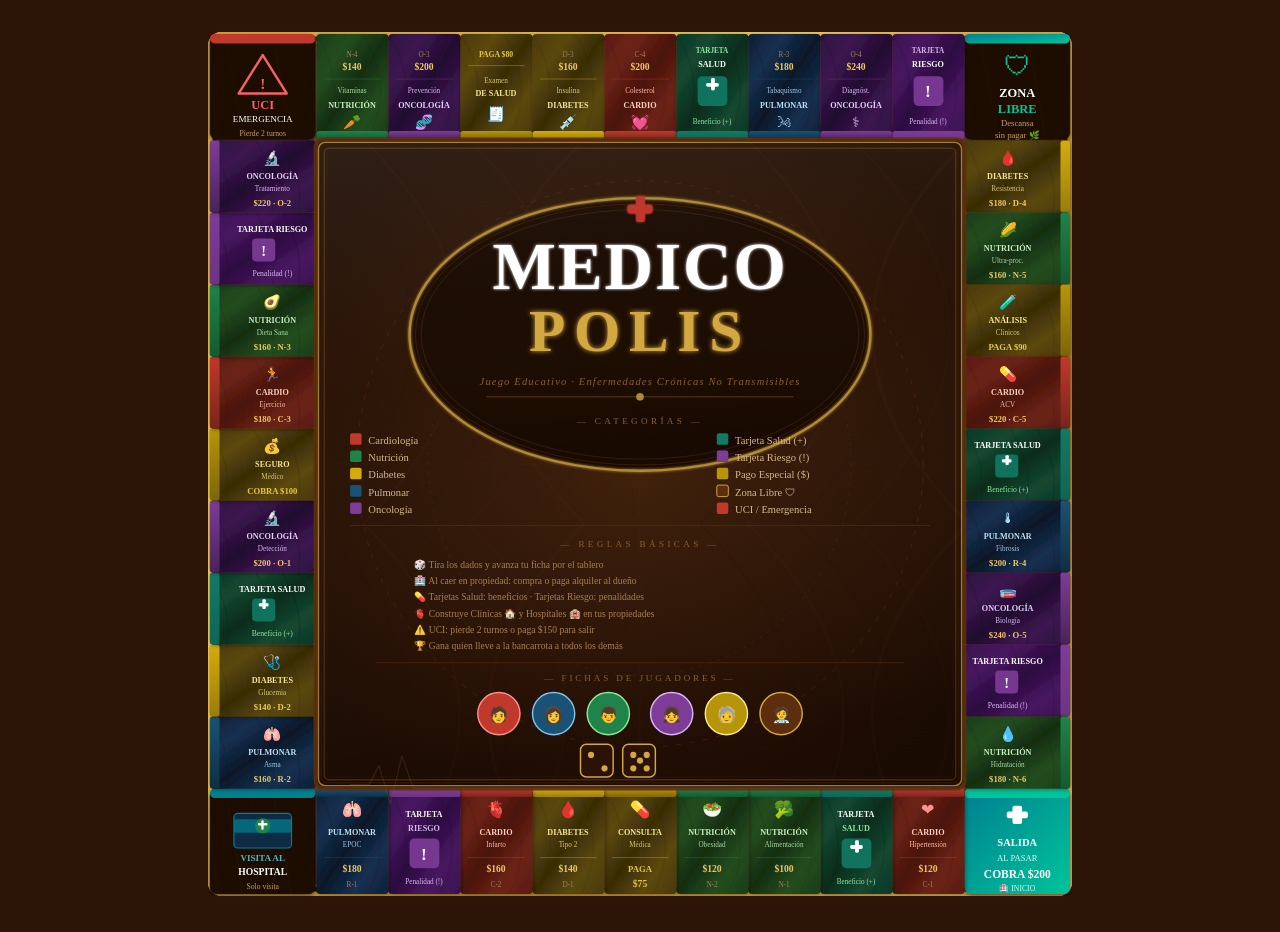
==== index.html @ 0e3c1f6e "TABLA MEDICOPOLIS" ====
<!DOCTYPE html>
<html lang="es">
<head>
<meta charset="UTF-8">
<title>MEDICOPOLIS — Tablero de Juego</title>
<style>
  * { margin:0; padding:0; box-sizing:border-box; }
  html, body {
    background: #2C1506;
    display: flex;
    flex-direction: column;
    align-items: center;
    padding: 16px;
    min-height: 100vh;
  }
  .board-wrap {
    width: min(96vw, 96vh);
    aspect-ratio: 1;
    max-width: 900px;
    max-height: 900px;
  }
  svg { width:100%; height:100%; display:block; }
  @media print {
    body { padding:0; background:#2C1506; }
    .board-wrap { width:100%; height:auto; }
    @page { size: 60cm 60cm; margin:0; }
  }
</style>
</head>
<body>
<div class="board-wrap">
<svg viewBox="0 0 900 900" xmlns="http://www.w3.org/2000/svg">
<defs>

  <!-- ══ MADERA BASE TABLERO (vetas horizontales) ══ -->
  <linearGradient id="woodMain" x1="0%" y1="0%" x2="0%" y2="100%">
    <stop offset="0%"   stop-color="#7A4520"/>
    <stop offset="6%"   stop-color="#8C5528"/>
    <stop offset="12%"  stop-color="#6B3A18"/>
    <stop offset="18%"  stop-color="#9A6030"/>
    <stop offset="24%"  stop-color="#7A4520"/>
    <stop offset="30%"  stop-color="#6B3A18"/>
    <stop offset="36%"  stop-color="#8C5528"/>
    <stop offset="42%"  stop-color="#5C3010"/>
    <stop offset="48%"  stop-color="#9A6030"/>
    <stop offset="54%"  stop-color="#7A4520"/>
    <stop offset="60%"  stop-color="#6B3A18"/>
    <stop offset="66%"  stop-color="#8C5528"/>
    <stop offset="72%"  stop-color="#9A6030"/>
    <stop offset="78%"  stop-color="#7A4520"/>
    <stop offset="84%"  stop-color="#5C3010"/>
    <stop offset="90%"  stop-color="#8C5528"/>
    <stop offset="100%" stop-color="#6B3A18"/>
  </linearGradient>

  <!-- Vetas diagonales -->
  <pattern id="grainPat" width="300" height="900" patternUnits="userSpaceOnUse">
    <path d="M-10 0 Q80 450 -10 900"   stroke="#3D1A06" stroke-width="2.5" fill="none" opacity="0.22"/>
    <path d="M15 0 Q105 450 15 900"    stroke="#5C2E0E" stroke-width="1.2" fill="none" opacity="0.18"/>
    <path d="M40 0 Q130 450 40 900"    stroke="#2E1204" stroke-width="3"   fill="none" opacity="0.15"/>
    <path d="M65 0 Q155 450 65 900"    stroke="#7A4520" stroke-width="0.8" fill="none" opacity="0.25"/>
    <path d="M90 0 Q180 450 90 900"    stroke="#3D1A06" stroke-width="1.8" fill="none" opacity="0.2"/>
    <path d="M115 0 Q205 450 115 900"  stroke="#5C2E0E" stroke-width="1"   fill="none" opacity="0.18"/>
    <path d="M140 0 Q230 450 140 900"  stroke="#2E1204" stroke-width="2.2" fill="none" opacity="0.16"/>
    <path d="M170 0 Q260 450 170 900"  stroke="#7A4520" stroke-width="0.7" fill="none" opacity="0.22"/>
    <path d="M200 0 Q290 450 200 900"  stroke="#3D1A06" stroke-width="1.5" fill="none" opacity="0.2"/>
    <path d="M230 0 Q320 450 230 900"  stroke="#5C2E0E" stroke-width="2.8" fill="none" opacity="0.14"/>
    <path d="M260 0 Q350 450 260 900"  stroke="#2E1204" stroke-width="1.1" fill="none" opacity="0.19"/>
    <path d="M290 0 Q195 450 290 900"  stroke="#7A4520" stroke-width="1.6" fill="none" opacity="0.2"/>
  </pattern>

  <!-- Nudo de madera decorativo -->
  <radialGradient id="woodKnot1" cx="50%" cy="50%" r="50%">
    <stop offset="0%"   stop-color="#2E1204" stop-opacity="0.5"/>
    <stop offset="40%"  stop-color="#5C2E0E" stop-opacity="0.25"/>
    <stop offset="100%" stop-color="#7A4520" stop-opacity="0"/>
  </radialGradient>

  <!-- Barniz / sheen -->
  <linearGradient id="varnish" x1="0%" y1="0%" x2="15%" y2="100%">
    <stop offset="0%"   stop-color="#FFFFFF" stop-opacity="0.08"/>
    <stop offset="40%"  stop-color="#D4A060" stop-opacity="0.04"/>
    <stop offset="100%" stop-color="#000000" stop-opacity="0.12"/>
  </linearGradient>

  <!-- Marco de madera oscura -->
  <linearGradient id="woodFrame" x1="0%" y1="0%" x2="100%" y2="100%">
    <stop offset="0%"   stop-color="#3D1A06"/>
    <stop offset="30%"  stop-color="#5C2E0E"/>
    <stop offset="60%"  stop-color="#2E1204"/>
    <stop offset="100%" stop-color="#4A2210"/>
  </linearGradient>

  <!-- Borde dorado madera -->
  <linearGradient id="goldBorder" x1="0%" y1="0%" x2="100%" y2="100%">
    <stop offset="0%"   stop-color="#D4A840"/>
    <stop offset="35%"  stop-color="#F0C860"/>
    <stop offset="65%"  stop-color="#B88828"/>
    <stop offset="100%" stop-color="#E0B850"/>
  </linearGradient>

  <!-- ══ MADERA PARA CASILLAS (versiones oscuras por categoría) ══ -->
  <!-- Cardio - madera caoba rojiza -->
  <linearGradient id="wCardio" x1="0%" y1="0%" x2="100%" y2="100%">
    <stop offset="0%"   stop-color="#5C1A10"/>
    <stop offset="25%"  stop-color="#6B2418"/>
    <stop offset="50%"  stop-color="#4A1208"/>
    <stop offset="75%"  stop-color="#6B2418"/>
    <stop offset="100%" stop-color="#5C1A10"/>
  </linearGradient>
  <pattern id="grainCardio" width="75" height="120" patternUnits="userSpaceOnUse">
    <path d="M0 0 Q37 60 0 120"  stroke="#3A0E08" stroke-width="1.5" fill="none" opacity="0.3"/>
    <path d="M20 0 Q57 60 20 120" stroke="#7A2A20" stroke-width="0.8" fill="none" opacity="0.2"/>
    <path d="M45 0 Q82 60 45 120" stroke="#3A0E08" stroke-width="2"   fill="none" opacity="0.22"/>
    <path d="M65 0 Q28 60 65 120" stroke="#7A2A20" stroke-width="1"   fill="none" opacity="0.18"/>
  </pattern>

  <!-- Nutrición - madera verde oliva oscura -->
  <linearGradient id="wNutri" x1="0%" y1="0%" x2="100%" y2="100%">
    <stop offset="0%"   stop-color="#1A3D18"/>
    <stop offset="25%"  stop-color="#244D20"/>
    <stop offset="50%"  stop-color="#142E10"/>
    <stop offset="75%"  stop-color="#244D20"/>
    <stop offset="100%" stop-color="#1A3D18"/>
  </linearGradient>
  <pattern id="grainNutri" width="75" height="120" patternUnits="userSpaceOnUse">
    <path d="M0 0 Q37 60 0 120"  stroke="#0E2008" stroke-width="1.5" fill="none" opacity="0.3"/>
    <path d="M22 0 Q59 60 22 120" stroke="#2A5A28" stroke-width="0.8" fill="none" opacity="0.2"/>
    <path d="M48 0 Q85 60 48 120" stroke="#0E2008" stroke-width="2"   fill="none" opacity="0.22"/>
    <path d="M68 0 Q31 60 68 120" stroke="#2A5A28" stroke-width="1"   fill="none" opacity="0.18"/>
  </pattern>

  <!-- Diabetes - madera ámbar tostada -->
  <linearGradient id="wDiab" x1="0%" y1="0%" x2="100%" y2="100%">
    <stop offset="0%"   stop-color="#4A3A08"/>
    <stop offset="25%"  stop-color="#5A4810"/>
    <stop offset="50%"  stop-color="#382C04"/>
    <stop offset="75%"  stop-color="#5A4810"/>
    <stop offset="100%" stop-color="#4A3A08"/>
  </linearGradient>
  <pattern id="grainDiab" width="75" height="120" patternUnits="userSpaceOnUse">
    <path d="M0 0 Q37 60 0 120"  stroke="#2A1E02" stroke-width="1.5" fill="none" opacity="0.3"/>
    <path d="M20 0 Q57 60 20 120" stroke="#6A5A18" stroke-width="0.8" fill="none" opacity="0.2"/>
    <path d="M45 0 Q82 60 45 120" stroke="#2A1E02" stroke-width="2"   fill="none" opacity="0.22"/>
    <path d="M68 0 Q31 60 68 120" stroke="#6A5A18" stroke-width="1"   fill="none" opacity="0.18"/>
  </pattern>

  <!-- Pulmonar - madera azul pizarra oscura -->
  <linearGradient id="wResp" x1="0%" y1="0%" x2="100%" y2="100%">
    <stop offset="0%"   stop-color="#0E2038"/>
    <stop offset="25%"  stop-color="#163050"/>
    <stop offset="50%"  stop-color="#081828"/>
    <stop offset="75%"  stop-color="#163050"/>
    <stop offset="100%" stop-color="#0E2038"/>
  </linearGradient>
  <pattern id="grainResp" width="75" height="120" patternUnits="userSpaceOnUse">
    <path d="M0 0 Q37 60 0 120"  stroke="#061018" stroke-width="1.5" fill="none" opacity="0.35"/>
    <path d="M22 0 Q59 60 22 120" stroke="#1A3858" stroke-width="0.8" fill="none" opacity="0.22"/>
    <path d="M48 0 Q85 60 48 120" stroke="#061018" stroke-width="2"   fill="none" opacity="0.25"/>
    <path d="M68 0 Q31 60 68 120" stroke="#1A3858" stroke-width="1"   fill="none" opacity="0.2"/>
  </pattern>

  <!-- Oncología - madera morada oscura -->
  <linearGradient id="wOnco" x1="0%" y1="0%" x2="100%" y2="100%">
    <stop offset="0%"   stop-color="#2E1040"/>
    <stop offset="25%"  stop-color="#3C1850"/>
    <stop offset="50%"  stop-color="#220830"/>
    <stop offset="75%"  stop-color="#3C1850"/>
    <stop offset="100%" stop-color="#2E1040"/>
  </linearGradient>
  <pattern id="grainOnco" width="75" height="120" patternUnits="userSpaceOnUse">
    <path d="M0 0 Q37 60 0 120"  stroke="#180620" stroke-width="1.5" fill="none" opacity="0.35"/>
    <path d="M22 0 Q59 60 22 120" stroke="#4A2060" stroke-width="0.8" fill="none" opacity="0.22"/>
    <path d="M48 0 Q85 60 48 120" stroke="#180620" stroke-width="2"   fill="none" opacity="0.25"/>
    <path d="M68 0 Q31 60 68 120" stroke="#4A2060" stroke-width="1"   fill="none" opacity="0.2"/>
  </pattern>

  <!-- Salud - madera verde esmeralda -->
  <linearGradient id="wSalud" x1="0%" y1="0%" x2="100%" y2="100%">
    <stop offset="0%"   stop-color="#0C3828"/>
    <stop offset="25%"  stop-color="#144830"/>
    <stop offset="50%"  stop-color="#082C1C"/>
    <stop offset="75%"  stop-color="#144830"/>
    <stop offset="100%" stop-color="#0C3828"/>
  </linearGradient>
  <pattern id="grainSalud" width="75" height="120" patternUnits="userSpaceOnUse">
    <path d="M0 0 Q37 60 0 120"  stroke="#041810" stroke-width="1.5" fill="none" opacity="0.35"/>
    <path d="M22 0 Q59 60 22 120" stroke="#1C5038" stroke-width="0.8" fill="none" opacity="0.22"/>
    <path d="M48 0 Q85 60 48 120" stroke="#041810" stroke-width="2"   fill="none" opacity="0.25"/>
    <path d="M68 0 Q31 60 68 120" stroke="#1C5038" stroke-width="1"   fill="none" opacity="0.2"/>
  </pattern>

  <!-- Riesgo - madera vino oscuro -->
  <linearGradient id="wRiesgo" x1="0%" y1="0%" x2="100%" y2="100%">
    <stop offset="0%"   stop-color="#3A1050"/>
    <stop offset="25%"  stop-color="#481860"/>
    <stop offset="50%"  stop-color="#2C0840"/>
    <stop offset="75%"  stop-color="#481860"/>
    <stop offset="100%" stop-color="#3A1050"/>
  </linearGradient>
  <pattern id="grainRiesgo" width="75" height="120" patternUnits="userSpaceOnUse">
    <path d="M0 0 Q37 60 0 120"  stroke="#1E0428" stroke-width="1.5" fill="none" opacity="0.35"/>
    <path d="M22 0 Q59 60 22 120" stroke="#502070" stroke-width="0.8" fill="none" opacity="0.22"/>
    <path d="M48 0 Q85 60 48 120" stroke="#1E0428" stroke-width="2"   fill="none" opacity="0.25"/>
    <path d="M68 0 Q31 60 68 120" stroke="#502070" stroke-width="1"   fill="none" opacity="0.2"/>
  </pattern>

  <!-- Pago - madera ámbar dorada -->
  <linearGradient id="wPago" x1="0%" y1="0%" x2="100%" y2="100%">
    <stop offset="0%"   stop-color="#4A3808"/>
    <stop offset="25%"  stop-color="#5C4810"/>
    <stop offset="50%"  stop-color="#382C04"/>
    <stop offset="75%"  stop-color="#5C4810"/>
    <stop offset="100%" stop-color="#4A3808"/>
  </linearGradient>
  <pattern id="grainPago" width="75" height="120" patternUnits="userSpaceOnUse">
    <path d="M0 0 Q37 60 0 120"  stroke="#281E02" stroke-width="1.5" fill="none" opacity="0.3"/>
    <path d="M20 0 Q57 60 20 120" stroke="#6C5818" stroke-width="0.8" fill="none" opacity="0.2"/>
    <path d="M45 0 Q82 60 45 120" stroke="#281E02" stroke-width="2"   fill="none" opacity="0.22"/>
    <path d="M68 0 Q31 60 68 120" stroke="#6C5818" stroke-width="1"   fill="none" opacity="0.18"/>
  </pattern>

  <!-- Madera oscura central -->
  <radialGradient id="centerWood" cx="50%" cy="50%" r="60%">
    <stop offset="0%"   stop-color="#3A1C08"/>
    <stop offset="40%"  stop-color="#2E1406"/>
    <stop offset="100%" stop-color="#1E0C02"/>
  </radialGradient>
  <pattern id="grainCenter" width="400" height="400" patternUnits="userSpaceOnUse" x="112" y="112">
    <path d="M0 0 Q200 200 0 400"    stroke="#1A0A02" stroke-width="3"   fill="none" opacity="0.2"/>
    <path d="M50 0 Q250 200 50 400"  stroke="#5C2E10" stroke-width="1.5" fill="none" opacity="0.15"/>
    <path d="M100 0 Q300 200 100 400" stroke="#1A0A02" stroke-width="4" fill="none" opacity="0.12"/>
    <path d="M160 0 Q360 200 160 400" stroke="#4A2010" stroke-width="2" fill="none" opacity="0.14"/>
    <path d="M220 0 Q420 200 220 400" stroke="#1A0A02" stroke-width="1.5" fill="none" opacity="0.16"/>
    <path d="M280 0 Q80 200 280 400" stroke="#5C2E10" stroke-width="2.5" fill="none" opacity="0.13"/>
    <path d="M340 0 Q140 200 340 400" stroke="#1A0A02" stroke-width="1.8" fill="none" opacity="0.15"/>
  </pattern>

  <!-- Gradientes de acento para tops de casillas -->
  <linearGradient id="gCardio" x1="0%" y1="0%" x2="0%" y2="100%">
    <stop offset="0%" stop-color="#C0392B"/><stop offset="100%" stop-color="#7B241C"/>
  </linearGradient>
  <linearGradient id="gNutri" x1="0%" y1="0%" x2="0%" y2="100%">
    <stop offset="0%" stop-color="#1E8449"/><stop offset="100%" stop-color="#145A32"/>
  </linearGradient>
  <linearGradient id="gDiab" x1="0%" y1="0%" x2="0%" y2="100%">
    <stop offset="0%" stop-color="#D4AC0D"/><stop offset="100%" stop-color="#9A7D0A"/>
  </linearGradient>
  <linearGradient id="gResp" x1="0%" y1="0%" x2="0%" y2="100%">
    <stop offset="0%" stop-color="#1A5276"/><stop offset="100%" stop-color="#0E2F44"/>
  </linearGradient>
  <linearGradient id="gOnco" x1="0%" y1="0%" x2="0%" y2="100%">
    <stop offset="0%" stop-color="#7D3C98"/><stop offset="100%" stop-color="#4A235A"/>
  </linearGradient>
  <linearGradient id="gSalud" x1="0%" y1="0%" x2="0%" y2="100%">
    <stop offset="0%" stop-color="#117A65"/><stop offset="100%" stop-color="#0E6655"/>
  </linearGradient>
  <linearGradient id="gRiesgo" x1="0%" y1="0%" x2="0%" y2="100%">
    <stop offset="0%" stop-color="#7D3C98"/><stop offset="100%" stop-color="#6C3483"/>
  </linearGradient>
  <linearGradient id="gPago" x1="0%" y1="0%" x2="0%" y2="100%">
    <stop offset="0%" stop-color="#B7950B"/><stop offset="100%" stop-color="#7D6608"/>
  </linearGradient>
  <linearGradient id="cornerTeal" x1="0%" y1="0%" x2="100%" y2="100%">
    <stop offset="0%" stop-color="#028090"/><stop offset="100%" stop-color="#02C39A"/>
  </linearGradient>

  <filter id="glow" x="-20%" y="-20%" width="140%" height="140%">
    <feGaussianBlur stdDeviation="3" result="blur"/>
    <feMerge><feMergeNode in="blur"/><feMergeNode in="SourceGraphic"/></feMerge>
  </filter>
  <filter id="glow2" x="-10%" y="-10%" width="120%" height="120%">
    <feGaussianBlur stdDeviation="1.5" result="blur"/>
    <feMerge><feMergeNode in="blur"/><feMergeNode in="SourceGraphic"/></feMerge>
  </filter>
  <filter id="shadow">
    <feDropShadow dx="0" dy="2" stdDeviation="3" flood-color="#000" flood-opacity="0.6"/>
  </filter>
  <filter id="innerShadow">
    <feDropShadow dx="1" dy="1" stdDeviation="2" flood-color="#000" flood-opacity="0.4"/>
  </filter>
</defs>

<!-- ══ FONDO TABLERO MADERA ══ -->
<rect width="900" height="900" fill="url(#woodMain)" rx="14"/>
<rect width="900" height="900" fill="url(#grainPat)"  rx="14" opacity="0.85"/>
<rect width="900" height="900" fill="url(#varnish)"   rx="14"/>
<!-- Nudos decorativos -->
<ellipse cx="200" cy="180" rx="55" ry="35" fill="url(#woodKnot1)" opacity="0.6"/>
<ellipse cx="700" cy="720" rx="65" ry="40" fill="url(#woodKnot1)" opacity="0.5"/>
<ellipse cx="750" cy="200" rx="40" ry="28" fill="url(#woodKnot1)" opacity="0.4"/>
<ellipse cx="180" cy="700" rx="48" ry="32" fill="url(#woodKnot1)" opacity="0.45"/>

<!-- Marco exterior madera oscura laminada -->
<rect x="2"  y="2"  width="896" height="896" fill="none" stroke="url(#goldBorder)"  stroke-width="5"   rx="13"/>
<rect x="7"  y="7"  width="886" height="886" fill="none" stroke="#2E1204"           stroke-width="3"   rx="10"/>
<rect x="11" y="11" width="878" height="878" fill="none" stroke="#D4A840"           stroke-width="1.2" rx="8"  opacity="0.7"/>
<rect x="14" y="14" width="872" height="872" fill="none" stroke="#5C2E0E"           stroke-width="1.5" rx="7"  opacity="0.5"/>
<rect x="17" y="17" width="866" height="866" fill="none" stroke="#E0B850"           stroke-width="0.6" rx="6"  opacity="0.4"/>

<!-- Tachuelas de esquina -->
<circle cx="22" cy="22" r="8" fill="#5C2E0E" stroke="#D4A840" stroke-width="1.5"/>
<circle cx="22" cy="22" r="3" fill="#D4A840"/>
<circle cx="878" cy="22"  r="8" fill="#5C2E0E" stroke="#D4A840" stroke-width="1.5"/>
<circle cx="878" cy="22"  r="3" fill="#D4A840"/>
<circle cx="22"  cy="878" r="8" fill="#5C2E0E" stroke="#D4A840" stroke-width="1.5"/>
<circle cx="22"  cy="878" r="3" fill="#D4A840"/>
<circle cx="878" cy="878" r="8" fill="#5C2E0E" stroke="#D4A840" stroke-width="1.5"/>
<circle cx="878" cy="878" r="3" fill="#D4A840"/>


<!-- ══════════════════════════════════
     CORNERS
══════════════════════════════════ -->

<!-- Bottom-Right: SALIDA -->
<g transform="translate(788,788)">
  <rect width="110" height="110" fill="url(#cornerTeal)" rx="7" filter="url(#shadow)"/>
  <rect x="0" y="0" width="110" height="10" fill="#02C39A" rx="5"/>
  <rect x="44" y="24" width="22" height="7" fill="white" rx="2"/>
  <rect x="50" y="18" width="10" height="19" fill="white" rx="2"/>
  <text x="55" y="60"  text-anchor="middle" fill="white"   font-size="11" font-family="Georgia" font-weight="bold">SALIDA</text>
  <text x="55" y="76"  text-anchor="middle" fill="#d0fff5"  font-size="9"  font-family="Georgia">AL PASAR</text>
  <text x="55" y="93"  text-anchor="middle" fill="white"   font-size="12" font-family="Georgia" font-weight="bold">COBRA $200</text>
  <text x="55" y="107" text-anchor="middle" fill="#d0fff5"  font-size="8"  font-family="Georgia">🏥 INICIO</text>
</g>

<!-- Bottom-Left: VISITA HOSPITAL -->
<g transform="translate(2,788)">
  <rect width="110" height="110" fill="#1A0A02" rx="7" filter="url(#shadow)"/>
  <rect width="110" height="110" fill="url(#grainPat)" rx="7" opacity="0.5"/>
  <rect x="0" y="0" width="110" height="10" fill="#028090" rx="5"/>
  <rect x="25" y="26" width="60" height="36" fill="#0D2B45" rx="4" stroke="#028090" stroke-width="1.2"/>
  <rect x="25" y="32" width="60" height="14" fill="#028090" rx="2" opacity="0.7"/>
  <circle cx="55" cy="39" r="8" fill="#1E8449"/>
  <rect x="50" y="36" width="10" height="2.5" fill="white" rx="1"/>
  <rect x="53.5" y="33" width="2.5" height="10" fill="white" rx="1"/>
  <text x="55" y="76"  text-anchor="middle" fill="#4ab8c8"  font-size="9.5" font-family="Georgia" font-weight="bold">VISITA AL</text>
  <text x="55" y="90"  text-anchor="middle" fill="white"    font-size="10"  font-family="Georgia" font-weight="bold">HOSPITAL</text>
  <text x="55" y="105" text-anchor="middle" fill="#C8A060"  font-size="8"   font-family="Georgia">Solo visita</text>
</g>

<!-- Top-Left: UCI EMERGENCIA -->
<g transform="translate(2,2)">
  <rect width="110" height="110" fill="#1A0A02" rx="7" filter="url(#shadow)"/>
  <rect width="110" height="110" fill="url(#grainPat)" rx="7" opacity="0.4"/>
  <rect x="0" y="0" width="110" height="10" fill="#C0392B" rx="5"/>
  <polygon points="55,22 80,62 30,62" fill="none" stroke="#F96167" stroke-width="2.5" stroke-linejoin="round"/>
  <text x="55" y="57"  text-anchor="middle" fill="#F96167" font-size="16" font-weight="bold">!</text>
  <text x="55" y="78"  text-anchor="middle" fill="#F96167" font-size="13" font-family="Georgia" font-weight="bold">UCI</text>
  <text x="55" y="92"  text-anchor="middle" fill="white"   font-size="9.5" font-family="Georgia">EMERGENCIA</text>
  <text x="55" y="106" text-anchor="middle" fill="#C8A060" font-size="8"   font-family="Georgia">Pierde 2 turnos</text>
</g>

<!-- Top-Right: ZONA LIBRE -->
<g transform="translate(788,2)">
  <rect width="110" height="110" fill="#1A0A02" rx="7" filter="url(#shadow)"/>
  <rect width="110" height="110" fill="url(#grainPat)" rx="7" opacity="0.4"/>
  <rect x="0" y="0" width="110" height="10" fill="url(#cornerTeal)" rx="5"/>
  <text x="55" y="43" text-anchor="middle" fill="#02C39A" font-size="28">🛡</text>
  <text x="55" y="66" text-anchor="middle" fill="white"   font-size="13" font-family="Georgia" font-weight="bold">ZONA</text>
  <text x="55" y="82" text-anchor="middle" fill="#02C39A" font-size="13" font-family="Georgia" font-weight="bold">LIBRE</text>
  <text x="55" y="96" text-anchor="middle" fill="#C8A060" font-size="9"  font-family="Georgia">Descansa</text>
  <text x="55" y="108" text-anchor="middle" fill="#C8A060" font-size="9" font-family="Georgia">sin pagar 🌿</text>
</g>


<!-- ══════════════════════════════════
     BOTTOM ROW (right→left)
══════════════════════════════════ -->

<!-- C-1 Hipertensión -->
<g transform="translate(713,788)">
  <rect width="75" height="110" fill="url(#wCardio)" rx="4" filter="url(#innerShadow)"/>
  <rect width="75" height="110" fill="url(#grainCardio)" rx="4" opacity="0.6"/>
  <rect x="0" y="0" width="75" height="9" fill="url(#gCardio)" rx="3"/>
  <text x="37" y="28"  text-anchor="middle" fill="#ff9090" font-size="17">❤</text>
  <text x="37" y="48"  text-anchor="middle" fill="#FFD0C0" font-size="8.5" font-family="Georgia" font-weight="bold">CARDIO</text>
  <text x="37" y="61"  text-anchor="middle" fill="#FFB8A8" font-size="7.5" font-family="Georgia">Hipertensión</text>
  <line x1="8" y1="72" x2="67" y2="72" stroke="#C0392B" stroke-width="0.7" opacity="0.6"/>
  <text x="37" y="87"  text-anchor="middle" fill="#F0C860" font-size="10" font-weight="bold" font-family="Georgia">$120</text>
  <text x="37" y="103" text-anchor="middle" fill="#A08060" font-size="7.5" font-family="Georgia">C-1</text>
</g>

<!-- Tarjeta Salud -->
<g transform="translate(638,788)">
  <rect width="75" height="110" fill="url(#wSalud)" rx="4" filter="url(#innerShadow)"/>
  <rect width="75" height="110" fill="url(#grainSalud)" rx="4" opacity="0.6"/>
  <rect x="0" y="0" width="75" height="9" fill="url(#gSalud)" rx="3"/>
  <text x="37" y="30"  text-anchor="middle" fill="white"   font-size="8.5" font-family="Georgia" font-weight="bold">TARJETA</text>
  <text x="37" y="44"  text-anchor="middle" fill="#90E8A0" font-size="8.5" font-family="Georgia" font-weight="bold">SALUD</text>
  <rect x="22" y="52"  width="31" height="31" fill="#117A65" rx="5" opacity="0.9"/>
  <rect x="31" y="59"  width="13" height="4"  fill="white" rx="1.5"/>
  <rect x="36" y="54"  width="4"  height="13" fill="white" rx="1.5"/>
  <text x="37" y="100" text-anchor="middle" fill="#90E8A0" font-size="7.5" font-family="Georgia">Beneficio (+)</text>
</g>

<!-- N-1 Alimentación -->
<g transform="translate(563,788)">
  <rect width="75" height="110" fill="url(#wNutri)" rx="4" filter="url(#innerShadow)"/>
  <rect width="75" height="110" fill="url(#grainNutri)" rx="4" opacity="0.6"/>
  <rect x="0" y="0" width="75" height="9" fill="url(#gNutri)" rx="3"/>
  <text x="37" y="28"  text-anchor="middle" fill="#90E898" font-size="17">🥦</text>
  <text x="37" y="48"  text-anchor="middle" fill="#C8F0C0" font-size="8.5" font-family="Georgia" font-weight="bold">NUTRICIÓN</text>
  <text x="37" y="61"  text-anchor="middle" fill="#A8D8A0" font-size="7.5" font-family="Georgia">Alimentación</text>
  <line x1="8" y1="72" x2="67" y2="72" stroke="#1E8449" stroke-width="0.7" opacity="0.6"/>
  <text x="37" y="87"  text-anchor="middle" fill="#F0C860" font-size="10" font-weight="bold" font-family="Georgia">$100</text>
  <text x="37" y="103" text-anchor="middle" fill="#A08060" font-size="7.5" font-family="Georgia">N-1</text>
</g>

<!-- N-2 Obesidad -->
<g transform="translate(488,788)">
  <rect width="75" height="110" fill="url(#wNutri)" rx="4" filter="url(#innerShadow)"/>
  <rect width="75" height="110" fill="url(#grainNutri)" rx="4" opacity="0.6"/>
  <rect x="0" y="0" width="75" height="9" fill="url(#gNutri)" rx="3"/>
  <text x="37" y="28"  text-anchor="middle" fill="#90E898" font-size="17">🥗</text>
  <text x="37" y="48"  text-anchor="middle" fill="#C8F0C0" font-size="8.5" font-family="Georgia" font-weight="bold">NUTRICIÓN</text>
  <text x="37" y="61"  text-anchor="middle" fill="#A8D8A0" font-size="7.5" font-family="Georgia">Obesidad</text>
  <line x1="8" y1="72" x2="67" y2="72" stroke="#1E8449" stroke-width="0.7" opacity="0.6"/>
  <text x="37" y="87"  text-anchor="middle" fill="#F0C860" font-size="10" font-weight="bold" font-family="Georgia">$120</text>
  <text x="37" y="103" text-anchor="middle" fill="#A08060" font-size="7.5" font-family="Georgia">N-2</text>
</g>

<!-- Consulta Médica -->
<g transform="translate(413,788)">
  <rect width="75" height="110" fill="url(#wPago)" rx="4" filter="url(#innerShadow)"/>
  <rect width="75" height="110" fill="url(#grainPago)" rx="4" opacity="0.6"/>
  <rect x="0" y="0" width="75" height="9" fill="url(#gPago)" rx="3"/>
  <text x="37" y="28"  text-anchor="middle" fill="#F8E890" font-size="17">💊</text>
  <text x="37" y="48"  text-anchor="middle" fill="#F8E890" font-size="8.5" font-family="Georgia" font-weight="bold">CONSULTA</text>
  <text x="37" y="61"  text-anchor="middle" fill="#D8C870" font-size="7.5" font-family="Georgia">Médica</text>
  <line x1="8" y1="72" x2="67" y2="72" stroke="#D4AC0D" stroke-width="0.7" opacity="0.6"/>
  <text x="37" y="87"  text-anchor="middle" fill="#E8C840" font-size="9"  font-weight="bold" font-family="Georgia">PAGA</text>
  <text x="37" y="103" text-anchor="middle" fill="#E8C840" font-size="10" font-weight="bold" font-family="Georgia">$75</text>
</g>

<!-- D-1 Diabetes Tipo 2 -->
<g transform="translate(338,788)">
  <rect width="75" height="110" fill="url(#wDiab)" rx="4" filter="url(#innerShadow)"/>
  <rect width="75" height="110" fill="url(#grainDiab)" rx="4" opacity="0.6"/>
  <rect x="0" y="0" width="75" height="9" fill="url(#gDiab)" rx="3"/>
  <text x="37" y="28"  text-anchor="middle" fill="#F8E898" font-size="17">🩸</text>
  <text x="37" y="48"  text-anchor="middle" fill="#F8E898" font-size="8.5" font-family="Georgia" font-weight="bold">DIABETES</text>
  <text x="37" y="61"  text-anchor="middle" fill="#D8C878" font-size="7.5" font-family="Georgia">Tipo 2</text>
  <line x1="8" y1="72" x2="67" y2="72" stroke="#D4AC0D" stroke-width="0.7" opacity="0.6"/>
  <text x="37" y="87"  text-anchor="middle" fill="#F0C860" font-size="10" font-weight="bold" font-family="Georgia">$140</text>
  <text x="37" y="103" text-anchor="middle" fill="#A08060" font-size="7.5" font-family="Georgia">D-1</text>
</g>

<!-- C-2 Infarto -->
<g transform="translate(263,788)">
  <rect width="75" height="110" fill="url(#wCardio)" rx="4" filter="url(#innerShadow)"/>
  <rect width="75" height="110" fill="url(#grainCardio)" rx="4" opacity="0.6"/>
  <rect x="0" y="0" width="75" height="9" fill="url(#gCardio)" rx="3"/>
  <text x="37" y="28"  text-anchor="middle" fill="#FF9090" font-size="17">🫀</text>
  <text x="37" y="48"  text-anchor="middle" fill="#FFD0C0" font-size="8.5" font-family="Georgia" font-weight="bold">CARDIO</text>
  <text x="37" y="61"  text-anchor="middle" fill="#FFB8A8" font-size="7.5" font-family="Georgia">Infarto</text>
  <line x1="8" y1="72" x2="67" y2="72" stroke="#C0392B" stroke-width="0.7" opacity="0.6"/>
  <text x="37" y="87"  text-anchor="middle" fill="#F0C860" font-size="10" font-weight="bold" font-family="Georgia">$160</text>
  <text x="37" y="103" text-anchor="middle" fill="#A08060" font-size="7.5" font-family="Georgia">C-2</text>
</g>

<!-- Tarjeta Riesgo -->
<g transform="translate(188,788)">
  <rect width="75" height="110" fill="url(#wRiesgo)" rx="4" filter="url(#innerShadow)"/>
  <rect width="75" height="110" fill="url(#grainRiesgo)" rx="4" opacity="0.6"/>
  <rect x="0" y="0" width="75" height="9" fill="url(#gRiesgo)" rx="3"/>
  <text x="37" y="30"  text-anchor="middle" fill="white"   font-size="8.5" font-family="Georgia" font-weight="bold">TARJETA</text>
  <text x="37" y="44"  text-anchor="middle" fill="#D8B8F0" font-size="8.5" font-family="Georgia" font-weight="bold">RIESGO</text>
  <rect x="22" y="52"  width="31" height="31" fill="#7D3C98" rx="5" opacity="0.9"/>
  <text x="37" y="74"  text-anchor="middle" fill="white"   font-size="18" font-weight="bold">!</text>
  <text x="37" y="100" text-anchor="middle" fill="#D8B8F0" font-size="7.5" font-family="Georgia">Penalidad (!)</text>
</g>

<!-- R-1 EPOC -->
<g transform="translate(113,788)">
  <rect width="75" height="110" fill="url(#wResp)" rx="4" filter="url(#innerShadow)"/>
  <rect width="75" height="110" fill="url(#grainResp)" rx="4" opacity="0.6"/>
  <rect x="0" y="0" width="75" height="9" fill="url(#gResp)" rx="3"/>
  <text x="37" y="28"  text-anchor="middle" fill="#A8D8F8" font-size="17">🫁</text>
  <text x="37" y="48"  text-anchor="middle" fill="#C0E0F8" font-size="8.5" font-family="Georgia" font-weight="bold">PULMONAR</text>
  <text x="37" y="61"  text-anchor="middle" fill="#A0C8E8" font-size="7.5" font-family="Georgia">EPOC</text>
  <line x1="8" y1="72" x2="67" y2="72" stroke="#1A5276" stroke-width="0.7" opacity="0.6"/>
  <text x="37" y="87"  text-anchor="middle" fill="#F0C860" font-size="10" font-weight="bold" font-family="Georgia">$180</text>
  <text x="37" y="103" text-anchor="middle" fill="#A08060" font-size="7.5" font-family="Georgia">R-1</text>
</g>


<!-- ══════════════════════════════════
     TOP ROW (left→right)
══════════════════════════════════ -->

<!-- N-4 Vitaminas -->
<g transform="translate(113,2)">
  <rect width="75" height="110" fill="url(#wNutri)" rx="4" filter="url(#innerShadow)"/>
  <rect width="75" height="110" fill="url(#grainNutri)" rx="4" opacity="0.6"/>
  <rect x="0" y="101" width="75" height="9" fill="url(#gNutri)" rx="3"/>
  <text x="37" y="24"  text-anchor="middle" fill="#A08060" font-size="7.5" font-family="Georgia">N-4</text>
  <text x="37" y="38"  text-anchor="middle" fill="#F0C860" font-size="10" font-weight="bold" font-family="Georgia">$140</text>
  <line x1="8" y1="47" x2="67" y2="47" stroke="#1E8449" stroke-width="0.7" opacity="0.6"/>
  <text x="37" y="62"  text-anchor="middle" fill="#A8D8A0" font-size="7.5" font-family="Georgia">Vitaminas</text>
  <text x="37" y="77"  text-anchor="middle" fill="#C8F0C0" font-size="8.5" font-family="Georgia" font-weight="bold">NUTRICIÓN</text>
  <text x="37" y="97"  text-anchor="middle" fill="#90E898" font-size="15">🥕</text>
</g>

<!-- O-3 Prevención -->
<g transform="translate(188,2)">
  <rect width="75" height="110" fill="url(#wOnco)" rx="4" filter="url(#innerShadow)"/>
  <rect width="75" height="110" fill="url(#grainOnco)" rx="4" opacity="0.6"/>
  <rect x="0" y="101" width="75" height="9" fill="url(#gOnco)" rx="3"/>
  <text x="37" y="24"  text-anchor="middle" fill="#A08060" font-size="7.5" font-family="Georgia">O-3</text>
  <text x="37" y="38"  text-anchor="middle" fill="#F0C860" font-size="10" font-weight="bold" font-family="Georgia">$200</text>
  <line x1="8" y1="47" x2="67" y2="47" stroke="#7D3C98" stroke-width="0.7" opacity="0.6"/>
  <text x="37" y="62"  text-anchor="middle" fill="#D8B8F0" font-size="7.5" font-family="Georgia">Prevención</text>
  <text x="37" y="77"  text-anchor="middle" fill="#E8D0FF" font-size="8.5" font-family="Georgia" font-weight="bold">ONCOLOGÍA</text>
  <text x="37" y="97"  text-anchor="middle" fill="#D8B8F0" font-size="15">🧬</text>
</g>

<!-- Paga $80 Examen -->
<g transform="translate(263,2)">
  <rect width="75" height="110" fill="url(#wPago)" rx="4" filter="url(#innerShadow)"/>
  <rect width="75" height="110" fill="url(#grainPago)" rx="4" opacity="0.6"/>
  <rect x="0" y="101" width="75" height="9" fill="url(#gPago)" rx="3"/>
  <text x="37" y="24"  text-anchor="middle" fill="#E8C840" font-size="8" font-family="Georgia" font-weight="bold">PAGA $80</text>
  <line x1="8" y1="33" x2="67" y2="33" stroke="#D4AC0D" stroke-width="0.7" opacity="0.6"/>
  <text x="37" y="51"  text-anchor="middle" fill="#D8C870" font-size="7.5" font-family="Georgia">Examen</text>
  <text x="37" y="65"  text-anchor="middle" fill="#F8E890" font-size="8.5" font-family="Georgia" font-weight="bold">DE SALUD</text>
  <text x="37" y="89"  text-anchor="middle" fill="#F8E890" font-size="15">🧾</text>
</g>

<!-- D-3 Insulina -->
<g transform="translate(338,2)">
  <rect width="75" height="110" fill="url(#wDiab)" rx="4" filter="url(#innerShadow)"/>
  <rect width="75" height="110" fill="url(#grainDiab)" rx="4" opacity="0.6"/>
  <rect x="0" y="101" width="75" height="9" fill="url(#gDiab)" rx="3"/>
  <text x="37" y="24"  text-anchor="middle" fill="#A08060" font-size="7.5" font-family="Georgia">D-3</text>
  <text x="37" y="38"  text-anchor="middle" fill="#F0C860" font-size="10" font-weight="bold" font-family="Georgia">$160</text>
  <line x1="8" y1="47" x2="67" y2="47" stroke="#D4AC0D" stroke-width="0.7" opacity="0.6"/>
  <text x="37" y="62"  text-anchor="middle" fill="#D8C878" font-size="7.5" font-family="Georgia">Insulina</text>
  <text x="37" y="77"  text-anchor="middle" fill="#F8E898" font-size="8.5" font-family="Georgia" font-weight="bold">DIABETES</text>
  <text x="37" y="97"  text-anchor="middle" fill="#F8E898" font-size="15">💉</text>
</g>

<!-- C-4 Colesterol -->
<g transform="translate(413,2)">
  <rect width="75" height="110" fill="url(#wCardio)" rx="4" filter="url(#innerShadow)"/>
  <rect width="75" height="110" fill="url(#grainCardio)" rx="4" opacity="0.6"/>
  <rect x="0" y="101" width="75" height="9" fill="url(#gCardio)" rx="3"/>
  <text x="37" y="24"  text-anchor="middle" fill="#A08060" font-size="7.5" font-family="Georgia">C-4</text>
  <text x="37" y="38"  text-anchor="middle" fill="#F0C860" font-size="10" font-weight="bold" font-family="Georgia">$200</text>
  <line x1="8" y1="47" x2="67" y2="47" stroke="#C0392B" stroke-width="0.7" opacity="0.6"/>
  <text x="37" y="62"  text-anchor="middle" fill="#FFB8A8" font-size="7.5" font-family="Georgia">Colesterol</text>
  <text x="37" y="77"  text-anchor="middle" fill="#FFD0C0" font-size="8.5" font-family="Georgia" font-weight="bold">CARDIO</text>
  <text x="37" y="97"  text-anchor="middle" fill="#FF9090" font-size="15">💓</text>
</g>

<!-- Tarjeta Salud top -->
<g transform="translate(488,2)">
  <rect width="75" height="110" fill="url(#wSalud)" rx="4" filter="url(#innerShadow)"/>
  <rect width="75" height="110" fill="url(#grainSalud)" rx="4" opacity="0.6"/>
  <rect x="0" y="101" width="75" height="9" fill="url(#gSalud)" rx="3"/>
  <text x="37" y="20"  text-anchor="middle" fill="#90E8A0" font-size="7.5" font-family="Georgia" font-weight="bold">TARJETA</text>
  <text x="37" y="34"  text-anchor="middle" fill="white"   font-size="8.5" font-family="Georgia" font-weight="bold">SALUD</text>
  <rect x="22" y="44"  width="31" height="31" fill="#117A65" rx="5" opacity="0.9"/>
  <rect x="31" y="51"  width="13" height="4"  fill="white" rx="1.5"/>
  <rect x="36" y="46"  width="4"  height="13" fill="white" rx="1.5"/>
  <text x="37" y="94"  text-anchor="middle" fill="#90E8A0" font-size="7.5" font-family="Georgia">Beneficio (+)</text>
</g>

<!-- R-3 Tabaquismo -->
<g transform="translate(563,2)">
  <rect width="75" height="110" fill="url(#wResp)" rx="4" filter="url(#innerShadow)"/>
  <rect width="75" height="110" fill="url(#grainResp)" rx="4" opacity="0.6"/>
  <rect x="0" y="101" width="75" height="9" fill="url(#gResp)" rx="3"/>
  <text x="37" y="24"  text-anchor="middle" fill="#A08060" font-size="7.5" font-family="Georgia">R-3</text>
  <text x="37" y="38"  text-anchor="middle" fill="#F0C860" font-size="10" font-weight="bold" font-family="Georgia">$180</text>
  <line x1="8" y1="47" x2="67" y2="47" stroke="#1A5276" stroke-width="0.7" opacity="0.6"/>
  <text x="37" y="62"  text-anchor="middle" fill="#A0C8E8" font-size="7.5" font-family="Georgia">Tabaquismo</text>
  <text x="37" y="77"  text-anchor="middle" fill="#C0E0F8" font-size="8.5" font-family="Georgia" font-weight="bold">PULMONAR</text>
  <text x="37" y="97"  text-anchor="middle" fill="#A8D8F8" font-size="15">🌬</text>
</g>

<!-- O-4 Diagnóstico -->
<g transform="translate(638,2)">
  <rect width="75" height="110" fill="url(#wOnco)" rx="4" filter="url(#innerShadow)"/>
  <rect width="75" height="110" fill="url(#grainOnco)" rx="4" opacity="0.6"/>
  <rect x="0" y="101" width="75" height="9" fill="url(#gOnco)" rx="3"/>
  <text x="37" y="24"  text-anchor="middle" fill="#A08060" font-size="7.5" font-family="Georgia">O-4</text>
  <text x="37" y="38"  text-anchor="middle" fill="#F0C860" font-size="10" font-weight="bold" font-family="Georgia">$240</text>
  <line x1="8" y1="47" x2="67" y2="47" stroke="#7D3C98" stroke-width="0.7" opacity="0.6"/>
  <text x="37" y="62"  text-anchor="middle" fill="#D8B8F0" font-size="7.5" font-family="Georgia">Diagnóst.</text>
  <text x="37" y="77"  text-anchor="middle" fill="#E8D0FF" font-size="8.5" font-family="Georgia" font-weight="bold">ONCOLOGÍA</text>
  <text x="37" y="97"  text-anchor="middle" fill="#D8B8F0" font-size="15">⚕</text>
</g>

<!-- Tarjeta Riesgo top -->
<g transform="translate(713,2)">
  <rect width="75" height="110" fill="url(#wRiesgo)" rx="4" filter="url(#innerShadow)"/>
  <rect width="75" height="110" fill="url(#grainRiesgo)" rx="4" opacity="0.6"/>
  <rect x="0" y="101" width="75" height="9" fill="url(#gRiesgo)" rx="3"/>
  <text x="37" y="20"  text-anchor="middle" fill="#D8B8F0" font-size="7.5" font-family="Georgia" font-weight="bold">TARJETA</text>
  <text x="37" y="34"  text-anchor="middle" fill="white"   font-size="8.5" font-family="Georgia" font-weight="bold">RIESGO</text>
  <rect x="22" y="44"  width="31" height="31" fill="#7D3C98" rx="5" opacity="0.9"/>
  <text x="37" y="66"  text-anchor="middle" fill="white"   font-size="18" font-weight="bold">!</text>
  <text x="37" y="94"  text-anchor="middle" fill="#D8B8F0" font-size="7.5" font-family="Georgia">Penalidad (!)</text>
</g>


<!-- ══════════════════════════════════
     LEFT COL (bottom→top)
══════════════════════════════════ -->

<!-- R-2 Asma -->
<g transform="translate(2,713)">
  <rect width="110" height="75" fill="url(#wResp)" rx="4" filter="url(#innerShadow)"/>
  <rect width="110" height="75" fill="url(#grainResp)" rx="4" opacity="0.6"/>
  <rect x="0" y="0" width="10" height="75" fill="url(#gResp)" rx="3"/>
  <text x="65" y="23" text-anchor="middle" fill="#A8D8F8" font-size="15">🫁</text>
  <text x="65" y="40" text-anchor="middle" fill="#C0E0F8" font-size="8.5" font-family="Georgia" font-weight="bold">PULMONAR</text>
  <text x="65" y="53" text-anchor="middle" fill="#A0C8E8" font-size="7.5" font-family="Georgia">Asma</text>
  <text x="65" y="68" text-anchor="middle" fill="#F0C860" font-size="9"   font-weight="bold" font-family="Georgia">$160 · R-2</text>
</g>

<!-- D-2 Glucemia -->
<g transform="translate(2,638)">
  <rect width="110" height="75" fill="url(#wDiab)" rx="4" filter="url(#innerShadow)"/>
  <rect width="110" height="75" fill="url(#grainDiab)" rx="4" opacity="0.6"/>
  <rect x="0" y="0" width="10" height="75" fill="url(#gDiab)" rx="3"/>
  <text x="65" y="23" text-anchor="middle" fill="#F8E898" font-size="15">🩺</text>
  <text x="65" y="40" text-anchor="middle" fill="#F8E898" font-size="8.5" font-family="Georgia" font-weight="bold">DIABETES</text>
  <text x="65" y="53" text-anchor="middle" fill="#D8C878" font-size="7.5" font-family="Georgia">Glucemia</text>
  <text x="65" y="68" text-anchor="middle" fill="#F0C860" font-size="9"   font-weight="bold" font-family="Georgia">$140 · D-2</text>
</g>

<!-- Tarjeta Salud izq -->
<g transform="translate(2,563)">
  <rect width="110" height="75" fill="url(#wSalud)" rx="4" filter="url(#innerShadow)"/>
  <rect width="110" height="75" fill="url(#grainSalud)" rx="4" opacity="0.6"/>
  <rect x="0" y="0" width="10" height="75" fill="url(#gSalud)" rx="3"/>
  <text x="65" y="20" text-anchor="middle" fill="white"   font-size="8.5" font-family="Georgia" font-weight="bold">TARJETA SALUD</text>
  <rect x="44" y="27" width="24" height="24" fill="#117A65" rx="4" opacity="0.9"/>
  <rect x="51" y="32" width="10" height="3.5" fill="white" rx="1"/>
  <rect x="54.7" y="28" width="3.5" height="10" fill="white" rx="1"/>
  <text x="65" y="66" text-anchor="middle" fill="#90E8A0" font-size="8" font-family="Georgia">Beneficio (+)</text>
</g>

<!-- O-1 Detección -->
<g transform="translate(2,488)">
  <rect width="110" height="75" fill="url(#wOnco)" rx="4" filter="url(#innerShadow)"/>
  <rect width="110" height="75" fill="url(#grainOnco)" rx="4" opacity="0.6"/>
  <rect x="0" y="0" width="10" height="75" fill="url(#gOnco)" rx="3"/>
  <text x="65" y="23" text-anchor="middle" fill="#D8B8F0" font-size="15">🔬</text>
  <text x="65" y="40" text-anchor="middle" fill="#E8D0FF" font-size="8.5" font-family="Georgia" font-weight="bold">ONCOLOGÍA</text>
  <text x="65" y="53" text-anchor="middle" fill="#D8B8F0" font-size="7.5" font-family="Georgia">Detección</text>
  <text x="65" y="68" text-anchor="middle" fill="#F0C860" font-size="9"   font-weight="bold" font-family="Georgia">$200 · O-1</text>
</g>

<!-- Seguro Médico -->
<g transform="translate(2,413)">
  <rect width="110" height="75" fill="url(#wPago)" rx="4" filter="url(#innerShadow)"/>
  <rect width="110" height="75" fill="url(#grainPago)" rx="4" opacity="0.6"/>
  <rect x="0" y="0" width="10" height="75" fill="url(#gPago)" rx="3"/>
  <text x="65" y="23" text-anchor="middle" fill="#F8E890" font-size="15">💰</text>
  <text x="65" y="40" text-anchor="middle" fill="#F8E890" font-size="8.5" font-family="Georgia" font-weight="bold">SEGURO</text>
  <text x="65" y="53" text-anchor="middle" fill="#D8C870" font-size="7.5" font-family="Georgia">Médico</text>
  <text x="65" y="68" text-anchor="middle" fill="#E8C840" font-size="9"   font-weight="bold" font-family="Georgia">COBRA $100</text>
</g>

<!-- C-3 Ejercicio -->
<g transform="translate(2,338)">
  <rect width="110" height="75" fill="url(#wCardio)" rx="4" filter="url(#innerShadow)"/>
  <rect width="110" height="75" fill="url(#grainCardio)" rx="4" opacity="0.6"/>
  <rect x="0" y="0" width="10" height="75" fill="url(#gCardio)" rx="3"/>
  <text x="65" y="23" text-anchor="middle" fill="#FF9090" font-size="15">🏃</text>
  <text x="65" y="40" text-anchor="middle" fill="#FFD0C0" font-size="8.5" font-family="Georgia" font-weight="bold">CARDIO</text>
  <text x="65" y="53" text-anchor="middle" fill="#FFB8A8" font-size="7.5" font-family="Georgia">Ejercicio</text>
  <text x="65" y="68" text-anchor="middle" fill="#F0C860" font-size="9"   font-weight="bold" font-family="Georgia">$180 · C-3</text>
</g>

<!-- N-3 Dieta Sana -->
<g transform="translate(2,263)">
  <rect width="110" height="75" fill="url(#wNutri)" rx="4" filter="url(#innerShadow)"/>
  <rect width="110" height="75" fill="url(#grainNutri)" rx="4" opacity="0.6"/>
  <rect x="0" y="0" width="10" height="75" fill="url(#gNutri)" rx="3"/>
  <text x="65" y="23" text-anchor="middle" fill="#90E898" font-size="15">🥑</text>
  <text x="65" y="40" text-anchor="middle" fill="#C8F0C0" font-size="8.5" font-family="Georgia" font-weight="bold">NUTRICIÓN</text>
  <text x="65" y="53" text-anchor="middle" fill="#A8D8A0" font-size="7.5" font-family="Georgia">Dieta Sana</text>
  <text x="65" y="68" text-anchor="middle" fill="#F0C860" font-size="9"   font-weight="bold" font-family="Georgia">$160 · N-3</text>
</g>

<!-- Tarjeta Riesgo izq -->
<g transform="translate(2,188)">
  <rect width="110" height="75" fill="url(#wRiesgo)" rx="4" filter="url(#innerShadow)"/>
  <rect width="110" height="75" fill="url(#grainRiesgo)" rx="4" opacity="0.6"/>
  <rect x="0" y="0" width="10" height="75" fill="url(#gRiesgo)" rx="3"/>
  <text x="65" y="20" text-anchor="middle" fill="white"   font-size="8.5" font-family="Georgia" font-weight="bold">TARJETA RIESGO</text>
  <rect x="44" y="27" width="24" height="24" fill="#7D3C98" rx="4" opacity="0.9"/>
  <text x="56" y="45" text-anchor="middle" fill="white"   font-size="15" font-weight="bold">!</text>
  <text x="65" y="66" text-anchor="middle" fill="#D8B8F0" font-size="8" font-family="Georgia">Penalidad (!)</text>
</g>

<!-- O-2 Tratamiento -->
<g transform="translate(2,113)">
  <rect width="110" height="75" fill="url(#wOnco)" rx="4" filter="url(#innerShadow)"/>
  <rect width="110" height="75" fill="url(#grainOnco)" rx="4" opacity="0.6"/>
  <rect x="0" y="0" width="10" height="75" fill="url(#gOnco)" rx="3"/>
  <text x="65" y="23" text-anchor="middle" fill="#D8B8F0" font-size="15">🔬</text>
  <text x="65" y="40" text-anchor="middle" fill="#E8D0FF" font-size="8.5" font-family="Georgia" font-weight="bold">ONCOLOGÍA</text>
  <text x="65" y="53" text-anchor="middle" fill="#D8B8F0" font-size="7.5" font-family="Georgia">Tratamiento</text>
  <text x="65" y="68" text-anchor="middle" fill="#F0C860" font-size="9"   font-weight="bold" font-family="Georgia">$220 · O-2</text>
</g>


<!-- ══════════════════════════════════
     RIGHT COL (top→bottom)
══════════════════════════════════ -->

<!-- D-4 Resistencia -->
<g transform="translate(788,113)">
  <rect width="110" height="75" fill="url(#wDiab)" rx="4" filter="url(#innerShadow)"/>
  <rect width="110" height="75" fill="url(#grainDiab)" rx="4" opacity="0.6"/>
  <rect x="100" y="0" width="10" height="75" fill="url(#gDiab)" rx="3"/>
  <text x="45" y="23" text-anchor="middle" fill="#F8E898" font-size="15">🩸</text>
  <text x="45" y="40" text-anchor="middle" fill="#F8E898" font-size="8.5" font-family="Georgia" font-weight="bold">DIABETES</text>
  <text x="45" y="53" text-anchor="middle" fill="#D8C878" font-size="7.5" font-family="Georgia">Resistencia</text>
  <text x="45" y="68" text-anchor="middle" fill="#F0C860" font-size="9"   font-weight="bold" font-family="Georgia">$180 · D-4</text>
</g>

<!-- N-5 Ultraprocesados -->
<g transform="translate(788,188)">
  <rect width="110" height="75" fill="url(#wNutri)" rx="4" filter="url(#innerShadow)"/>
  <rect width="110" height="75" fill="url(#grainNutri)" rx="4" opacity="0.6"/>
  <rect x="100" y="0" width="10" height="75" fill="url(#gNutri)" rx="3"/>
  <text x="45" y="23" text-anchor="middle" fill="#90E898" font-size="15">🌽</text>
  <text x="45" y="40" text-anchor="middle" fill="#C8F0C0" font-size="8.5" font-family="Georgia" font-weight="bold">NUTRICIÓN</text>
  <text x="45" y="53" text-anchor="middle" fill="#A8D8A0" font-size="7.5" font-family="Georgia">Ultra-proc.</text>
  <text x="45" y="68" text-anchor="middle" fill="#F0C860" font-size="9"   font-weight="bold" font-family="Georgia">$160 · N-5</text>
</g>

<!-- Análisis Clínicos -->
<g transform="translate(788,263)">
  <rect width="110" height="75" fill="url(#wPago)" rx="4" filter="url(#innerShadow)"/>
  <rect width="110" height="75" fill="url(#grainPago)" rx="4" opacity="0.6"/>
  <rect x="100" y="0" width="10" height="75" fill="url(#gPago)" rx="3"/>
  <text x="45" y="23" text-anchor="middle" fill="#F8E890" font-size="15">🧪</text>
  <text x="45" y="40" text-anchor="middle" fill="#F8E890" font-size="8.5" font-family="Georgia" font-weight="bold">ANÁLISIS</text>
  <text x="45" y="53" text-anchor="middle" fill="#D8C870" font-size="7.5" font-family="Georgia">Clínicos</text>
  <text x="45" y="68" text-anchor="middle" fill="#E8C840" font-size="9"   font-weight="bold" font-family="Georgia">PAGA $90</text>
</g>

<!-- C-5 ACV -->
<g transform="translate(788,338)">
  <rect width="110" height="75" fill="url(#wCardio)" rx="4" filter="url(#innerShadow)"/>
  <rect width="110" height="75" fill="url(#grainCardio)" rx="4" opacity="0.6"/>
  <rect x="100" y="0" width="10" height="75" fill="url(#gCardio)" rx="3"/>
  <text x="45" y="23" text-anchor="middle" fill="#FF9090" font-size="15">💊</text>
  <text x="45" y="40" text-anchor="middle" fill="#FFD0C0" font-size="8.5" font-family="Georgia" font-weight="bold">CARDIO</text>
  <text x="45" y="53" text-anchor="middle" fill="#FFB8A8" font-size="7.5" font-family="Georgia">ACV</text>
  <text x="45" y="68" text-anchor="middle" fill="#F0C860" font-size="9"   font-weight="bold" font-family="Georgia">$220 · C-5</text>
</g>

<!-- Tarjeta Salud der -->
<g transform="translate(788,413)">
  <rect width="110" height="75" fill="url(#wSalud)" rx="4" filter="url(#innerShadow)"/>
  <rect width="110" height="75" fill="url(#grainSalud)" rx="4" opacity="0.6"/>
  <rect x="100" y="0" width="10" height="75" fill="url(#gSalud)" rx="3"/>
  <text x="45" y="20" text-anchor="middle" fill="white"   font-size="8.5" font-family="Georgia" font-weight="bold">TARJETA SALUD</text>
  <rect x="32" y="27" width="24" height="24" fill="#117A65" rx="4" opacity="0.9"/>
  <rect x="39" y="32" width="10" height="3.5" fill="white" rx="1"/>
  <rect x="42.7" y="28" width="3.5" height="10" fill="white" rx="1"/>
  <text x="45" y="66" text-anchor="middle" fill="#90E8A0" font-size="8" font-family="Georgia">Beneficio (+)</text>
</g>

<!-- R-4 Fibrosis -->
<g transform="translate(788,488)">
  <rect width="110" height="75" fill="url(#wResp)" rx="4" filter="url(#innerShadow)"/>
  <rect width="110" height="75" fill="url(#grainResp)" rx="4" opacity="0.6"/>
  <rect x="100" y="0" width="10" height="75" fill="url(#gResp)" rx="3"/>
  <text x="45" y="23" text-anchor="middle" fill="#A8D8F8" font-size="15">🌡</text>
  <text x="45" y="40" text-anchor="middle" fill="#C0E0F8" font-size="8.5" font-family="Georgia" font-weight="bold">PULMONAR</text>
  <text x="45" y="53" text-anchor="middle" fill="#A0C8E8" font-size="7.5" font-family="Georgia">Fibrosis</text>
  <text x="45" y="68" text-anchor="middle" fill="#F0C860" font-size="9"   font-weight="bold" font-family="Georgia">$200 · R-4</text>
</g>

<!-- O-5 Biología -->
<g transform="translate(788,563)">
  <rect width="110" height="75" fill="url(#wOnco)" rx="4" filter="url(#innerShadow)"/>
  <rect width="110" height="75" fill="url(#grainOnco)" rx="4" opacity="0.6"/>
  <rect x="100" y="0" width="10" height="75" fill="url(#gOnco)" rx="3"/>
  <text x="45" y="23" text-anchor="middle" fill="#D8B8F0" font-size="15">🧫</text>
  <text x="45" y="40" text-anchor="middle" fill="#E8D0FF" font-size="8.5" font-family="Georgia" font-weight="bold">ONCOLOGÍA</text>
  <text x="45" y="53" text-anchor="middle" fill="#D8B8F0" font-size="7.5" font-family="Georgia">Biología</text>
  <text x="45" y="68" text-anchor="middle" fill="#F0C860" font-size="9"   font-weight="bold" font-family="Georgia">$240 · O-5</text>
</g>

<!-- Tarjeta Riesgo der -->
<g transform="translate(788,638)">
  <rect width="110" height="75" fill="url(#wRiesgo)" rx="4" filter="url(#innerShadow)"/>
  <rect width="110" height="75" fill="url(#grainRiesgo)" rx="4" opacity="0.6"/>
  <rect x="100" y="0" width="10" height="75" fill="url(#gRiesgo)" rx="3"/>
  <text x="45" y="20" text-anchor="middle" fill="white"   font-size="8.5" font-family="Georgia" font-weight="bold">TARJETA RIESGO</text>
  <rect x="32" y="27" width="24" height="24" fill="#7D3C98" rx="4" opacity="0.9"/>
  <text x="44" y="45" text-anchor="middle" fill="white"   font-size="15" font-weight="bold">!</text>
  <text x="45" y="66" text-anchor="middle" fill="#D8B8F0" font-size="8" font-family="Georgia">Penalidad (!)</text>
</g>

<!-- N-6 Hidratación -->
<g transform="translate(788,713)">
  <rect width="110" height="75" fill="url(#wNutri)" rx="4" filter="url(#innerShadow)"/>
  <rect width="110" height="75" fill="url(#grainNutri)" rx="4" opacity="0.6"/>
  <rect x="100" y="0" width="10" height="75" fill="url(#gNutri)" rx="3"/>
  <text x="45" y="23" text-anchor="middle" fill="#90E898" font-size="15">💧</text>
  <text x="45" y="40" text-anchor="middle" fill="#C8F0C0" font-size="8.5" font-family="Georgia" font-weight="bold">NUTRICIÓN</text>
  <text x="45" y="53" text-anchor="middle" fill="#A8D8A0" font-size="7.5" font-family="Georgia">Hidratación</text>
  <text x="45" y="68" text-anchor="middle" fill="#F0C860" font-size="9"   font-weight="bold" font-family="Georgia">$180 · N-6</text>
</g>


<!-- ══════════════════════════════════
     PANEL CENTRAL
══════════════════════════════════ -->
<rect x="112" y="112" width="676" height="676" fill="url(#centerWood)" rx="8"/>
<rect x="112" y="112" width="676" height="676" fill="url(#grainCenter)" rx="8" opacity="0.8"/>
<!-- Barniz sobre centro -->
<rect x="112" y="112" width="676" height="676" fill="url(#varnish)" rx="8"/>

<!-- Marco incrustado del centro -->
<rect x="112" y="112" width="676" height="676" fill="none" stroke="#5C2E0E"  stroke-width="4"   rx="8"  opacity="0.9"/>
<rect x="115" y="115" width="670" height="670" fill="none" stroke="#D4A840"  stroke-width="1.5" rx="7"  opacity="0.7"/>
<rect x="118" y="118" width="664" height="664" fill="none" stroke="#3D1A06"  stroke-width="1.5" rx="6"  opacity="0.6"/>
<rect x="121" y="121" width="658" height="658" fill="none" stroke="#E0B850"  stroke-width="0.7" rx="5"  opacity="0.4"/>
<rect x="124" y="124" width="652" height="652" fill="none" stroke="#5C2E0E"  stroke-width="0.5" rx="4"  opacity="0.4"/>

<!-- Circulos decorativos centro -->
<circle cx="450" cy="450" r="295" fill="none" stroke="#8A5530" stroke-width="0.8" stroke-dasharray="5 9" opacity="0.3"/>
<circle cx="450" cy="450" r="220" fill="none" stroke="#D4A840" stroke-width="0.4" stroke-dasharray="3 7" opacity="0.22"/>
<line x1="450" y1="130" x2="450" y2="770" stroke="#8A5530" stroke-width="0.5" opacity="0.12"/>
<line x1="130" y1="450" x2="770" y2="450" stroke="#8A5530" stroke-width="0.5" opacity="0.12"/>

<!-- LOGO elipse - madera oscura pulida -->
<ellipse cx="450" cy="315" rx="240" ry="142" fill="#180A02" opacity="0.96"/>
<ellipse cx="450" cy="315" rx="240" ry="142" fill="url(#varnish)" opacity="0.5"/>
<ellipse cx="450" cy="315" rx="240" ry="142" fill="none" stroke="#D4A840" stroke-width="2.5" opacity="0.8" filter="url(#glow2)"/>
<ellipse cx="450" cy="315" rx="234" ry="136" fill="none" stroke="#5C2E0E" stroke-width="1"   opacity="0.5"/>
<ellipse cx="450" cy="315" rx="228" ry="130" fill="none" stroke="#E0B850" stroke-width="0.4" opacity="0.3"/>

<!-- Cruz médica -->
<rect x="437" y="180" width="26" height="9"  fill="#C0392B" rx="2.5" filter="url(#glow2)"/>
<rect x="446" y="171" width="9"  height="27" fill="#C0392B" rx="2.5" filter="url(#glow2)"/>

<!-- Título MEDICO -->
<text x="450" y="268" text-anchor="middle" fill="#FFFFFF" font-size="70" font-family="Georgia, serif" font-weight="bold" letter-spacing="2" filter="url(#glow2)">MEDICO</text>
<!-- Título POLIS en dorado madera -->
<text x="450" y="332" text-anchor="middle" fill="#D4A840" font-size="62" font-family="Georgia, serif" font-weight="bold" letter-spacing="9" filter="url(#glow)">POLIS</text>
<!-- tagline -->
<text x="450" y="368" text-anchor="middle" fill="#8A6030" font-size="11" font-family="Georgia" font-style="italic" letter-spacing="1.2">Juego Educativo · Enfermedades Crónicas No Transmisibles</text>
<line x1="290" y1="380" x2="610" y2="380" stroke="#8A5530" stroke-width="1" opacity="0.6"/>
<circle cx="450" cy="380" r="4" fill="#D4A840" opacity="0.8"/>

<!-- CATEGORÍAS -->
<text x="450" y="408" text-anchor="middle" fill="#8A6030" font-size="9.5" font-family="Georgia" letter-spacing="3.5">— CATEGORÍAS —</text>
<rect x="148" y="418" width="12" height="12" fill="#C0392B" rx="2"/>
<text x="167" y="429" fill="#D4B888" font-size="11" font-family="Georgia">Cardiología</text>
<rect x="148" y="436" width="12" height="12" fill="#1E8449" rx="2"/>
<text x="167" y="447" fill="#D4B888" font-size="11" font-family="Georgia">Nutrición</text>
<rect x="148" y="454" width="12" height="12" fill="#D4AC0D" rx="2"/>
<text x="167" y="465" fill="#D4B888" font-size="11" font-family="Georgia">Diabetes</text>
<rect x="148" y="472" width="12" height="12" fill="#1A5276" rx="2"/>
<text x="167" y="483" fill="#D4B888" font-size="11" font-family="Georgia">Pulmonar</text>
<rect x="148" y="490" width="12" height="12" fill="#7D3C98" rx="2"/>
<text x="167" y="501" fill="#D4B888" font-size="11" font-family="Georgia">Oncología</text>
<rect x="530" y="418" width="12" height="12" fill="#117A65" rx="2"/>
<text x="549" y="429" fill="#D4B888" font-size="11" font-family="Georgia">Tarjeta Salud (+)</text>
<rect x="530" y="436" width="12" height="12" fill="#7D3C98" rx="2"/>
<text x="549" y="447" fill="#D4B888" font-size="11" font-family="Georgia">Tarjeta Riesgo (!)</text>
<rect x="530" y="454" width="12" height="12" fill="#B7950B" rx="2"/>
<text x="549" y="465" fill="#D4B888" font-size="11" font-family="Georgia">Pago Especial ($)</text>
<rect x="530" y="472" width="12" height="12" fill="#5C2E0E" stroke="#D4A840" stroke-width="1" rx="2"/>
<text x="549" y="483" fill="#D4B888" font-size="11" font-family="Georgia">Zona Libre 🛡</text>
<rect x="530" y="490" width="12" height="12" fill="#C0392B" rx="2"/>
<text x="549" y="501" fill="#D4B888" font-size="11" font-family="Georgia">UCI / Emergencia</text>

<line x1="148" y1="514" x2="752" y2="514" stroke="#5C2E0E" stroke-width="1" opacity="0.7"/>

<!-- REGLAS -->
<text x="450" y="536" text-anchor="middle" fill="#8A6030" font-size="9.5" font-family="Georgia" letter-spacing="3.5">— REGLAS BÁSICAS —</text>
<text x="215" y="558" fill="#A88050" font-size="10" font-family="Georgia">🎲  Tira los dados y avanza tu ficha por el tablero</text>
<text x="215" y="575" fill="#A88050" font-size="10" font-family="Georgia">🏥  Al caer en propiedad: compra o paga alquiler al dueño</text>
<text x="215" y="592" fill="#A88050" font-size="10" font-family="Georgia">💊  Tarjetas Salud: beneficios · Tarjetas Riesgo: penalidades</text>
<text x="215" y="609" fill="#A88050" font-size="10" font-family="Georgia">🫀  Construye Clínicas 🏠 y Hospitales 🏨 en tus propiedades</text>
<text x="215" y="626" fill="#A88050" font-size="10" font-family="Georgia">⚠️  UCI: pierde 2 turnos o paga $150 para salir</text>
<text x="215" y="643" fill="#A88050" font-size="10" font-family="Georgia">🏆  Gana quien lleve a la bancarrota a todos los demás</text>

<line x1="175" y1="657" x2="725" y2="657" stroke="#5C2E0E" stroke-width="1" opacity="0.6"/>

<!-- FICHAS -->
<text x="450" y="676" text-anchor="middle" fill="#8A6030" font-size="9.5" font-family="Georgia" letter-spacing="3">— FICHAS DE JUGADORES —</text>
<circle cx="303" cy="710" r="22" fill="#C0392B" stroke="#FF9090" stroke-width="1.5"/>
<text x="303" y="717" text-anchor="middle" font-size="16">🧑</text>
<circle cx="360" cy="710" r="22" fill="#1A5276" stroke="#85C1E9" stroke-width="1.5"/>
<text x="360" y="717" text-anchor="middle" font-size="16">👩</text>
<circle cx="417" cy="710" r="22" fill="#1E8449" stroke="#90E898" stroke-width="1.5"/>
<text x="417" y="717" text-anchor="middle" font-size="16">👦</text>
<circle cx="483" cy="710" r="22" fill="#7D3C98" stroke="#D8B8F0" stroke-width="1.5"/>
<text x="483" y="717" text-anchor="middle" font-size="16">👧</text>
<circle cx="540" cy="710" r="22" fill="#B7950B" stroke="#F8E890" stroke-width="1.5"/>
<text x="540" y="717" text-anchor="middle" font-size="16">🧓</text>
<circle cx="597" cy="710" r="22" fill="#5C2E0E" stroke="#D4A840" stroke-width="1.5"/>
<text x="597" y="717" text-anchor="middle" font-size="16">🧑‍⚕️</text>

<!-- DADOS de madera -->
<rect x="388" y="742" width="34" height="34" fill="#2A1206" rx="6" stroke="#D4A840" stroke-width="1.5"/>
<circle cx="399" cy="753" r="3.2" fill="#D4A840"/>
<circle cx="413" cy="767" r="3.2" fill="#D4A840"/>
<rect x="432" y="742" width="34" height="34" fill="#2A1206" rx="6" stroke="#D4A840" stroke-width="1.5"/>
<circle cx="443" cy="753" r="3.2" fill="#D4A840"/>
<circle cx="457" cy="753" r="3.2" fill="#D4A840"/>
<circle cx="450" cy="759" r="3.2" fill="#D4A840"/>
<circle cx="443" cy="767" r="3.2" fill="#D4A840"/>
<circle cx="457" cy="767" r="3.2" fill="#D4A840"/>

<!-- Línea latido decorativa -->
<polyline points="148,784 168,784 178,764 190,804 202,754 214,788 230,788 752,788"
  fill="none" stroke="#8A5530" stroke-width="1.2" opacity="0.28" stroke-linejoin="round"/>

</svg>
</div>
</body>
</html>
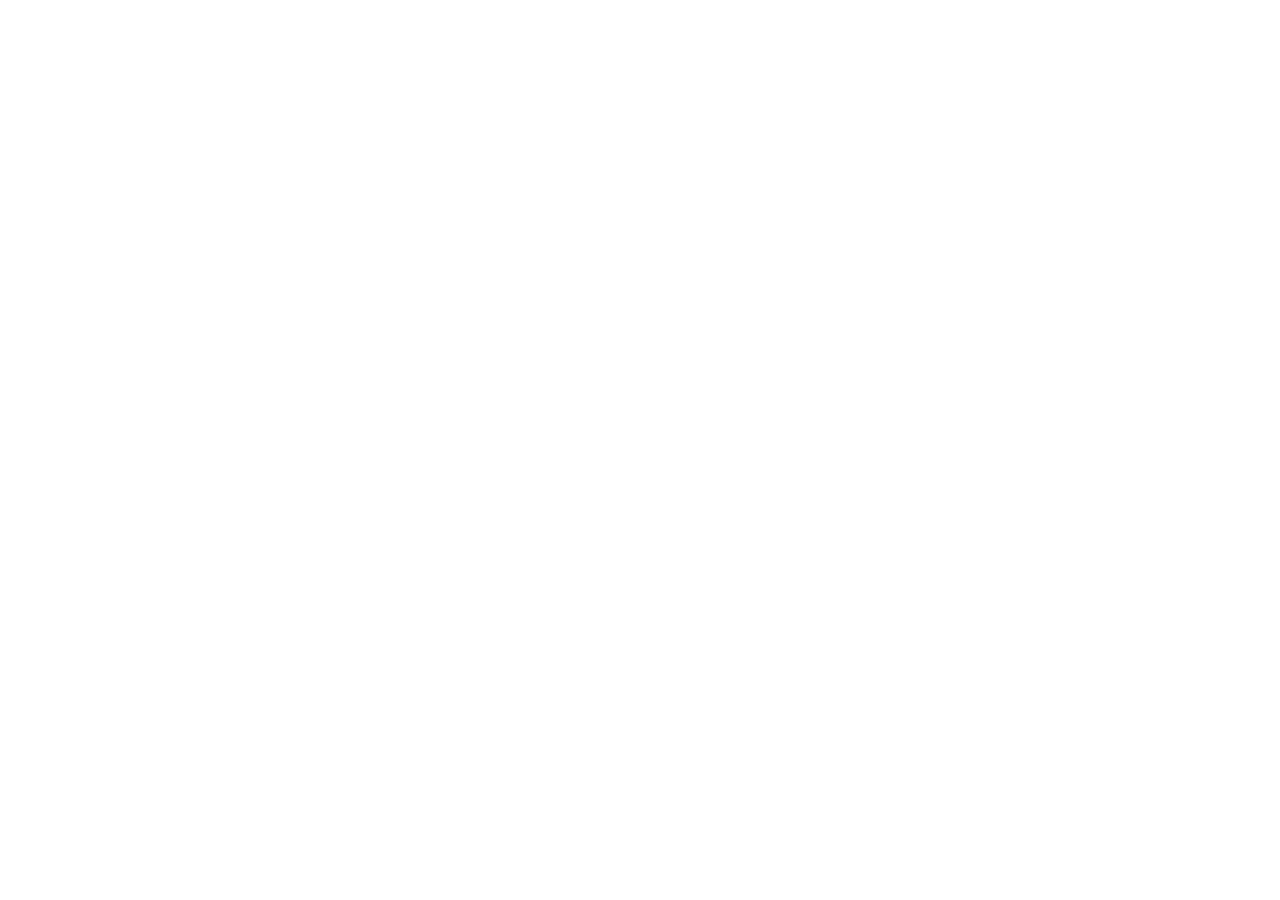
==== commit b31b07d5: "primer commit" ====
--- a/index.html
+++ b/index.html
@@ -1,929 +1,22 @@
-<!DOCTYPE html>
-<html lang="es">
-<head>
-<meta charset="UTF-8">
-<title>MEDICOPOLIS — Tablero de Juego</title>
-<style>
-  * { margin:0; padding:0; box-sizing:border-box; }
-  html, body {
-    background: #2C1506;
-    display: flex;
-    flex-direction: column;
-    align-items: center;
-    padding: 16px;
-    min-height: 100vh;
-  }
-  .board-wrap {
-    width: min(96vw, 96vh);
-    aspect-ratio: 1;
-    max-width: 900px;
-    max-height: 900px;
-  }
-  svg { width:100%; height:100%; display:block; }
-  @media print {
-    body { padding:0; background:#2C1506; }
-    .board-wrap { width:100%; height:auto; }
-    @page { size: 60cm 60cm; margin:0; }
-  }
-</style>
-</head>
-<body>
-<div class="board-wrap">
-<svg viewBox="0 0 900 900" xmlns="http://www.w3.org/2000/svg">
-<defs>
 
-  <!-- ══ MADERA BASE TABLERO (vetas horizontales) ══ -->
-  <linearGradient id="woodMain" x1="0%" y1="0%" x2="0%" y2="100%">
-    <stop offset="0%"   stop-color="#7A4520"/>
-    <stop offset="6%"   stop-color="#8C5528"/>
-    <stop offset="12%"  stop-color="#6B3A18"/>
-    <stop offset="18%"  stop-color="#9A6030"/>
-    <stop offset="24%"  stop-color="#7A4520"/>
-    <stop offset="30%"  stop-color="#6B3A18"/>
-    <stop offset="36%"  stop-color="#8C5528"/>
-    <stop offset="42%"  stop-color="#5C3010"/>
-    <stop offset="48%"  stop-color="#9A6030"/>
-    <stop offset="54%"  stop-color="#7A4520"/>
-    <stop offset="60%"  stop-color="#6B3A18"/>
-    <stop offset="66%"  stop-color="#8C5528"/>
-    <stop offset="72%"  stop-color="#9A6030"/>
-    <stop offset="78%"  stop-color="#7A4520"/>
-    <stop offset="84%"  stop-color="#5C3010"/>
-    <stop offset="90%"  stop-color="#8C5528"/>
-    <stop offset="100%" stop-color="#6B3A18"/>
-  </linearGradient>
+  <!DOCTYPE html>
+  <html lang="en">
+    <head>
+      
+      <meta charset="UTF-8" />
+      <meta name="viewport" content="width=device-width, initial-scale=1.0" />
+      <title>MédicoPolis Game Design</title>
+      <meta name="description" content="Engage in MédicoPolis, a digital board game that educates players on health topics while navigating a fun, interactive Monopoly-style experience." />
+      <meta name="robots" content="noindex, nofollow" />
+      <style>html, body { height: 100%; margin: 0; } #root { height: 100%; }</style>
+      
+    </head>
 
-  <!-- Vetas diagonales -->
-  <pattern id="grainPat" width="300" height="900" patternUnits="userSpaceOnUse">
-    <path d="M-10 0 Q80 450 -10 900"   stroke="#3D1A06" stroke-width="2.5" fill="none" opacity="0.22"/>
-    <path d="M15 0 Q105 450 15 900"    stroke="#5C2E0E" stroke-width="1.2" fill="none" opacity="0.18"/>
-    <path d="M40 0 Q130 450 40 900"    stroke="#2E1204" stroke-width="3"   fill="none" opacity="0.15"/>
-    <path d="M65 0 Q155 450 65 900"    stroke="#7A4520" stroke-width="0.8" fill="none" opacity="0.25"/>
-    <path d="M90 0 Q180 450 90 900"    stroke="#3D1A06" stroke-width="1.8" fill="none" opacity="0.2"/>
-    <path d="M115 0 Q205 450 115 900"  stroke="#5C2E0E" stroke-width="1"   fill="none" opacity="0.18"/>
-    <path d="M140 0 Q230 450 140 900"  stroke="#2E1204" stroke-width="2.2" fill="none" opacity="0.16"/>
-    <path d="M170 0 Q260 450 170 900"  stroke="#7A4520" stroke-width="0.7" fill="none" opacity="0.22"/>
-    <path d="M200 0 Q290 450 200 900"  stroke="#3D1A06" stroke-width="1.5" fill="none" opacity="0.2"/>
-    <path d="M230 0 Q320 450 230 900"  stroke="#5C2E0E" stroke-width="2.8" fill="none" opacity="0.14"/>
-    <path d="M260 0 Q350 450 260 900"  stroke="#2E1204" stroke-width="1.1" fill="none" opacity="0.19"/>
-    <path d="M290 0 Q195 450 290 900"  stroke="#7A4520" stroke-width="1.6" fill="none" opacity="0.2"/>
-  </pattern>
-
-  <!-- Nudo de madera decorativo -->
-  <radialGradient id="woodKnot1" cx="50%" cy="50%" r="50%">
-    <stop offset="0%"   stop-color="#2E1204" stop-opacity="0.5"/>
-    <stop offset="40%"  stop-color="#5C2E0E" stop-opacity="0.25"/>
-    <stop offset="100%" stop-color="#7A4520" stop-opacity="0"/>
-  </radialGradient>
-
-  <!-- Barniz / sheen -->
-  <linearGradient id="varnish" x1="0%" y1="0%" x2="15%" y2="100%">
-    <stop offset="0%"   stop-color="#FFFFFF" stop-opacity="0.08"/>
-    <stop offset="40%"  stop-color="#D4A060" stop-opacity="0.04"/>
-    <stop offset="100%" stop-color="#000000" stop-opacity="0.12"/>
-  </linearGradient>
-
-  <!-- Marco de madera oscura -->
-  <linearGradient id="woodFrame" x1="0%" y1="0%" x2="100%" y2="100%">
-    <stop offset="0%"   stop-color="#3D1A06"/>
-    <stop offset="30%"  stop-color="#5C2E0E"/>
-    <stop offset="60%"  stop-color="#2E1204"/>
-    <stop offset="100%" stop-color="#4A2210"/>
-  </linearGradient>
-
-  <!-- Borde dorado madera -->
-  <linearGradient id="goldBorder" x1="0%" y1="0%" x2="100%" y2="100%">
-    <stop offset="0%"   stop-color="#D4A840"/>
-    <stop offset="35%"  stop-color="#F0C860"/>
-    <stop offset="65%"  stop-color="#B88828"/>
-    <stop offset="100%" stop-color="#E0B850"/>
-  </linearGradient>
-
-  <!-- ══ MADERA PARA CASILLAS (versiones oscuras por categoría) ══ -->
-  <!-- Cardio - madera caoba rojiza -->
-  <linearGradient id="wCardio" x1="0%" y1="0%" x2="100%" y2="100%">
-    <stop offset="0%"   stop-color="#5C1A10"/>
-    <stop offset="25%"  stop-color="#6B2418"/>
-    <stop offset="50%"  stop-color="#4A1208"/>
-    <stop offset="75%"  stop-color="#6B2418"/>
-    <stop offset="100%" stop-color="#5C1A10"/>
-  </linearGradient>
-  <pattern id="grainCardio" width="75" height="120" patternUnits="userSpaceOnUse">
-    <path d="M0 0 Q37 60 0 120"  stroke="#3A0E08" stroke-width="1.5" fill="none" opacity="0.3"/>
-    <path d="M20 0 Q57 60 20 120" stroke="#7A2A20" stroke-width="0.8" fill="none" opacity="0.2"/>
-    <path d="M45 0 Q82 60 45 120" stroke="#3A0E08" stroke-width="2"   fill="none" opacity="0.22"/>
-    <path d="M65 0 Q28 60 65 120" stroke="#7A2A20" stroke-width="1"   fill="none" opacity="0.18"/>
-  </pattern>
-
-  <!-- Nutrición - madera verde oliva oscura -->
-  <linearGradient id="wNutri" x1="0%" y1="0%" x2="100%" y2="100%">
-    <stop offset="0%"   stop-color="#1A3D18"/>
-    <stop offset="25%"  stop-color="#244D20"/>
-    <stop offset="50%"  stop-color="#142E10"/>
-    <stop offset="75%"  stop-color="#244D20"/>
-    <stop offset="100%" stop-color="#1A3D18"/>
-  </linearGradient>
-  <pattern id="grainNutri" width="75" height="120" patternUnits="userSpaceOnUse">
-    <path d="M0 0 Q37 60 0 120"  stroke="#0E2008" stroke-width="1.5" fill="none" opacity="0.3"/>
-    <path d="M22 0 Q59 60 22 120" stroke="#2A5A28" stroke-width="0.8" fill="none" opacity="0.2"/>
-    <path d="M48 0 Q85 60 48 120" stroke="#0E2008" stroke-width="2"   fill="none" opacity="0.22"/>
-    <path d="M68 0 Q31 60 68 120" stroke="#2A5A28" stroke-width="1"   fill="none" opacity="0.18"/>
-  </pattern>
-
-  <!-- Diabetes - madera ámbar tostada -->
-  <linearGradient id="wDiab" x1="0%" y1="0%" x2="100%" y2="100%">
-    <stop offset="0%"   stop-color="#4A3A08"/>
-    <stop offset="25%"  stop-color="#5A4810"/>
-    <stop offset="50%"  stop-color="#382C04"/>
-    <stop offset="75%"  stop-color="#5A4810"/>
-    <stop offset="100%" stop-color="#4A3A08"/>
-  </linearGradient>
-  <pattern id="grainDiab" width="75" height="120" patternUnits="userSpaceOnUse">
-    <path d="M0 0 Q37 60 0 120"  stroke="#2A1E02" stroke-width="1.5" fill="none" opacity="0.3"/>
-    <path d="M20 0 Q57 60 20 120" stroke="#6A5A18" stroke-width="0.8" fill="none" opacity="0.2"/>
-    <path d="M45 0 Q82 60 45 120" stroke="#2A1E02" stroke-width="2"   fill="none" opacity="0.22"/>
-    <path d="M68 0 Q31 60 68 120" stroke="#6A5A18" stroke-width="1"   fill="none" opacity="0.18"/>
-  </pattern>
-
-  <!-- Pulmonar - madera azul pizarra oscura -->
-  <linearGradient id="wResp" x1="0%" y1="0%" x2="100%" y2="100%">
-    <stop offset="0%"   stop-color="#0E2038"/>
-    <stop offset="25%"  stop-color="#163050"/>
-    <stop offset="50%"  stop-color="#081828"/>
-    <stop offset="75%"  stop-color="#163050"/>
-    <stop offset="100%" stop-color="#0E2038"/>
-  </linearGradient>
-  <pattern id="grainResp" width="75" height="120" patternUnits="userSpaceOnUse">
-    <path d="M0 0 Q37 60 0 120"  stroke="#061018" stroke-width="1.5" fill="none" opacity="0.35"/>
-    <path d="M22 0 Q59 60 22 120" stroke="#1A3858" stroke-width="0.8" fill="none" opacity="0.22"/>
-    <path d="M48 0 Q85 60 48 120" stroke="#061018" stroke-width="2"   fill="none" opacity="0.25"/>
-    <path d="M68 0 Q31 60 68 120" stroke="#1A3858" stroke-width="1"   fill="none" opacity="0.2"/>
-  </pattern>
-
-  <!-- Oncología - madera morada oscura -->
-  <linearGradient id="wOnco" x1="0%" y1="0%" x2="100%" y2="100%">
-    <stop offset="0%"   stop-color="#2E1040"/>
-    <stop offset="25%"  stop-color="#3C1850"/>
-    <stop offset="50%"  stop-color="#220830"/>
-    <stop offset="75%"  stop-color="#3C1850"/>
-    <stop offset="100%" stop-color="#2E1040"/>
-  </linearGradient>
-  <pattern id="grainOnco" width="75" height="120" patternUnits="userSpaceOnUse">
-    <path d="M0 0 Q37 60 0 120"  stroke="#180620" stroke-width="1.5" fill="none" opacity="0.35"/>
-    <path d="M22 0 Q59 60 22 120" stroke="#4A2060" stroke-width="0.8" fill="none" opacity="0.22"/>
-    <path d="M48 0 Q85 60 48 120" stroke="#180620" stroke-width="2"   fill="none" opacity="0.25"/>
-    <path d="M68 0 Q31 60 68 120" stroke="#4A2060" stroke-width="1"   fill="none" opacity="0.2"/>
-  </pattern>
-
-  <!-- Salud - madera verde esmeralda -->
-  <linearGradient id="wSalud" x1="0%" y1="0%" x2="100%" y2="100%">
-    <stop offset="0%"   stop-color="#0C3828"/>
-    <stop offset="25%"  stop-color="#144830"/>
-    <stop offset="50%"  stop-color="#082C1C"/>
-    <stop offset="75%"  stop-color="#144830"/>
-    <stop offset="100%" stop-color="#0C3828"/>
-  </linearGradient>
-  <pattern id="grainSalud" width="75" height="120" patternUnits="userSpaceOnUse">
-    <path d="M0 0 Q37 60 0 120"  stroke="#041810" stroke-width="1.5" fill="none" opacity="0.35"/>
-    <path d="M22 0 Q59 60 22 120" stroke="#1C5038" stroke-width="0.8" fill="none" opacity="0.22"/>
-    <path d="M48 0 Q85 60 48 120" stroke="#041810" stroke-width="2"   fill="none" opacity="0.25"/>
-    <path d="M68 0 Q31 60 68 120" stroke="#1C5038" stroke-width="1"   fill="none" opacity="0.2"/>
-  </pattern>
-
-  <!-- Riesgo - madera vino oscuro -->
-  <linearGradient id="wRiesgo" x1="0%" y1="0%" x2="100%" y2="100%">
-    <stop offset="0%"   stop-color="#3A1050"/>
-    <stop offset="25%"  stop-color="#481860"/>
-    <stop offset="50%"  stop-color="#2C0840"/>
-    <stop offset="75%"  stop-color="#481860"/>
-    <stop offset="100%" stop-color="#3A1050"/>
-  </linearGradient>
-  <pattern id="grainRiesgo" width="75" height="120" patternUnits="userSpaceOnUse">
-    <path d="M0 0 Q37 60 0 120"  stroke="#1E0428" stroke-width="1.5" fill="none" opacity="0.35"/>
-    <path d="M22 0 Q59 60 22 120" stroke="#502070" stroke-width="0.8" fill="none" opacity="0.22"/>
-    <path d="M48 0 Q85 60 48 120" stroke="#1E0428" stroke-width="2"   fill="none" opacity="0.25"/>
-    <path d="M68 0 Q31 60 68 120" stroke="#502070" stroke-width="1"   fill="none" opacity="0.2"/>
-  </pattern>
-
-  <!-- Pago - madera ámbar dorada -->
-  <linearGradient id="wPago" x1="0%" y1="0%" x2="100%" y2="100%">
-    <stop offset="0%"   stop-color="#4A3808"/>
-    <stop offset="25%"  stop-color="#5C4810"/>
-    <stop offset="50%"  stop-color="#382C04"/>
-    <stop offset="75%"  stop-color="#5C4810"/>
-    <stop offset="100%" stop-color="#4A3808"/>
-  </linearGradient>
-  <pattern id="grainPago" width="75" height="120" patternUnits="userSpaceOnUse">
-    <path d="M0 0 Q37 60 0 120"  stroke="#281E02" stroke-width="1.5" fill="none" opacity="0.3"/>
-    <path d="M20 0 Q57 60 20 120" stroke="#6C5818" stroke-width="0.8" fill="none" opacity="0.2"/>
-    <path d="M45 0 Q82 60 45 120" stroke="#281E02" stroke-width="2"   fill="none" opacity="0.22"/>
-    <path d="M68 0 Q31 60 68 120" stroke="#6C5818" stroke-width="1"   fill="none" opacity="0.18"/>
-  </pattern>
-
-  <!-- Madera oscura central -->
-  <radialGradient id="centerWood" cx="50%" cy="50%" r="60%">
-    <stop offset="0%"   stop-color="#3A1C08"/>
-    <stop offset="40%"  stop-color="#2E1406"/>
-    <stop offset="100%" stop-color="#1E0C02"/>
-  </radialGradient>
-  <pattern id="grainCenter" width="400" height="400" patternUnits="userSpaceOnUse" x="112" y="112">
-    <path d="M0 0 Q200 200 0 400"    stroke="#1A0A02" stroke-width="3"   fill="none" opacity="0.2"/>
-    <path d="M50 0 Q250 200 50 400"  stroke="#5C2E10" stroke-width="1.5" fill="none" opacity="0.15"/>
-    <path d="M100 0 Q300 200 100 400" stroke="#1A0A02" stroke-width="4" fill="none" opacity="0.12"/>
-    <path d="M160 0 Q360 200 160 400" stroke="#4A2010" stroke-width="2" fill="none" opacity="0.14"/>
-    <path d="M220 0 Q420 200 220 400" stroke="#1A0A02" stroke-width="1.5" fill="none" opacity="0.16"/>
-    <path d="M280 0 Q80 200 280 400" stroke="#5C2E10" stroke-width="2.5" fill="none" opacity="0.13"/>
-    <path d="M340 0 Q140 200 340 400" stroke="#1A0A02" stroke-width="1.8" fill="none" opacity="0.15"/>
-  </pattern>
-
-  <!-- Gradientes de acento para tops de casillas -->
-  <linearGradient id="gCardio" x1="0%" y1="0%" x2="0%" y2="100%">
-    <stop offset="0%" stop-color="#C0392B"/><stop offset="100%" stop-color="#7B241C"/>
-  </linearGradient>
-  <linearGradient id="gNutri" x1="0%" y1="0%" x2="0%" y2="100%">
-    <stop offset="0%" stop-color="#1E8449"/><stop offset="100%" stop-color="#145A32"/>
-  </linearGradient>
-  <linearGradient id="gDiab" x1="0%" y1="0%" x2="0%" y2="100%">
-    <stop offset="0%" stop-color="#D4AC0D"/><stop offset="100%" stop-color="#9A7D0A"/>
-  </linearGradient>
-  <linearGradient id="gResp" x1="0%" y1="0%" x2="0%" y2="100%">
-    <stop offset="0%" stop-color="#1A5276"/><stop offset="100%" stop-color="#0E2F44"/>
-  </linearGradient>
-  <linearGradient id="gOnco" x1="0%" y1="0%" x2="0%" y2="100%">
-    <stop offset="0%" stop-color="#7D3C98"/><stop offset="100%" stop-color="#4A235A"/>
-  </linearGradient>
-  <linearGradient id="gSalud" x1="0%" y1="0%" x2="0%" y2="100%">
-    <stop offset="0%" stop-color="#117A65"/><stop offset="100%" stop-color="#0E6655"/>
-  </linearGradient>
-  <linearGradient id="gRiesgo" x1="0%" y1="0%" x2="0%" y2="100%">
-    <stop offset="0%" stop-color="#7D3C98"/><stop offset="100%" stop-color="#6C3483"/>
-  </linearGradient>
-  <linearGradient id="gPago" x1="0%" y1="0%" x2="0%" y2="100%">
-    <stop offset="0%" stop-color="#B7950B"/><stop offset="100%" stop-color="#7D6608"/>
-  </linearGradient>
-  <linearGradient id="cornerTeal" x1="0%" y1="0%" x2="100%" y2="100%">
-    <stop offset="0%" stop-color="#028090"/><stop offset="100%" stop-color="#02C39A"/>
-  </linearGradient>
-
-  <filter id="glow" x="-20%" y="-20%" width="140%" height="140%">
-    <feGaussianBlur stdDeviation="3" result="blur"/>
-    <feMerge><feMergeNode in="blur"/><feMergeNode in="SourceGraphic"/></feMerge>
-  </filter>
-  <filter id="glow2" x="-10%" y="-10%" width="120%" height="120%">
-    <feGaussianBlur stdDeviation="1.5" result="blur"/>
-    <feMerge><feMergeNode in="blur"/><feMergeNode in="SourceGraphic"/></feMerge>
-  </filter>
-  <filter id="shadow">
-    <feDropShadow dx="0" dy="2" stdDeviation="3" flood-color="#000" flood-opacity="0.6"/>
-  </filter>
-  <filter id="innerShadow">
-    <feDropShadow dx="1" dy="1" stdDeviation="2" flood-color="#000" flood-opacity="0.4"/>
-  </filter>
-</defs>
-
-<!-- ══ FONDO TABLERO MADERA ══ -->
-<rect width="900" height="900" fill="url(#woodMain)" rx="14"/>
-<rect width="900" height="900" fill="url(#grainPat)"  rx="14" opacity="0.85"/>
-<rect width="900" height="900" fill="url(#varnish)"   rx="14"/>
-<!-- Nudos decorativos -->
-<ellipse cx="200" cy="180" rx="55" ry="35" fill="url(#woodKnot1)" opacity="0.6"/>
-<ellipse cx="700" cy="720" rx="65" ry="40" fill="url(#woodKnot1)" opacity="0.5"/>
-<ellipse cx="750" cy="200" rx="40" ry="28" fill="url(#woodKnot1)" opacity="0.4"/>
-<ellipse cx="180" cy="700" rx="48" ry="32" fill="url(#woodKnot1)" opacity="0.45"/>
-
-<!-- Marco exterior madera oscura laminada -->
-<rect x="2"  y="2"  width="896" height="896" fill="none" stroke="url(#goldBorder)"  stroke-width="5"   rx="13"/>
-<rect x="7"  y="7"  width="886" height="886" fill="none" stroke="#2E1204"           stroke-width="3"   rx="10"/>
-<rect x="11" y="11" width="878" height="878" fill="none" stroke="#D4A840"           stroke-width="1.2" rx="8"  opacity="0.7"/>
-<rect x="14" y="14" width="872" height="872" fill="none" stroke="#5C2E0E"           stroke-width="1.5" rx="7"  opacity="0.5"/>
-<rect x="17" y="17" width="866" height="866" fill="none" stroke="#E0B850"           stroke-width="0.6" rx="6"  opacity="0.4"/>
-
-<!-- Tachuelas de esquina -->
-<circle cx="22" cy="22" r="8" fill="#5C2E0E" stroke="#D4A840" stroke-width="1.5"/>
-<circle cx="22" cy="22" r="3" fill="#D4A840"/>
-<circle cx="878" cy="22"  r="8" fill="#5C2E0E" stroke="#D4A840" stroke-width="1.5"/>
-<circle cx="878" cy="22"  r="3" fill="#D4A840"/>
-<circle cx="22"  cy="878" r="8" fill="#5C2E0E" stroke="#D4A840" stroke-width="1.5"/>
-<circle cx="22"  cy="878" r="3" fill="#D4A840"/>
-<circle cx="878" cy="878" r="8" fill="#5C2E0E" stroke="#D4A840" stroke-width="1.5"/>
-<circle cx="878" cy="878" r="3" fill="#D4A840"/>
-
-
-<!-- ══════════════════════════════════
-     CORNERS
-══════════════════════════════════ -->
-
-<!-- Bottom-Right: SALIDA -->
-<g transform="translate(788,788)">
-  <rect width="110" height="110" fill="url(#cornerTeal)" rx="7" filter="url(#shadow)"/>
-  <rect x="0" y="0" width="110" height="10" fill="#02C39A" rx="5"/>
-  <rect x="44" y="24" width="22" height="7" fill="white" rx="2"/>
-  <rect x="50" y="18" width="10" height="19" fill="white" rx="2"/>
-  <text x="55" y="60"  text-anchor="middle" fill="white"   font-size="11" font-family="Georgia" font-weight="bold">SALIDA</text>
-  <text x="55" y="76"  text-anchor="middle" fill="#d0fff5"  font-size="9"  font-family="Georgia">AL PASAR</text>
-  <text x="55" y="93"  text-anchor="middle" fill="white"   font-size="12" font-family="Georgia" font-weight="bold">COBRA $200</text>
-  <text x="55" y="107" text-anchor="middle" fill="#d0fff5"  font-size="8"  font-family="Georgia">🏥 INICIO</text>
-</g>
-
-<!-- Bottom-Left: VISITA HOSPITAL -->
-<g transform="translate(2,788)">
-  <rect width="110" height="110" fill="#1A0A02" rx="7" filter="url(#shadow)"/>
-  <rect width="110" height="110" fill="url(#grainPat)" rx="7" opacity="0.5"/>
-  <rect x="0" y="0" width="110" height="10" fill="#028090" rx="5"/>
-  <rect x="25" y="26" width="60" height="36" fill="#0D2B45" rx="4" stroke="#028090" stroke-width="1.2"/>
-  <rect x="25" y="32" width="60" height="14" fill="#028090" rx="2" opacity="0.7"/>
-  <circle cx="55" cy="39" r="8" fill="#1E8449"/>
-  <rect x="50" y="36" width="10" height="2.5" fill="white" rx="1"/>
-  <rect x="53.5" y="33" width="2.5" height="10" fill="white" rx="1"/>
-  <text x="55" y="76"  text-anchor="middle" fill="#4ab8c8"  font-size="9.5" font-family="Georgia" font-weight="bold">VISITA AL</text>
-  <text x="55" y="90"  text-anchor="middle" fill="white"    font-size="10"  font-family="Georgia" font-weight="bold">HOSPITAL</text>
-  <text x="55" y="105" text-anchor="middle" fill="#C8A060"  font-size="8"   font-family="Georgia">Solo visita</text>
-</g>
-
-<!-- Top-Left: UCI EMERGENCIA -->
-<g transform="translate(2,2)">
-  <rect width="110" height="110" fill="#1A0A02" rx="7" filter="url(#shadow)"/>
-  <rect width="110" height="110" fill="url(#grainPat)" rx="7" opacity="0.4"/>
-  <rect x="0" y="0" width="110" height="10" fill="#C0392B" rx="5"/>
-  <polygon points="55,22 80,62 30,62" fill="none" stroke="#F96167" stroke-width="2.5" stroke-linejoin="round"/>
-  <text x="55" y="57"  text-anchor="middle" fill="#F96167" font-size="16" font-weight="bold">!</text>
-  <text x="55" y="78"  text-anchor="middle" fill="#F96167" font-size="13" font-family="Georgia" font-weight="bold">UCI</text>
-  <text x="55" y="92"  text-anchor="middle" fill="white"   font-size="9.5" font-family="Georgia">EMERGENCIA</text>
-  <text x="55" y="106" text-anchor="middle" fill="#C8A060" font-size="8"   font-family="Georgia">Pierde 2 turnos</text>
-</g>
-
-<!-- Top-Right: ZONA LIBRE -->
-<g transform="translate(788,2)">
-  <rect width="110" height="110" fill="#1A0A02" rx="7" filter="url(#shadow)"/>
-  <rect width="110" height="110" fill="url(#grainPat)" rx="7" opacity="0.4"/>
-  <rect x="0" y="0" width="110" height="10" fill="url(#cornerTeal)" rx="5"/>
-  <text x="55" y="43" text-anchor="middle" fill="#02C39A" font-size="28">🛡</text>
-  <text x="55" y="66" text-anchor="middle" fill="white"   font-size="13" font-family="Georgia" font-weight="bold">ZONA</text>
-  <text x="55" y="82" text-anchor="middle" fill="#02C39A" font-size="13" font-family="Georgia" font-weight="bold">LIBRE</text>
-  <text x="55" y="96" text-anchor="middle" fill="#C8A060" font-size="9"  font-family="Georgia">Descansa</text>
-  <text x="55" y="108" text-anchor="middle" fill="#C8A060" font-size="9" font-family="Georgia">sin pagar 🌿</text>
-</g>
-
-
-<!-- ══════════════════════════════════
-     BOTTOM ROW (right→left)
-══════════════════════════════════ -->
-
-<!-- C-1 Hipertensión -->
-<g transform="translate(713,788)">
-  <rect width="75" height="110" fill="url(#wCardio)" rx="4" filter="url(#innerShadow)"/>
-  <rect width="75" height="110" fill="url(#grainCardio)" rx="4" opacity="0.6"/>
-  <rect x="0" y="0" width="75" height="9" fill="url(#gCardio)" rx="3"/>
-  <text x="37" y="28"  text-anchor="middle" fill="#ff9090" font-size="17">❤</text>
-  <text x="37" y="48"  text-anchor="middle" fill="#FFD0C0" font-size="8.5" font-family="Georgia" font-weight="bold">CARDIO</text>
-  <text x="37" y="61"  text-anchor="middle" fill="#FFB8A8" font-size="7.5" font-family="Georgia">Hipertensión</text>
-  <line x1="8" y1="72" x2="67" y2="72" stroke="#C0392B" stroke-width="0.7" opacity="0.6"/>
-  <text x="37" y="87"  text-anchor="middle" fill="#F0C860" font-size="10" font-weight="bold" font-family="Georgia">$120</text>
-  <text x="37" y="103" text-anchor="middle" fill="#A08060" font-size="7.5" font-family="Georgia">C-1</text>
-</g>
-
-<!-- Tarjeta Salud -->
-<g transform="translate(638,788)">
-  <rect width="75" height="110" fill="url(#wSalud)" rx="4" filter="url(#innerShadow)"/>
-  <rect width="75" height="110" fill="url(#grainSalud)" rx="4" opacity="0.6"/>
-  <rect x="0" y="0" width="75" height="9" fill="url(#gSalud)" rx="3"/>
-  <text x="37" y="30"  text-anchor="middle" fill="white"   font-size="8.5" font-family="Georgia" font-weight="bold">TARJETA</text>
-  <text x="37" y="44"  text-anchor="middle" fill="#90E8A0" font-size="8.5" font-family="Georgia" font-weight="bold">SALUD</text>
-  <rect x="22" y="52"  width="31" height="31" fill="#117A65" rx="5" opacity="0.9"/>
-  <rect x="31" y="59"  width="13" height="4"  fill="white" rx="1.5"/>
-  <rect x="36" y="54"  width="4"  height="13" fill="white" rx="1.5"/>
-  <text x="37" y="100" text-anchor="middle" fill="#90E8A0" font-size="7.5" font-family="Georgia">Beneficio (+)</text>
-</g>
-
-<!-- N-1 Alimentación -->
-<g transform="translate(563,788)">
-  <rect width="75" height="110" fill="url(#wNutri)" rx="4" filter="url(#innerShadow)"/>
-  <rect width="75" height="110" fill="url(#grainNutri)" rx="4" opacity="0.6"/>
-  <rect x="0" y="0" width="75" height="9" fill="url(#gNutri)" rx="3"/>
-  <text x="37" y="28"  text-anchor="middle" fill="#90E898" font-size="17">🥦</text>
-  <text x="37" y="48"  text-anchor="middle" fill="#C8F0C0" font-size="8.5" font-family="Georgia" font-weight="bold">NUTRICIÓN</text>
-  <text x="37" y="61"  text-anchor="middle" fill="#A8D8A0" font-size="7.5" font-family="Georgia">Alimentación</text>
-  <line x1="8" y1="72" x2="67" y2="72" stroke="#1E8449" stroke-width="0.7" opacity="0.6"/>
-  <text x="37" y="87"  text-anchor="middle" fill="#F0C860" font-size="10" font-weight="bold" font-family="Georgia">$100</text>
-  <text x="37" y="103" text-anchor="middle" fill="#A08060" font-size="7.5" font-family="Georgia">N-1</text>
-</g>
-
-<!-- N-2 Obesidad -->
-<g transform="translate(488,788)">
-  <rect width="75" height="110" fill="url(#wNutri)" rx="4" filter="url(#innerShadow)"/>
-  <rect width="75" height="110" fill="url(#grainNutri)" rx="4" opacity="0.6"/>
-  <rect x="0" y="0" width="75" height="9" fill="url(#gNutri)" rx="3"/>
-  <text x="37" y="28"  text-anchor="middle" fill="#90E898" font-size="17">🥗</text>
-  <text x="37" y="48"  text-anchor="middle" fill="#C8F0C0" font-size="8.5" font-family="Georgia" font-weight="bold">NUTRICIÓN</text>
-  <text x="37" y="61"  text-anchor="middle" fill="#A8D8A0" font-size="7.5" font-family="Georgia">Obesidad</text>
-  <line x1="8" y1="72" x2="67" y2="72" stroke="#1E8449" stroke-width="0.7" opacity="0.6"/>
-  <text x="37" y="87"  text-anchor="middle" fill="#F0C860" font-size="10" font-weight="bold" font-family="Georgia">$120</text>
-  <text x="37" y="103" text-anchor="middle" fill="#A08060" font-size="7.5" font-family="Georgia">N-2</text>
-</g>
-
-<!-- Consulta Médica -->
-<g transform="translate(413,788)">
-  <rect width="75" height="110" fill="url(#wPago)" rx="4" filter="url(#innerShadow)"/>
-  <rect width="75" height="110" fill="url(#grainPago)" rx="4" opacity="0.6"/>
-  <rect x="0" y="0" width="75" height="9" fill="url(#gPago)" rx="3"/>
-  <text x="37" y="28"  text-anchor="middle" fill="#F8E890" font-size="17">💊</text>
-  <text x="37" y="48"  text-anchor="middle" fill="#F8E890" font-size="8.5" font-family="Georgia" font-weight="bold">CONSULTA</text>
-  <text x="37" y="61"  text-anchor="middle" fill="#D8C870" font-size="7.5" font-family="Georgia">Médica</text>
-  <line x1="8" y1="72" x2="67" y2="72" stroke="#D4AC0D" stroke-width="0.7" opacity="0.6"/>
-  <text x="37" y="87"  text-anchor="middle" fill="#E8C840" font-size="9"  font-weight="bold" font-family="Georgia">PAGA</text>
-  <text x="37" y="103" text-anchor="middle" fill="#E8C840" font-size="10" font-weight="bold" font-family="Georgia">$75</text>
-</g>
-
-<!-- D-1 Diabetes Tipo 2 -->
-<g transform="translate(338,788)">
-  <rect width="75" height="110" fill="url(#wDiab)" rx="4" filter="url(#innerShadow)"/>
-  <rect width="75" height="110" fill="url(#grainDiab)" rx="4" opacity="0.6"/>
-  <rect x="0" y="0" width="75" height="9" fill="url(#gDiab)" rx="3"/>
-  <text x="37" y="28"  text-anchor="middle" fill="#F8E898" font-size="17">🩸</text>
-  <text x="37" y="48"  text-anchor="middle" fill="#F8E898" font-size="8.5" font-family="Georgia" font-weight="bold">DIABETES</text>
-  <text x="37" y="61"  text-anchor="middle" fill="#D8C878" font-size="7.5" font-family="Georgia">Tipo 2</text>
-  <line x1="8" y1="72" x2="67" y2="72" stroke="#D4AC0D" stroke-width="0.7" opacity="0.6"/>
-  <text x="37" y="87"  text-anchor="middle" fill="#F0C860" font-size="10" font-weight="bold" font-family="Georgia">$140</text>
-  <text x="37" y="103" text-anchor="middle" fill="#A08060" font-size="7.5" font-family="Georgia">D-1</text>
-</g>
-
-<!-- C-2 Infarto -->
-<g transform="translate(263,788)">
-  <rect width="75" height="110" fill="url(#wCardio)" rx="4" filter="url(#innerShadow)"/>
-  <rect width="75" height="110" fill="url(#grainCardio)" rx="4" opacity="0.6"/>
-  <rect x="0" y="0" width="75" height="9" fill="url(#gCardio)" rx="3"/>
-  <text x="37" y="28"  text-anchor="middle" fill="#FF9090" font-size="17">🫀</text>
-  <text x="37" y="48"  text-anchor="middle" fill="#FFD0C0" font-size="8.5" font-family="Georgia" font-weight="bold">CARDIO</text>
-  <text x="37" y="61"  text-anchor="middle" fill="#FFB8A8" font-size="7.5" font-family="Georgia">Infarto</text>
-  <line x1="8" y1="72" x2="67" y2="72" stroke="#C0392B" stroke-width="0.7" opacity="0.6"/>
-  <text x="37" y="87"  text-anchor="middle" fill="#F0C860" font-size="10" font-weight="bold" font-family="Georgia">$160</text>
-  <text x="37" y="103" text-anchor="middle" fill="#A08060" font-size="7.5" font-family="Georgia">C-2</text>
-</g>
-
-<!-- Tarjeta Riesgo -->
-<g transform="translate(188,788)">
-  <rect width="75" height="110" fill="url(#wRiesgo)" rx="4" filter="url(#innerShadow)"/>
-  <rect width="75" height="110" fill="url(#grainRiesgo)" rx="4" opacity="0.6"/>
-  <rect x="0" y="0" width="75" height="9" fill="url(#gRiesgo)" rx="3"/>
-  <text x="37" y="30"  text-anchor="middle" fill="white"   font-size="8.5" font-family="Georgia" font-weight="bold">TARJETA</text>
-  <text x="37" y="44"  text-anchor="middle" fill="#D8B8F0" font-size="8.5" font-family="Georgia" font-weight="bold">RIESGO</text>
-  <rect x="22" y="52"  width="31" height="31" fill="#7D3C98" rx="5" opacity="0.9"/>
-  <text x="37" y="74"  text-anchor="middle" fill="white"   font-size="18" font-weight="bold">!</text>
-  <text x="37" y="100" text-anchor="middle" fill="#D8B8F0" font-size="7.5" font-family="Georgia">Penalidad (!)</text>
-</g>
-
-<!-- R-1 EPOC -->
-<g transform="translate(113,788)">
-  <rect width="75" height="110" fill="url(#wResp)" rx="4" filter="url(#innerShadow)"/>
-  <rect width="75" height="110" fill="url(#grainResp)" rx="4" opacity="0.6"/>
-  <rect x="0" y="0" width="75" height="9" fill="url(#gResp)" rx="3"/>
-  <text x="37" y="28"  text-anchor="middle" fill="#A8D8F8" font-size="17">🫁</text>
-  <text x="37" y="48"  text-anchor="middle" fill="#C0E0F8" font-size="8.5" font-family="Georgia" font-weight="bold">PULMONAR</text>
-  <text x="37" y="61"  text-anchor="middle" fill="#A0C8E8" font-size="7.5" font-family="Georgia">EPOC</text>
-  <line x1="8" y1="72" x2="67" y2="72" stroke="#1A5276" stroke-width="0.7" opacity="0.6"/>
-  <text x="37" y="87"  text-anchor="middle" fill="#F0C860" font-size="10" font-weight="bold" font-family="Georgia">$180</text>
-  <text x="37" y="103" text-anchor="middle" fill="#A08060" font-size="7.5" font-family="Georgia">R-1</text>
-</g>
-
-
-<!-- ══════════════════════════════════
-     TOP ROW (left→right)
-══════════════════════════════════ -->
-
-<!-- N-4 Vitaminas -->
-<g transform="translate(113,2)">
-  <rect width="75" height="110" fill="url(#wNutri)" rx="4" filter="url(#innerShadow)"/>
-  <rect width="75" height="110" fill="url(#grainNutri)" rx="4" opacity="0.6"/>
-  <rect x="0" y="101" width="75" height="9" fill="url(#gNutri)" rx="3"/>
-  <text x="37" y="24"  text-anchor="middle" fill="#A08060" font-size="7.5" font-family="Georgia">N-4</text>
-  <text x="37" y="38"  text-anchor="middle" fill="#F0C860" font-size="10" font-weight="bold" font-family="Georgia">$140</text>
-  <line x1="8" y1="47" x2="67" y2="47" stroke="#1E8449" stroke-width="0.7" opacity="0.6"/>
-  <text x="37" y="62"  text-anchor="middle" fill="#A8D8A0" font-size="7.5" font-family="Georgia">Vitaminas</text>
-  <text x="37" y="77"  text-anchor="middle" fill="#C8F0C0" font-size="8.5" font-family="Georgia" font-weight="bold">NUTRICIÓN</text>
-  <text x="37" y="97"  text-anchor="middle" fill="#90E898" font-size="15">🥕</text>
-</g>
-
-<!-- O-3 Prevención -->
-<g transform="translate(188,2)">
-  <rect width="75" height="110" fill="url(#wOnco)" rx="4" filter="url(#innerShadow)"/>
-  <rect width="75" height="110" fill="url(#grainOnco)" rx="4" opacity="0.6"/>
-  <rect x="0" y="101" width="75" height="9" fill="url(#gOnco)" rx="3"/>
-  <text x="37" y="24"  text-anchor="middle" fill="#A08060" font-size="7.5" font-family="Georgia">O-3</text>
-  <text x="37" y="38"  text-anchor="middle" fill="#F0C860" font-size="10" font-weight="bold" font-family="Georgia">$200</text>
-  <line x1="8" y1="47" x2="67" y2="47" stroke="#7D3C98" stroke-width="0.7" opacity="0.6"/>
-  <text x="37" y="62"  text-anchor="middle" fill="#D8B8F0" font-size="7.5" font-family="Georgia">Prevención</text>
-  <text x="37" y="77"  text-anchor="middle" fill="#E8D0FF" font-size="8.5" font-family="Georgia" font-weight="bold">ONCOLOGÍA</text>
-  <text x="37" y="97"  text-anchor="middle" fill="#D8B8F0" font-size="15">🧬</text>
-</g>
-
-<!-- Paga $80 Examen -->
-<g transform="translate(263,2)">
-  <rect width="75" height="110" fill="url(#wPago)" rx="4" filter="url(#innerShadow)"/>
-  <rect width="75" height="110" fill="url(#grainPago)" rx="4" opacity="0.6"/>
-  <rect x="0" y="101" width="75" height="9" fill="url(#gPago)" rx="3"/>
-  <text x="37" y="24"  text-anchor="middle" fill="#E8C840" font-size="8" font-family="Georgia" font-weight="bold">PAGA $80</text>
-  <line x1="8" y1="33" x2="67" y2="33" stroke="#D4AC0D" stroke-width="0.7" opacity="0.6"/>
-  <text x="37" y="51"  text-anchor="middle" fill="#D8C870" font-size="7.5" font-family="Georgia">Examen</text>
-  <text x="37" y="65"  text-anchor="middle" fill="#F8E890" font-size="8.5" font-family="Georgia" font-weight="bold">DE SALUD</text>
-  <text x="37" y="89"  text-anchor="middle" fill="#F8E890" font-size="15">🧾</text>
-</g>
-
-<!-- D-3 Insulina -->
-<g transform="translate(338,2)">
-  <rect width="75" height="110" fill="url(#wDiab)" rx="4" filter="url(#innerShadow)"/>
-  <rect width="75" height="110" fill="url(#grainDiab)" rx="4" opacity="0.6"/>
-  <rect x="0" y="101" width="75" height="9" fill="url(#gDiab)" rx="3"/>
-  <text x="37" y="24"  text-anchor="middle" fill="#A08060" font-size="7.5" font-family="Georgia">D-3</text>
-  <text x="37" y="38"  text-anchor="middle" fill="#F0C860" font-size="10" font-weight="bold" font-family="Georgia">$160</text>
-  <line x1="8" y1="47" x2="67" y2="47" stroke="#D4AC0D" stroke-width="0.7" opacity="0.6"/>
-  <text x="37" y="62"  text-anchor="middle" fill="#D8C878" font-size="7.5" font-family="Georgia">Insulina</text>
-  <text x="37" y="77"  text-anchor="middle" fill="#F8E898" font-size="8.5" font-family="Georgia" font-weight="bold">DIABETES</text>
-  <text x="37" y="97"  text-anchor="middle" fill="#F8E898" font-size="15">💉</text>
-</g>
-
-<!-- C-4 Colesterol -->
-<g transform="translate(413,2)">
-  <rect width="75" height="110" fill="url(#wCardio)" rx="4" filter="url(#innerShadow)"/>
-  <rect width="75" height="110" fill="url(#grainCardio)" rx="4" opacity="0.6"/>
-  <rect x="0" y="101" width="75" height="9" fill="url(#gCardio)" rx="3"/>
-  <text x="37" y="24"  text-anchor="middle" fill="#A08060" font-size="7.5" font-family="Georgia">C-4</text>
-  <text x="37" y="38"  text-anchor="middle" fill="#F0C860" font-size="10" font-weight="bold" font-family="Georgia">$200</text>
-  <line x1="8" y1="47" x2="67" y2="47" stroke="#C0392B" stroke-width="0.7" opacity="0.6"/>
-  <text x="37" y="62"  text-anchor="middle" fill="#FFB8A8" font-size="7.5" font-family="Georgia">Colesterol</text>
-  <text x="37" y="77"  text-anchor="middle" fill="#FFD0C0" font-size="8.5" font-family="Georgia" font-weight="bold">CARDIO</text>
-  <text x="37" y="97"  text-anchor="middle" fill="#FF9090" font-size="15">💓</text>
-</g>
-
-<!-- Tarjeta Salud top -->
-<g transform="translate(488,2)">
-  <rect width="75" height="110" fill="url(#wSalud)" rx="4" filter="url(#innerShadow)"/>
-  <rect width="75" height="110" fill="url(#grainSalud)" rx="4" opacity="0.6"/>
-  <rect x="0" y="101" width="75" height="9" fill="url(#gSalud)" rx="3"/>
-  <text x="37" y="20"  text-anchor="middle" fill="#90E8A0" font-size="7.5" font-family="Georgia" font-weight="bold">TARJETA</text>
-  <text x="37" y="34"  text-anchor="middle" fill="white"   font-size="8.5" font-family="Georgia" font-weight="bold">SALUD</text>
-  <rect x="22" y="44"  width="31" height="31" fill="#117A65" rx="5" opacity="0.9"/>
-  <rect x="31" y="51"  width="13" height="4"  fill="white" rx="1.5"/>
-  <rect x="36" y="46"  width="4"  height="13" fill="white" rx="1.5"/>
-  <text x="37" y="94"  text-anchor="middle" fill="#90E8A0" font-size="7.5" font-family="Georgia">Beneficio (+)</text>
-</g>
-
-<!-- R-3 Tabaquismo -->
-<g transform="translate(563,2)">
-  <rect width="75" height="110" fill="url(#wResp)" rx="4" filter="url(#innerShadow)"/>
-  <rect width="75" height="110" fill="url(#grainResp)" rx="4" opacity="0.6"/>
-  <rect x="0" y="101" width="75" height="9" fill="url(#gResp)" rx="3"/>
-  <text x="37" y="24"  text-anchor="middle" fill="#A08060" font-size="7.5" font-family="Georgia">R-3</text>
-  <text x="37" y="38"  text-anchor="middle" fill="#F0C860" font-size="10" font-weight="bold" font-family="Georgia">$180</text>
-  <line x1="8" y1="47" x2="67" y2="47" stroke="#1A5276" stroke-width="0.7" opacity="0.6"/>
-  <text x="37" y="62"  text-anchor="middle" fill="#A0C8E8" font-size="7.5" font-family="Georgia">Tabaquismo</text>
-  <text x="37" y="77"  text-anchor="middle" fill="#C0E0F8" font-size="8.5" font-family="Georgia" font-weight="bold">PULMONAR</text>
-  <text x="37" y="97"  text-anchor="middle" fill="#A8D8F8" font-size="15">🌬</text>
-</g>
-
-<!-- O-4 Diagnóstico -->
-<g transform="translate(638,2)">
-  <rect width="75" height="110" fill="url(#wOnco)" rx="4" filter="url(#innerShadow)"/>
-  <rect width="75" height="110" fill="url(#grainOnco)" rx="4" opacity="0.6"/>
-  <rect x="0" y="101" width="75" height="9" fill="url(#gOnco)" rx="3"/>
-  <text x="37" y="24"  text-anchor="middle" fill="#A08060" font-size="7.5" font-family="Georgia">O-4</text>
-  <text x="37" y="38"  text-anchor="middle" fill="#F0C860" font-size="10" font-weight="bold" font-family="Georgia">$240</text>
-  <line x1="8" y1="47" x2="67" y2="47" stroke="#7D3C98" stroke-width="0.7" opacity="0.6"/>
-  <text x="37" y="62"  text-anchor="middle" fill="#D8B8F0" font-size="7.5" font-family="Georgia">Diagnóst.</text>
-  <text x="37" y="77"  text-anchor="middle" fill="#E8D0FF" font-size="8.5" font-family="Georgia" font-weight="bold">ONCOLOGÍA</text>
-  <text x="37" y="97"  text-anchor="middle" fill="#D8B8F0" font-size="15">⚕</text>
-</g>
-
-<!-- Tarjeta Riesgo top -->
-<g transform="translate(713,2)">
-  <rect width="75" height="110" fill="url(#wRiesgo)" rx="4" filter="url(#innerShadow)"/>
-  <rect width="75" height="110" fill="url(#grainRiesgo)" rx="4" opacity="0.6"/>
-  <rect x="0" y="101" width="75" height="9" fill="url(#gRiesgo)" rx="3"/>
-  <text x="37" y="20"  text-anchor="middle" fill="#D8B8F0" font-size="7.5" font-family="Georgia" font-weight="bold">TARJETA</text>
-  <text x="37" y="34"  text-anchor="middle" fill="white"   font-size="8.5" font-family="Georgia" font-weight="bold">RIESGO</text>
-  <rect x="22" y="44"  width="31" height="31" fill="#7D3C98" rx="5" opacity="0.9"/>
-  <text x="37" y="66"  text-anchor="middle" fill="white"   font-size="18" font-weight="bold">!</text>
-  <text x="37" y="94"  text-anchor="middle" fill="#D8B8F0" font-size="7.5" font-family="Georgia">Penalidad (!)</text>
-</g>
-
-
-<!-- ══════════════════════════════════
-     LEFT COL (bottom→top)
-══════════════════════════════════ -->
-
-<!-- R-2 Asma -->
-<g transform="translate(2,713)">
-  <rect width="110" height="75" fill="url(#wResp)" rx="4" filter="url(#innerShadow)"/>
-  <rect width="110" height="75" fill="url(#grainResp)" rx="4" opacity="0.6"/>
-  <rect x="0" y="0" width="10" height="75" fill="url(#gResp)" rx="3"/>
-  <text x="65" y="23" text-anchor="middle" fill="#A8D8F8" font-size="15">🫁</text>
-  <text x="65" y="40" text-anchor="middle" fill="#C0E0F8" font-size="8.5" font-family="Georgia" font-weight="bold">PULMONAR</text>
-  <text x="65" y="53" text-anchor="middle" fill="#A0C8E8" font-size="7.5" font-family="Georgia">Asma</text>
-  <text x="65" y="68" text-anchor="middle" fill="#F0C860" font-size="9"   font-weight="bold" font-family="Georgia">$160 · R-2</text>
-</g>
-
-<!-- D-2 Glucemia -->
-<g transform="translate(2,638)">
-  <rect width="110" height="75" fill="url(#wDiab)" rx="4" filter="url(#innerShadow)"/>
-  <rect width="110" height="75" fill="url(#grainDiab)" rx="4" opacity="0.6"/>
-  <rect x="0" y="0" width="10" height="75" fill="url(#gDiab)" rx="3"/>
-  <text x="65" y="23" text-anchor="middle" fill="#F8E898" font-size="15">🩺</text>
-  <text x="65" y="40" text-anchor="middle" fill="#F8E898" font-size="8.5" font-family="Georgia" font-weight="bold">DIABETES</text>
-  <text x="65" y="53" text-anchor="middle" fill="#D8C878" font-size="7.5" font-family="Georgia">Glucemia</text>
-  <text x="65" y="68" text-anchor="middle" fill="#F0C860" font-size="9"   font-weight="bold" font-family="Georgia">$140 · D-2</text>
-</g>
-
-<!-- Tarjeta Salud izq -->
-<g transform="translate(2,563)">
-  <rect width="110" height="75" fill="url(#wSalud)" rx="4" filter="url(#innerShadow)"/>
-  <rect width="110" height="75" fill="url(#grainSalud)" rx="4" opacity="0.6"/>
-  <rect x="0" y="0" width="10" height="75" fill="url(#gSalud)" rx="3"/>
-  <text x="65" y="20" text-anchor="middle" fill="white"   font-size="8.5" font-family="Georgia" font-weight="bold">TARJETA SALUD</text>
-  <rect x="44" y="27" width="24" height="24" fill="#117A65" rx="4" opacity="0.9"/>
-  <rect x="51" y="32" width="10" height="3.5" fill="white" rx="1"/>
-  <rect x="54.7" y="28" width="3.5" height="10" fill="white" rx="1"/>
-  <text x="65" y="66" text-anchor="middle" fill="#90E8A0" font-size="8" font-family="Georgia">Beneficio (+)</text>
-</g>
-
-<!-- O-1 Detección -->
-<g transform="translate(2,488)">
-  <rect width="110" height="75" fill="url(#wOnco)" rx="4" filter="url(#innerShadow)"/>
-  <rect width="110" height="75" fill="url(#grainOnco)" rx="4" opacity="0.6"/>
-  <rect x="0" y="0" width="10" height="75" fill="url(#gOnco)" rx="3"/>
-  <text x="65" y="23" text-anchor="middle" fill="#D8B8F0" font-size="15">🔬</text>
-  <text x="65" y="40" text-anchor="middle" fill="#E8D0FF" font-size="8.5" font-family="Georgia" font-weight="bold">ONCOLOGÍA</text>
-  <text x="65" y="53" text-anchor="middle" fill="#D8B8F0" font-size="7.5" font-family="Georgia">Detección</text>
-  <text x="65" y="68" text-anchor="middle" fill="#F0C860" font-size="9"   font-weight="bold" font-family="Georgia">$200 · O-1</text>
-</g>
-
-<!-- Seguro Médico -->
-<g transform="translate(2,413)">
-  <rect width="110" height="75" fill="url(#wPago)" rx="4" filter="url(#innerShadow)"/>
-  <rect width="110" height="75" fill="url(#grainPago)" rx="4" opacity="0.6"/>
-  <rect x="0" y="0" width="10" height="75" fill="url(#gPago)" rx="3"/>
-  <text x="65" y="23" text-anchor="middle" fill="#F8E890" font-size="15">💰</text>
-  <text x="65" y="40" text-anchor="middle" fill="#F8E890" font-size="8.5" font-family="Georgia" font-weight="bold">SEGURO</text>
-  <text x="65" y="53" text-anchor="middle" fill="#D8C870" font-size="7.5" font-family="Georgia">Médico</text>
-  <text x="65" y="68" text-anchor="middle" fill="#E8C840" font-size="9"   font-weight="bold" font-family="Georgia">COBRA $100</text>
-</g>
-
-<!-- C-3 Ejercicio -->
-<g transform="translate(2,338)">
-  <rect width="110" height="75" fill="url(#wCardio)" rx="4" filter="url(#innerShadow)"/>
-  <rect width="110" height="75" fill="url(#grainCardio)" rx="4" opacity="0.6"/>
-  <rect x="0" y="0" width="10" height="75" fill="url(#gCardio)" rx="3"/>
-  <text x="65" y="23" text-anchor="middle" fill="#FF9090" font-size="15">🏃</text>
-  <text x="65" y="40" text-anchor="middle" fill="#FFD0C0" font-size="8.5" font-family="Georgia" font-weight="bold">CARDIO</text>
-  <text x="65" y="53" text-anchor="middle" fill="#FFB8A8" font-size="7.5" font-family="Georgia">Ejercicio</text>
-  <text x="65" y="68" text-anchor="middle" fill="#F0C860" font-size="9"   font-weight="bold" font-family="Georgia">$180 · C-3</text>
-</g>
-
-<!-- N-3 Dieta Sana -->
-<g transform="translate(2,263)">
-  <rect width="110" height="75" fill="url(#wNutri)" rx="4" filter="url(#innerShadow)"/>
-  <rect width="110" height="75" fill="url(#grainNutri)" rx="4" opacity="0.6"/>
-  <rect x="0" y="0" width="10" height="75" fill="url(#gNutri)" rx="3"/>
-  <text x="65" y="23" text-anchor="middle" fill="#90E898" font-size="15">🥑</text>
-  <text x="65" y="40" text-anchor="middle" fill="#C8F0C0" font-size="8.5" font-family="Georgia" font-weight="bold">NUTRICIÓN</text>
-  <text x="65" y="53" text-anchor="middle" fill="#A8D8A0" font-size="7.5" font-family="Georgia">Dieta Sana</text>
-  <text x="65" y="68" text-anchor="middle" fill="#F0C860" font-size="9"   font-weight="bold" font-family="Georgia">$160 · N-3</text>
-</g>
-
-<!-- Tarjeta Riesgo izq -->
-<g transform="translate(2,188)">
-  <rect width="110" height="75" fill="url(#wRiesgo)" rx="4" filter="url(#innerShadow)"/>
-  <rect width="110" height="75" fill="url(#grainRiesgo)" rx="4" opacity="0.6"/>
-  <rect x="0" y="0" width="10" height="75" fill="url(#gRiesgo)" rx="3"/>
-  <text x="65" y="20" text-anchor="middle" fill="white"   font-size="8.5" font-family="Georgia" font-weight="bold">TARJETA RIESGO</text>
-  <rect x="44" y="27" width="24" height="24" fill="#7D3C98" rx="4" opacity="0.9"/>
-  <text x="56" y="45" text-anchor="middle" fill="white"   font-size="15" font-weight="bold">!</text>
-  <text x="65" y="66" text-anchor="middle" fill="#D8B8F0" font-size="8" font-family="Georgia">Penalidad (!)</text>
-</g>
-
-<!-- O-2 Tratamiento -->
-<g transform="translate(2,113)">
-  <rect width="110" height="75" fill="url(#wOnco)" rx="4" filter="url(#innerShadow)"/>
-  <rect width="110" height="75" fill="url(#grainOnco)" rx="4" opacity="0.6"/>
-  <rect x="0" y="0" width="10" height="75" fill="url(#gOnco)" rx="3"/>
-  <text x="65" y="23" text-anchor="middle" fill="#D8B8F0" font-size="15">🔬</text>
-  <text x="65" y="40" text-anchor="middle" fill="#E8D0FF" font-size="8.5" font-family="Georgia" font-weight="bold">ONCOLOGÍA</text>
-  <text x="65" y="53" text-anchor="middle" fill="#D8B8F0" font-size="7.5" font-family="Georgia">Tratamiento</text>
-  <text x="65" y="68" text-anchor="middle" fill="#F0C860" font-size="9"   font-weight="bold" font-family="Georgia">$220 · O-2</text>
-</g>
-
-
-<!-- ══════════════════════════════════
-     RIGHT COL (top→bottom)
-══════════════════════════════════ -->
-
-<!-- D-4 Resistencia -->
-<g transform="translate(788,113)">
-  <rect width="110" height="75" fill="url(#wDiab)" rx="4" filter="url(#innerShadow)"/>
-  <rect width="110" height="75" fill="url(#grainDiab)" rx="4" opacity="0.6"/>
-  <rect x="100" y="0" width="10" height="75" fill="url(#gDiab)" rx="3"/>
-  <text x="45" y="23" text-anchor="middle" fill="#F8E898" font-size="15">🩸</text>
-  <text x="45" y="40" text-anchor="middle" fill="#F8E898" font-size="8.5" font-family="Georgia" font-weight="bold">DIABETES</text>
-  <text x="45" y="53" text-anchor="middle" fill="#D8C878" font-size="7.5" font-family="Georgia">Resistencia</text>
-  <text x="45" y="68" text-anchor="middle" fill="#F0C860" font-size="9"   font-weight="bold" font-family="Georgia">$180 · D-4</text>
-</g>
-
-<!-- N-5 Ultraprocesados -->
-<g transform="translate(788,188)">
-  <rect width="110" height="75" fill="url(#wNutri)" rx="4" filter="url(#innerShadow)"/>
-  <rect width="110" height="75" fill="url(#grainNutri)" rx="4" opacity="0.6"/>
-  <rect x="100" y="0" width="10" height="75" fill="url(#gNutri)" rx="3"/>
-  <text x="45" y="23" text-anchor="middle" fill="#90E898" font-size="15">🌽</text>
-  <text x="45" y="40" text-anchor="middle" fill="#C8F0C0" font-size="8.5" font-family="Georgia" font-weight="bold">NUTRICIÓN</text>
-  <text x="45" y="53" text-anchor="middle" fill="#A8D8A0" font-size="7.5" font-family="Georgia">Ultra-proc.</text>
-  <text x="45" y="68" text-anchor="middle" fill="#F0C860" font-size="9"   font-weight="bold" font-family="Georgia">$160 · N-5</text>
-</g>
-
-<!-- Análisis Clínicos -->
-<g transform="translate(788,263)">
-  <rect width="110" height="75" fill="url(#wPago)" rx="4" filter="url(#innerShadow)"/>
-  <rect width="110" height="75" fill="url(#grainPago)" rx="4" opacity="0.6"/>
-  <rect x="100" y="0" width="10" height="75" fill="url(#gPago)" rx="3"/>
-  <text x="45" y="23" text-anchor="middle" fill="#F8E890" font-size="15">🧪</text>
-  <text x="45" y="40" text-anchor="middle" fill="#F8E890" font-size="8.5" font-family="Georgia" font-weight="bold">ANÁLISIS</text>
-  <text x="45" y="53" text-anchor="middle" fill="#D8C870" font-size="7.5" font-family="Georgia">Clínicos</text>
-  <text x="45" y="68" text-anchor="middle" fill="#E8C840" font-size="9"   font-weight="bold" font-family="Georgia">PAGA $90</text>
-</g>
-
-<!-- C-5 ACV -->
-<g transform="translate(788,338)">
-  <rect width="110" height="75" fill="url(#wCardio)" rx="4" filter="url(#innerShadow)"/>
-  <rect width="110" height="75" fill="url(#grainCardio)" rx="4" opacity="0.6"/>
-  <rect x="100" y="0" width="10" height="75" fill="url(#gCardio)" rx="3"/>
-  <text x="45" y="23" text-anchor="middle" fill="#FF9090" font-size="15">💊</text>
-  <text x="45" y="40" text-anchor="middle" fill="#FFD0C0" font-size="8.5" font-family="Georgia" font-weight="bold">CARDIO</text>
-  <text x="45" y="53" text-anchor="middle" fill="#FFB8A8" font-size="7.5" font-family="Georgia">ACV</text>
-  <text x="45" y="68" text-anchor="middle" fill="#F0C860" font-size="9"   font-weight="bold" font-family="Georgia">$220 · C-5</text>
-</g>
-
-<!-- Tarjeta Salud der -->
-<g transform="translate(788,413)">
-  <rect width="110" height="75" fill="url(#wSalud)" rx="4" filter="url(#innerShadow)"/>
-  <rect width="110" height="75" fill="url(#grainSalud)" rx="4" opacity="0.6"/>
-  <rect x="100" y="0" width="10" height="75" fill="url(#gSalud)" rx="3"/>
-  <text x="45" y="20" text-anchor="middle" fill="white"   font-size="8.5" font-family="Georgia" font-weight="bold">TARJETA SALUD</text>
-  <rect x="32" y="27" width="24" height="24" fill="#117A65" rx="4" opacity="0.9"/>
-  <rect x="39" y="32" width="10" height="3.5" fill="white" rx="1"/>
-  <rect x="42.7" y="28" width="3.5" height="10" fill="white" rx="1"/>
-  <text x="45" y="66" text-anchor="middle" fill="#90E8A0" font-size="8" font-family="Georgia">Beneficio (+)</text>
-</g>
-
-<!-- R-4 Fibrosis -->
-<g transform="translate(788,488)">
-  <rect width="110" height="75" fill="url(#wResp)" rx="4" filter="url(#innerShadow)"/>
-  <rect width="110" height="75" fill="url(#grainResp)" rx="4" opacity="0.6"/>
-  <rect x="100" y="0" width="10" height="75" fill="url(#gResp)" rx="3"/>
-  <text x="45" y="23" text-anchor="middle" fill="#A8D8F8" font-size="15">🌡</text>
-  <text x="45" y="40" text-anchor="middle" fill="#C0E0F8" font-size="8.5" font-family="Georgia" font-weight="bold">PULMONAR</text>
-  <text x="45" y="53" text-anchor="middle" fill="#A0C8E8" font-size="7.5" font-family="Georgia">Fibrosis</text>
-  <text x="45" y="68" text-anchor="middle" fill="#F0C860" font-size="9"   font-weight="bold" font-family="Georgia">$200 · R-4</text>
-</g>
-
-<!-- O-5 Biología -->
-<g transform="translate(788,563)">
-  <rect width="110" height="75" fill="url(#wOnco)" rx="4" filter="url(#innerShadow)"/>
-  <rect width="110" height="75" fill="url(#grainOnco)" rx="4" opacity="0.6"/>
-  <rect x="100" y="0" width="10" height="75" fill="url(#gOnco)" rx="3"/>
-  <text x="45" y="23" text-anchor="middle" fill="#D8B8F0" font-size="15">🧫</text>
-  <text x="45" y="40" text-anchor="middle" fill="#E8D0FF" font-size="8.5" font-family="Georgia" font-weight="bold">ONCOLOGÍA</text>
-  <text x="45" y="53" text-anchor="middle" fill="#D8B8F0" font-size="7.5" font-family="Georgia">Biología</text>
-  <text x="45" y="68" text-anchor="middle" fill="#F0C860" font-size="9"   font-weight="bold" font-family="Georgia">$240 · O-5</text>
-</g>
-
-<!-- Tarjeta Riesgo der -->
-<g transform="translate(788,638)">
-  <rect width="110" height="75" fill="url(#wRiesgo)" rx="4" filter="url(#innerShadow)"/>
-  <rect width="110" height="75" fill="url(#grainRiesgo)" rx="4" opacity="0.6"/>
-  <rect x="100" y="0" width="10" height="75" fill="url(#gRiesgo)" rx="3"/>
-  <text x="45" y="20" text-anchor="middle" fill="white"   font-size="8.5" font-family="Georgia" font-weight="bold">TARJETA RIESGO</text>
-  <rect x="32" y="27" width="24" height="24" fill="#7D3C98" rx="4" opacity="0.9"/>
-  <text x="44" y="45" text-anchor="middle" fill="white"   font-size="15" font-weight="bold">!</text>
-  <text x="45" y="66" text-anchor="middle" fill="#D8B8F0" font-size="8" font-family="Georgia">Penalidad (!)</text>
-</g>
-
-<!-- N-6 Hidratación -->
-<g transform="translate(788,713)">
-  <rect width="110" height="75" fill="url(#wNutri)" rx="4" filter="url(#innerShadow)"/>
-  <rect width="110" height="75" fill="url(#grainNutri)" rx="4" opacity="0.6"/>
-  <rect x="100" y="0" width="10" height="75" fill="url(#gNutri)" rx="3"/>
-  <text x="45" y="23" text-anchor="middle" fill="#90E898" font-size="15">💧</text>
-  <text x="45" y="40" text-anchor="middle" fill="#C8F0C0" font-size="8.5" font-family="Georgia" font-weight="bold">NUTRICIÓN</text>
-  <text x="45" y="53" text-anchor="middle" fill="#A8D8A0" font-size="7.5" font-family="Georgia">Hidratación</text>
-  <text x="45" y="68" text-anchor="middle" fill="#F0C860" font-size="9"   font-weight="bold" font-family="Georgia">$180 · N-6</text>
-</g>
-
-
-<!-- ══════════════════════════════════
-     PANEL CENTRAL
-══════════════════════════════════ -->
-<rect x="112" y="112" width="676" height="676" fill="url(#centerWood)" rx="8"/>
-<rect x="112" y="112" width="676" height="676" fill="url(#grainCenter)" rx="8" opacity="0.8"/>
-<!-- Barniz sobre centro -->
-<rect x="112" y="112" width="676" height="676" fill="url(#varnish)" rx="8"/>
-
-<!-- Marco incrustado del centro -->
-<rect x="112" y="112" width="676" height="676" fill="none" stroke="#5C2E0E"  stroke-width="4"   rx="8"  opacity="0.9"/>
-<rect x="115" y="115" width="670" height="670" fill="none" stroke="#D4A840"  stroke-width="1.5" rx="7"  opacity="0.7"/>
-<rect x="118" y="118" width="664" height="664" fill="none" stroke="#3D1A06"  stroke-width="1.5" rx="6"  opacity="0.6"/>
-<rect x="121" y="121" width="658" height="658" fill="none" stroke="#E0B850"  stroke-width="0.7" rx="5"  opacity="0.4"/>
-<rect x="124" y="124" width="652" height="652" fill="none" stroke="#5C2E0E"  stroke-width="0.5" rx="4"  opacity="0.4"/>
-
-<!-- Circulos decorativos centro -->
-<circle cx="450" cy="450" r="295" fill="none" stroke="#8A5530" stroke-width="0.8" stroke-dasharray="5 9" opacity="0.3"/>
-<circle cx="450" cy="450" r="220" fill="none" stroke="#D4A840" stroke-width="0.4" stroke-dasharray="3 7" opacity="0.22"/>
-<line x1="450" y1="130" x2="450" y2="770" stroke="#8A5530" stroke-width="0.5" opacity="0.12"/>
-<line x1="130" y1="450" x2="770" y2="450" stroke="#8A5530" stroke-width="0.5" opacity="0.12"/>
-
-<!-- LOGO elipse - madera oscura pulida -->
-<ellipse cx="450" cy="315" rx="240" ry="142" fill="#180A02" opacity="0.96"/>
-<ellipse cx="450" cy="315" rx="240" ry="142" fill="url(#varnish)" opacity="0.5"/>
-<ellipse cx="450" cy="315" rx="240" ry="142" fill="none" stroke="#D4A840" stroke-width="2.5" opacity="0.8" filter="url(#glow2)"/>
-<ellipse cx="450" cy="315" rx="234" ry="136" fill="none" stroke="#5C2E0E" stroke-width="1"   opacity="0.5"/>
-<ellipse cx="450" cy="315" rx="228" ry="130" fill="none" stroke="#E0B850" stroke-width="0.4" opacity="0.3"/>
-
-<!-- Cruz médica -->
-<rect x="437" y="180" width="26" height="9"  fill="#C0392B" rx="2.5" filter="url(#glow2)"/>
-<rect x="446" y="171" width="9"  height="27" fill="#C0392B" rx="2.5" filter="url(#glow2)"/>
-
-<!-- Título MEDICO -->
-<text x="450" y="268" text-anchor="middle" fill="#FFFFFF" font-size="70" font-family="Georgia, serif" font-weight="bold" letter-spacing="2" filter="url(#glow2)">MEDICO</text>
-<!-- Título POLIS en dorado madera -->
-<text x="450" y="332" text-anchor="middle" fill="#D4A840" font-size="62" font-family="Georgia, serif" font-weight="bold" letter-spacing="9" filter="url(#glow)">POLIS</text>
-<!-- tagline -->
-<text x="450" y="368" text-anchor="middle" fill="#8A6030" font-size="11" font-family="Georgia" font-style="italic" letter-spacing="1.2">Juego Educativo · Enfermedades Crónicas No Transmisibles</text>
-<line x1="290" y1="380" x2="610" y2="380" stroke="#8A5530" stroke-width="1" opacity="0.6"/>
-<circle cx="450" cy="380" r="4" fill="#D4A840" opacity="0.8"/>
-
-<!-- CATEGORÍAS -->
-<text x="450" y="408" text-anchor="middle" fill="#8A6030" font-size="9.5" font-family="Georgia" letter-spacing="3.5">— CATEGORÍAS —</text>
-<rect x="148" y="418" width="12" height="12" fill="#C0392B" rx="2"/>
-<text x="167" y="429" fill="#D4B888" font-size="11" font-family="Georgia">Cardiología</text>
-<rect x="148" y="436" width="12" height="12" fill="#1E8449" rx="2"/>
-<text x="167" y="447" fill="#D4B888" font-size="11" font-family="Georgia">Nutrición</text>
-<rect x="148" y="454" width="12" height="12" fill="#D4AC0D" rx="2"/>
-<text x="167" y="465" fill="#D4B888" font-size="11" font-family="Georgia">Diabetes</text>
-<rect x="148" y="472" width="12" height="12" fill="#1A5276" rx="2"/>
-<text x="167" y="483" fill="#D4B888" font-size="11" font-family="Georgia">Pulmonar</text>
-<rect x="148" y="490" width="12" height="12" fill="#7D3C98" rx="2"/>
-<text x="167" y="501" fill="#D4B888" font-size="11" font-family="Georgia">Oncología</text>
-<rect x="530" y="418" width="12" height="12" fill="#117A65" rx="2"/>
-<text x="549" y="429" fill="#D4B888" font-size="11" font-family="Georgia">Tarjeta Salud (+)</text>
-<rect x="530" y="436" width="12" height="12" fill="#7D3C98" rx="2"/>
-<text x="549" y="447" fill="#D4B888" font-size="11" font-family="Georgia">Tarjeta Riesgo (!)</text>
-<rect x="530" y="454" width="12" height="12" fill="#B7950B" rx="2"/>
-<text x="549" y="465" fill="#D4B888" font-size="11" font-family="Georgia">Pago Especial ($)</text>
-<rect x="530" y="472" width="12" height="12" fill="#5C2E0E" stroke="#D4A840" stroke-width="1" rx="2"/>
-<text x="549" y="483" fill="#D4B888" font-size="11" font-family="Georgia">Zona Libre 🛡</text>
-<rect x="530" y="490" width="12" height="12" fill="#C0392B" rx="2"/>
-<text x="549" y="501" fill="#D4B888" font-size="11" font-family="Georgia">UCI / Emergencia</text>
-
-<line x1="148" y1="514" x2="752" y2="514" stroke="#5C2E0E" stroke-width="1" opacity="0.7"/>
-
-<!-- REGLAS -->
-<text x="450" y="536" text-anchor="middle" fill="#8A6030" font-size="9.5" font-family="Georgia" letter-spacing="3.5">— REGLAS BÁSICAS —</text>
-<text x="215" y="558" fill="#A88050" font-size="10" font-family="Georgia">🎲  Tira los dados y avanza tu ficha por el tablero</text>
-<text x="215" y="575" fill="#A88050" font-size="10" font-family="Georgia">🏥  Al caer en propiedad: compra o paga alquiler al dueño</text>
-<text x="215" y="592" fill="#A88050" font-size="10" font-family="Georgia">💊  Tarjetas Salud: beneficios · Tarjetas Riesgo: penalidades</text>
-<text x="215" y="609" fill="#A88050" font-size="10" font-family="Georgia">🫀  Construye Clínicas 🏠 y Hospitales 🏨 en tus propiedades</text>
-<text x="215" y="626" fill="#A88050" font-size="10" font-family="Georgia">⚠️  UCI: pierde 2 turnos o paga $150 para salir</text>
-<text x="215" y="643" fill="#A88050" font-size="10" font-family="Georgia">🏆  Gana quien lleve a la bancarrota a todos los demás</text>
-
-<line x1="175" y1="657" x2="725" y2="657" stroke="#5C2E0E" stroke-width="1" opacity="0.6"/>
-
-<!-- FICHAS -->
-<text x="450" y="676" text-anchor="middle" fill="#8A6030" font-size="9.5" font-family="Georgia" letter-spacing="3">— FICHAS DE JUGADORES —</text>
-<circle cx="303" cy="710" r="22" fill="#C0392B" stroke="#FF9090" stroke-width="1.5"/>
-<text x="303" y="717" text-anchor="middle" font-size="16">🧑</text>
-<circle cx="360" cy="710" r="22" fill="#1A5276" stroke="#85C1E9" stroke-width="1.5"/>
-<text x="360" y="717" text-anchor="middle" font-size="16">👩</text>
-<circle cx="417" cy="710" r="22" fill="#1E8449" stroke="#90E898" stroke-width="1.5"/>
-<text x="417" y="717" text-anchor="middle" font-size="16">👦</text>
-<circle cx="483" cy="710" r="22" fill="#7D3C98" stroke="#D8B8F0" stroke-width="1.5"/>
-<text x="483" y="717" text-anchor="middle" font-size="16">👧</text>
-<circle cx="540" cy="710" r="22" fill="#B7950B" stroke="#F8E890" stroke-width="1.5"/>
-<text x="540" y="717" text-anchor="middle" font-size="16">🧓</text>
-<circle cx="597" cy="710" r="22" fill="#5C2E0E" stroke="#D4A840" stroke-width="1.5"/>
-<text x="597" y="717" text-anchor="middle" font-size="16">🧑‍⚕️</text>
-
-<!-- DADOS de madera -->
-<rect x="388" y="742" width="34" height="34" fill="#2A1206" rx="6" stroke="#D4A840" stroke-width="1.5"/>
-<circle cx="399" cy="753" r="3.2" fill="#D4A840"/>
-<circle cx="413" cy="767" r="3.2" fill="#D4A840"/>
-<rect x="432" y="742" width="34" height="34" fill="#2A1206" rx="6" stroke="#D4A840" stroke-width="1.5"/>
-<circle cx="443" cy="753" r="3.2" fill="#D4A840"/>
-<circle cx="457" cy="753" r="3.2" fill="#D4A840"/>
-<circle cx="450" cy="759" r="3.2" fill="#D4A840"/>
-<circle cx="443" cy="767" r="3.2" fill="#D4A840"/>
-<circle cx="457" cy="767" r="3.2" fill="#D4A840"/>
-
-<!-- Línea latido decorativa -->
-<polyline points="148,784 168,784 178,764 190,804 202,754 214,788 230,788 752,788"
-  fill="none" stroke="#8A5530" stroke-width="1.2" opacity="0.28" stroke-linejoin="round"/>
-
-</svg>
-</div>
-</body>
-</html>
+    <body>
+      
+      <div id="root"></div>
+      <script type="module" src="/src/main.tsx"></script>
+      
+    </body>
+  </html>
+  
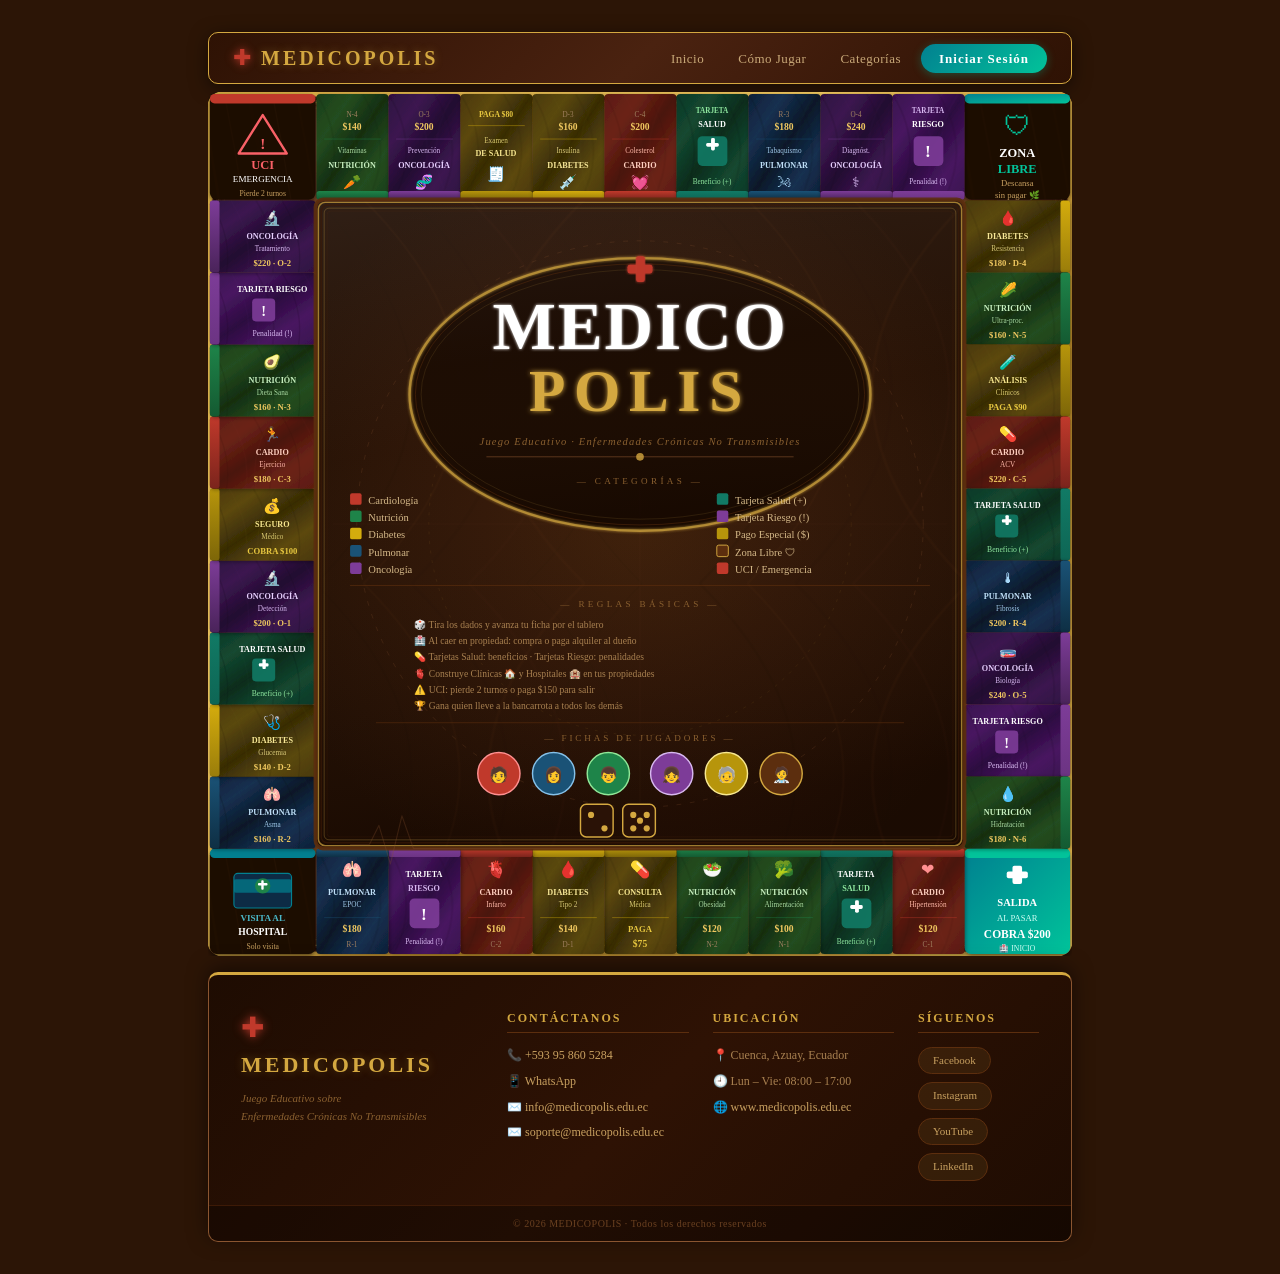
==== commit d6921fcb: "BarraNavegacion, Footer y Login" ====
--- a/index.html
+++ b/index.html
@@ -1,22 +1,955 @@
-
-  <!DOCTYPE html>
-  <html lang="en">
-    <head>
-      
-      <meta charset="UTF-8" />
-      <meta name="viewport" content="width=device-width, initial-scale=1.0" />
-      <title>MédicoPolis Game Design</title>
-      <meta name="description" content="Engage in MédicoPolis, a digital board game that educates players on health topics while navigating a fun, interactive Monopoly-style experience." />
-      <meta name="robots" content="noindex, nofollow" />
-      <style>html, body { height: 100%; margin: 0; } #root { height: 100%; }</style>
-      
-    </head>
-
-    <body>
-      
-      <div id="root"></div>
-      <script type="module" src="/src/main.tsx"></script>
-      
-    </body>
-  </html>
-  +<!DOCTYPE html>
+<html lang="es">
+<head>
+  <meta charset="UTF-8">
+  <title>MEDICOPOLIS — Tablero de Juego</title>
+  <link rel="stylesheet" href="styles.css">
+</head>
+<body>
+
+  <nav class="navbar">
+  <div class="nav-brand">
+    <span class="nav-cross">✚</span>
+    <span class="nav-title">MEDICOPOLIS</span>
+  </div>
+  <ul class="nav-links">
+    <li><a href="#">Inicio</a></li>
+    <li><a href="#">Cómo Jugar</a></li>
+    <li><a href="#">Categorías</a></li>
+    <li><a href="login.html" class="nav-btn-login">Iniciar Sesión</a></li>
+  </ul>
+  <button class="nav-hamburger" onclick="toggleMenu()">☰</button>
+</nav>
+
+<div class="board-wrap">
+<svg viewBox="0 0 900 900" xmlns="http://www.w3.org/2000/svg">
+<defs>
+
+  <!-- ══ MADERA BASE TABLERO ══ -->
+  <linearGradient id="woodMain" x1="0%" y1="0%" x2="0%" y2="100%">
+    <stop offset="0%"   stop-color="#7A4520"/>
+    <stop offset="6%"   stop-color="#8C5528"/>
+    <stop offset="12%"  stop-color="#6B3A18"/>
+    <stop offset="18%"  stop-color="#9A6030"/>
+    <stop offset="24%"  stop-color="#7A4520"/>
+    <stop offset="30%"  stop-color="#6B3A18"/>
+    <stop offset="36%"  stop-color="#8C5528"/>
+    <stop offset="42%"  stop-color="#5C3010"/>
+    <stop offset="48%"  stop-color="#9A6030"/>
+    <stop offset="54%"  stop-color="#7A4520"/>
+    <stop offset="60%"  stop-color="#6B3A18"/>
+    <stop offset="66%"  stop-color="#8C5528"/>
+    <stop offset="72%"  stop-color="#9A6030"/>
+    <stop offset="78%"  stop-color="#7A4520"/>
+    <stop offset="84%"  stop-color="#5C3010"/>
+    <stop offset="90%"  stop-color="#8C5528"/>
+    <stop offset="100%" stop-color="#6B3A18"/>
+  </linearGradient>
+
+  <!-- Vetas diagonales -->
+  <pattern id="grainPat" width="300" height="900" patternUnits="userSpaceOnUse">
+    <path d="M-10 0 Q80 450 -10 900"   stroke="#3D1A06" stroke-width="2.5" fill="none" opacity="0.22"/>
+    <path d="M15 0 Q105 450 15 900"    stroke="#5C2E0E" stroke-width="1.2" fill="none" opacity="0.18"/>
+    <path d="M40 0 Q130 450 40 900"    stroke="#2E1204" stroke-width="3"   fill="none" opacity="0.15"/>
+    <path d="M65 0 Q155 450 65 900"    stroke="#7A4520" stroke-width="0.8" fill="none" opacity="0.25"/>
+    <path d="M90 0 Q180 450 90 900"    stroke="#3D1A06" stroke-width="1.8" fill="none" opacity="0.2"/>
+    <path d="M115 0 Q205 450 115 900"  stroke="#5C2E0E" stroke-width="1"   fill="none" opacity="0.18"/>
+    <path d="M140 0 Q230 450 140 900"  stroke="#2E1204" stroke-width="2.2" fill="none" opacity="0.16"/>
+    <path d="M170 0 Q260 450 170 900"  stroke="#7A4520" stroke-width="0.7" fill="none" opacity="0.22"/>
+    <path d="M200 0 Q290 450 200 900"  stroke="#3D1A06" stroke-width="1.5" fill="none" opacity="0.2"/>
+    <path d="M230 0 Q320 450 230 900"  stroke="#5C2E0E" stroke-width="2.8" fill="none" opacity="0.14"/>
+    <path d="M260 0 Q350 450 260 900"  stroke="#2E1204" stroke-width="1.1" fill="none" opacity="0.19"/>
+    <path d="M290 0 Q195 450 290 900"  stroke="#7A4520" stroke-width="1.6" fill="none" opacity="0.2"/>
+  </pattern>
+
+  <!-- Nudo de madera -->
+  <radialGradient id="woodKnot1" cx="50%" cy="50%" r="50%">
+    <stop offset="0%"   stop-color="#2E1204" stop-opacity="0.5"/>
+    <stop offset="40%"  stop-color="#5C2E0E" stop-opacity="0.25"/>
+    <stop offset="100%" stop-color="#7A4520" stop-opacity="0"/>
+  </radialGradient>
+
+  <!-- Barniz -->
+  <linearGradient id="varnish" x1="0%" y1="0%" x2="15%" y2="100%">
+    <stop offset="0%"   stop-color="#FFFFFF" stop-opacity="0.08"/>
+    <stop offset="40%"  stop-color="#D4A060" stop-opacity="0.04"/>
+    <stop offset="100%" stop-color="#000000" stop-opacity="0.12"/>
+  </linearGradient>
+
+  <!-- Marco madera oscura -->
+  <linearGradient id="woodFrame" x1="0%" y1="0%" x2="100%" y2="100%">
+    <stop offset="0%"   stop-color="#3D1A06"/>
+    <stop offset="30%"  stop-color="#5C2E0E"/>
+    <stop offset="60%"  stop-color="#2E1204"/>
+    <stop offset="100%" stop-color="#4A2210"/>
+  </linearGradient>
+
+  <!-- Borde dorado -->
+  <linearGradient id="goldBorder" x1="0%" y1="0%" x2="100%" y2="100%">
+    <stop offset="0%"   stop-color="#D4A840"/>
+    <stop offset="35%"  stop-color="#F0C860"/>
+    <stop offset="65%"  stop-color="#B88828"/>
+    <stop offset="100%" stop-color="#E0B850"/>
+  </linearGradient>
+
+  <!-- ══ MADERA POR CATEGORÍA ══ -->
+  <linearGradient id="wCardio" x1="0%" y1="0%" x2="100%" y2="100%">
+    <stop offset="0%"   stop-color="#5C1A10"/>
+    <stop offset="25%"  stop-color="#6B2418"/>
+    <stop offset="50%"  stop-color="#4A1208"/>
+    <stop offset="75%"  stop-color="#6B2418"/>
+    <stop offset="100%" stop-color="#5C1A10"/>
+  </linearGradient>
+  <pattern id="grainCardio" width="75" height="120" patternUnits="userSpaceOnUse">
+    <path d="M0 0 Q37 60 0 120"   stroke="#3A0E08" stroke-width="1.5" fill="none" opacity="0.3"/>
+    <path d="M20 0 Q57 60 20 120" stroke="#7A2A20" stroke-width="0.8" fill="none" opacity="0.2"/>
+    <path d="M45 0 Q82 60 45 120" stroke="#3A0E08" stroke-width="2"   fill="none" opacity="0.22"/>
+    <path d="M65 0 Q28 60 65 120" stroke="#7A2A20" stroke-width="1"   fill="none" opacity="0.18"/>
+  </pattern>
+
+  <linearGradient id="wNutri" x1="0%" y1="0%" x2="100%" y2="100%">
+    <stop offset="0%"   stop-color="#1A3D18"/>
+    <stop offset="25%"  stop-color="#244D20"/>
+    <stop offset="50%"  stop-color="#142E10"/>
+    <stop offset="75%"  stop-color="#244D20"/>
+    <stop offset="100%" stop-color="#1A3D18"/>
+  </linearGradient>
+  <pattern id="grainNutri" width="75" height="120" patternUnits="userSpaceOnUse">
+    <path d="M0 0 Q37 60 0 120"   stroke="#0E2008" stroke-width="1.5" fill="none" opacity="0.3"/>
+    <path d="M22 0 Q59 60 22 120" stroke="#2A5A28" stroke-width="0.8" fill="none" opacity="0.2"/>
+    <path d="M48 0 Q85 60 48 120" stroke="#0E2008" stroke-width="2"   fill="none" opacity="0.22"/>
+    <path d="M68 0 Q31 60 68 120" stroke="#2A5A28" stroke-width="1"   fill="none" opacity="0.18"/>
+  </pattern>
+
+  <linearGradient id="wDiab" x1="0%" y1="0%" x2="100%" y2="100%">
+    <stop offset="0%"   stop-color="#4A3A08"/>
+    <stop offset="25%"  stop-color="#5A4810"/>
+    <stop offset="50%"  stop-color="#382C04"/>
+    <stop offset="75%"  stop-color="#5A4810"/>
+    <stop offset="100%" stop-color="#4A3A08"/>
+  </linearGradient>
+  <pattern id="grainDiab" width="75" height="120" patternUnits="userSpaceOnUse">
+    <path d="M0 0 Q37 60 0 120"   stroke="#2A1E02" stroke-width="1.5" fill="none" opacity="0.3"/>
+    <path d="M20 0 Q57 60 20 120" stroke="#6A5A18" stroke-width="0.8" fill="none" opacity="0.2"/>
+    <path d="M45 0 Q82 60 45 120" stroke="#2A1E02" stroke-width="2"   fill="none" opacity="0.22"/>
+    <path d="M68 0 Q31 60 68 120" stroke="#6A5A18" stroke-width="1"   fill="none" opacity="0.18"/>
+  </pattern>
+
+  <linearGradient id="wResp" x1="0%" y1="0%" x2="100%" y2="100%">
+    <stop offset="0%"   stop-color="#0E2038"/>
+    <stop offset="25%"  stop-color="#163050"/>
+    <stop offset="50%"  stop-color="#081828"/>
+    <stop offset="75%"  stop-color="#163050"/>
+    <stop offset="100%" stop-color="#0E2038"/>
+  </linearGradient>
+  <pattern id="grainResp" width="75" height="120" patternUnits="userSpaceOnUse">
+    <path d="M0 0 Q37 60 0 120"   stroke="#061018" stroke-width="1.5" fill="none" opacity="0.35"/>
+    <path d="M22 0 Q59 60 22 120" stroke="#1A3858" stroke-width="0.8" fill="none" opacity="0.22"/>
+    <path d="M48 0 Q85 60 48 120" stroke="#061018" stroke-width="2"   fill="none" opacity="0.25"/>
+    <path d="M68 0 Q31 60 68 120" stroke="#1A3858" stroke-width="1"   fill="none" opacity="0.2"/>
+  </pattern>
+
+  <linearGradient id="wOnco" x1="0%" y1="0%" x2="100%" y2="100%">
+    <stop offset="0%"   stop-color="#2E1040"/>
+    <stop offset="25%"  stop-color="#3C1850"/>
+    <stop offset="50%"  stop-color="#220830"/>
+    <stop offset="75%"  stop-color="#3C1850"/>
+    <stop offset="100%" stop-color="#2E1040"/>
+  </linearGradient>
+  <pattern id="grainOnco" width="75" height="120" patternUnits="userSpaceOnUse">
+    <path d="M0 0 Q37 60 0 120"   stroke="#180620" stroke-width="1.5" fill="none" opacity="0.35"/>
+    <path d="M22 0 Q59 60 22 120" stroke="#4A2060" stroke-width="0.8" fill="none" opacity="0.22"/>
+    <path d="M48 0 Q85 60 48 120" stroke="#180620" stroke-width="2"   fill="none" opacity="0.25"/>
+    <path d="M68 0 Q31 60 68 120" stroke="#4A2060" stroke-width="1"   fill="none" opacity="0.2"/>
+  </pattern>
+
+  <linearGradient id="wSalud" x1="0%" y1="0%" x2="100%" y2="100%">
+    <stop offset="0%"   stop-color="#0C3828"/>
+    <stop offset="25%"  stop-color="#144830"/>
+    <stop offset="50%"  stop-color="#082C1C"/>
+    <stop offset="75%"  stop-color="#144830"/>
+    <stop offset="100%" stop-color="#0C3828"/>
+  </linearGradient>
+  <pattern id="grainSalud" width="75" height="120" patternUnits="userSpaceOnUse">
+    <path d="M0 0 Q37 60 0 120"   stroke="#041810" stroke-width="1.5" fill="none" opacity="0.35"/>
+    <path d="M22 0 Q59 60 22 120" stroke="#1C5038" stroke-width="0.8" fill="none" opacity="0.22"/>
+    <path d="M48 0 Q85 60 48 120" stroke="#041810" stroke-width="2"   fill="none" opacity="0.25"/>
+    <path d="M68 0 Q31 60 68 120" stroke="#1C5038" stroke-width="1"   fill="none" opacity="0.2"/>
+  </pattern>
+
+  <linearGradient id="wRiesgo" x1="0%" y1="0%" x2="100%" y2="100%">
+    <stop offset="0%"   stop-color="#3A1050"/>
+    <stop offset="25%"  stop-color="#481860"/>
+    <stop offset="50%"  stop-color="#2C0840"/>
+    <stop offset="75%"  stop-color="#481860"/>
+    <stop offset="100%" stop-color="#3A1050"/>
+  </linearGradient>
+  <pattern id="grainRiesgo" width="75" height="120" patternUnits="userSpaceOnUse">
+    <path d="M0 0 Q37 60 0 120"   stroke="#1E0428" stroke-width="1.5" fill="none" opacity="0.35"/>
+    <path d="M22 0 Q59 60 22 120" stroke="#502070" stroke-width="0.8" fill="none" opacity="0.22"/>
+    <path d="M48 0 Q85 60 48 120" stroke="#1E0428" stroke-width="2"   fill="none" opacity="0.25"/>
+    <path d="M68 0 Q31 60 68 120" stroke="#502070" stroke-width="1"   fill="none" opacity="0.2"/>
+  </pattern>
+
+  <linearGradient id="wPago" x1="0%" y1="0%" x2="100%" y2="100%">
+    <stop offset="0%"   stop-color="#4A3808"/>
+    <stop offset="25%"  stop-color="#5C4810"/>
+    <stop offset="50%"  stop-color="#382C04"/>
+    <stop offset="75%"  stop-color="#5C4810"/>
+    <stop offset="100%" stop-color="#4A3808"/>
+  </linearGradient>
+  <pattern id="grainPago" width="75" height="120" patternUnits="userSpaceOnUse">
+    <path d="M0 0 Q37 60 0 120"   stroke="#281E02" stroke-width="1.5" fill="none" opacity="0.3"/>
+    <path d="M20 0 Q57 60 20 120" stroke="#6C5818" stroke-width="0.8" fill="none" opacity="0.2"/>
+    <path d="M45 0 Q82 60 45 120" stroke="#281E02" stroke-width="2"   fill="none" opacity="0.22"/>
+    <path d="M68 0 Q31 60 68 120" stroke="#6C5818" stroke-width="1"   fill="none" opacity="0.18"/>
+  </pattern>
+
+  <!-- Madera central -->
+  <radialGradient id="centerWood" cx="50%" cy="50%" r="60%">
+    <stop offset="0%"   stop-color="#3A1C08"/>
+    <stop offset="40%"  stop-color="#2E1406"/>
+    <stop offset="100%" stop-color="#1E0C02"/>
+  </radialGradient>
+  <pattern id="grainCenter" width="400" height="400" patternUnits="userSpaceOnUse" x="112" y="112">
+    <path d="M0 0 Q200 200 0 400"     stroke="#1A0A02" stroke-width="3"   fill="none" opacity="0.2"/>
+    <path d="M50 0 Q250 200 50 400"   stroke="#5C2E10" stroke-width="1.5" fill="none" opacity="0.15"/>
+    <path d="M100 0 Q300 200 100 400" stroke="#1A0A02" stroke-width="4"   fill="none" opacity="0.12"/>
+    <path d="M160 0 Q360 200 160 400" stroke="#4A2010" stroke-width="2"   fill="none" opacity="0.14"/>
+    <path d="M220 0 Q420 200 220 400" stroke="#1A0A02" stroke-width="1.5" fill="none" opacity="0.16"/>
+    <path d="M280 0 Q80 200 280 400"  stroke="#5C2E10" stroke-width="2.5" fill="none" opacity="0.13"/>
+    <path d="M340 0 Q140 200 340 400" stroke="#1A0A02" stroke-width="1.8" fill="none" opacity="0.15"/>
+  </pattern>
+
+  <!-- Gradientes de acento para tops/labels de casillas -->
+  <linearGradient id="gCardio" x1="0%" y1="0%" x2="0%" y2="100%">
+    <stop offset="0%" stop-color="#C0392B"/><stop offset="100%" stop-color="#7B241C"/>
+  </linearGradient>
+  <linearGradient id="gNutri" x1="0%" y1="0%" x2="0%" y2="100%">
+    <stop offset="0%" stop-color="#1E8449"/><stop offset="100%" stop-color="#145A32"/>
+  </linearGradient>
+  <linearGradient id="gDiab" x1="0%" y1="0%" x2="0%" y2="100%">
+    <stop offset="0%" stop-color="#D4AC0D"/><stop offset="100%" stop-color="#9A7D0A"/>
+  </linearGradient>
+  <linearGradient id="gResp" x1="0%" y1="0%" x2="0%" y2="100%">
+    <stop offset="0%" stop-color="#1A5276"/><stop offset="100%" stop-color="#0E2F44"/>
+  </linearGradient>
+  <linearGradient id="gOnco" x1="0%" y1="0%" x2="0%" y2="100%">
+    <stop offset="0%" stop-color="#7D3C98"/><stop offset="100%" stop-color="#4A235A"/>
+  </linearGradient>
+  <linearGradient id="gSalud" x1="0%" y1="0%" x2="0%" y2="100%">
+    <stop offset="0%" stop-color="#117A65"/><stop offset="100%" stop-color="#0E6655"/>
+  </linearGradient>
+  <linearGradient id="gRiesgo" x1="0%" y1="0%" x2="0%" y2="100%">
+    <stop offset="0%" stop-color="#7D3C98"/><stop offset="100%" stop-color="#6C3483"/>
+  </linearGradient>
+  <linearGradient id="gPago" x1="0%" y1="0%" x2="0%" y2="100%">
+    <stop offset="0%" stop-color="#B7950B"/><stop offset="100%" stop-color="#7D6608"/>
+  </linearGradient>
+  <linearGradient id="cornerTeal" x1="0%" y1="0%" x2="100%" y2="100%">
+    <stop offset="0%" stop-color="#028090"/><stop offset="100%" stop-color="#02C39A"/>
+  </linearGradient>
+
+  <!-- Filtros -->
+  <filter id="glow" x="-20%" y="-20%" width="140%" height="140%">
+    <feGaussianBlur stdDeviation="3" result="blur"/>
+    <feMerge><feMergeNode in="blur"/><feMergeNode in="SourceGraphic"/></feMerge>
+  </filter>
+  <filter id="glow2" x="-10%" y="-10%" width="120%" height="120%">
+    <feGaussianBlur stdDeviation="1.5" result="blur"/>
+    <feMerge><feMergeNode in="blur"/><feMergeNode in="SourceGraphic"/></feMerge>
+  </filter>
+  <filter id="shadow">
+    <feDropShadow dx="0" dy="2" stdDeviation="3" flood-color="#000" flood-opacity="0.6"/>
+  </filter>
+  <filter id="innerShadow">
+    <feDropShadow dx="1" dy="1" stdDeviation="2" flood-color="#000" flood-opacity="0.4"/>
+  </filter>
+</defs>
+
+<!-- ══ FONDO MADERA ══ -->
+<rect width="900" height="900" fill="url(#woodMain)" rx="14"/>
+<rect width="900" height="900" fill="url(#grainPat)"  rx="14" opacity="0.85"/>
+<rect width="900" height="900" fill="url(#varnish)"   rx="14"/>
+<!-- Nudos decorativos -->
+<ellipse cx="200" cy="180" rx="55" ry="35" fill="url(#woodKnot1)" opacity="0.6"/>
+<ellipse cx="700" cy="720" rx="65" ry="40" fill="url(#woodKnot1)" opacity="0.5"/>
+<ellipse cx="750" cy="200" rx="40" ry="28" fill="url(#woodKnot1)" opacity="0.4"/>
+<ellipse cx="180" cy="700" rx="48" ry="32" fill="url(#woodKnot1)" opacity="0.45"/>
+
+<!-- Marco exterior laminado -->
+<rect x="2"  y="2"  width="896" height="896" fill="none" stroke="url(#goldBorder)" stroke-width="5"   rx="13"/>
+<rect x="7"  y="7"  width="886" height="886" fill="none" stroke="#2E1204"          stroke-width="3"   rx="10"/>
+<rect x="11" y="11" width="878" height="878" fill="none" stroke="#D4A840"          stroke-width="1.2" rx="8"  opacity="0.7"/>
+<rect x="14" y="14" width="872" height="872" fill="none" stroke="#5C2E0E"          stroke-width="1.5" rx="7"  opacity="0.5"/>
+<rect x="17" y="17" width="866" height="866" fill="none" stroke="#E0B850"          stroke-width="0.6" rx="6"  opacity="0.4"/>
+
+<!-- Tachuelas esquinas -->
+<circle cx="22"  cy="22"  r="8" fill="#5C2E0E" stroke="#D4A840" stroke-width="1.5"/>
+<circle cx="22"  cy="22"  r="3" fill="#D4A840"/>
+<circle cx="878" cy="22"  r="8" fill="#5C2E0E" stroke="#D4A840" stroke-width="1.5"/>
+<circle cx="878" cy="22"  r="3" fill="#D4A840"/>
+<circle cx="22"  cy="878" r="8" fill="#5C2E0E" stroke="#D4A840" stroke-width="1.5"/>
+<circle cx="22"  cy="878" r="3" fill="#D4A840"/>
+<circle cx="878" cy="878" r="8" fill="#5C2E0E" stroke="#D4A840" stroke-width="1.5"/>
+<circle cx="878" cy="878" r="3" fill="#D4A840"/>
+
+
+<!-- ══════════════════════════════════
+     CORNERS
+══════════════════════════════════ -->
+
+<!-- Bottom-Right: SALIDA -->
+<g transform="translate(788,788)">
+  <rect width="110" height="110" fill="url(#cornerTeal)" rx="7" filter="url(#shadow)"/>
+  <rect x="0" y="0" width="110" height="10" fill="#02C39A" rx="5"/>
+  <rect x="44" y="24" width="22" height="7"  fill="white" rx="2"/>
+  <rect x="50" y="18" width="10" height="19" fill="white" rx="2"/>
+  <text x="55" y="60"  text-anchor="middle" fill="white"  font-size="11" font-family="Georgia" font-weight="bold">SALIDA</text>
+  <text x="55" y="76"  text-anchor="middle" fill="#d0fff5" font-size="9"  font-family="Georgia">AL PASAR</text>
+  <text x="55" y="93"  text-anchor="middle" fill="white"  font-size="12" font-family="Georgia" font-weight="bold">COBRA $200</text>
+  <text x="55" y="107" text-anchor="middle" fill="#d0fff5" font-size="8"  font-family="Georgia">🏥 INICIO</text>
+</g>
+
+<!-- Bottom-Left: VISITA HOSPITAL -->
+<g transform="translate(2,788)">
+  <rect width="110" height="110" fill="#1A0A02" rx="7" filter="url(#shadow)"/>
+  <rect width="110" height="110" fill="url(#grainPat)" rx="7" opacity="0.5"/>
+  <rect x="0" y="0" width="110" height="10" fill="#028090" rx="5"/>
+  <rect x="25" y="26" width="60" height="36" fill="#0D2B45" rx="4" stroke="#028090" stroke-width="1.2"/>
+  <rect x="25" y="32" width="60" height="14" fill="#028090" rx="2" opacity="0.7"/>
+  <circle cx="55" cy="39" r="8" fill="#1E8449"/>
+  <rect x="50" y="36"  width="10" height="2.5" fill="white" rx="1"/>
+  <rect x="53.5" y="33" width="2.5" height="10" fill="white" rx="1"/>
+  <text x="55" y="76"  text-anchor="middle" fill="#4ab8c8" font-size="9.5" font-family="Georgia" font-weight="bold">VISITA AL</text>
+  <text x="55" y="90"  text-anchor="middle" fill="white"   font-size="10"  font-family="Georgia" font-weight="bold">HOSPITAL</text>
+  <text x="55" y="105" text-anchor="middle" fill="#C8A060"  font-size="8"   font-family="Georgia">Solo visita</text>
+</g>
+
+<!-- Top-Left: UCI EMERGENCIA -->
+<g transform="translate(2,2)">
+  <rect width="110" height="110" fill="#1A0A02" rx="7" filter="url(#shadow)"/>
+  <rect width="110" height="110" fill="url(#grainPat)" rx="7" opacity="0.4"/>
+  <rect x="0" y="0" width="110" height="10" fill="#C0392B" rx="5"/>
+  <polygon points="55,22 80,62 30,62" fill="none" stroke="#F96167" stroke-width="2.5" stroke-linejoin="round"/>
+  <text x="55" y="57"  text-anchor="middle" fill="#F96167" font-size="16" font-weight="bold">!</text>
+  <text x="55" y="78"  text-anchor="middle" fill="#F96167" font-size="13" font-family="Georgia" font-weight="bold">UCI</text>
+  <text x="55" y="92"  text-anchor="middle" fill="white"   font-size="9.5" font-family="Georgia">EMERGENCIA</text>
+  <text x="55" y="106" text-anchor="middle" fill="#C8A060"  font-size="8"  font-family="Georgia">Pierde 2 turnos</text>
+</g>
+
+<!-- Top-Right: ZONA LIBRE -->
+<g transform="translate(788,2)">
+  <rect width="110" height="110" fill="#1A0A02" rx="7" filter="url(#shadow)"/>
+  <rect width="110" height="110" fill="url(#grainPat)" rx="7" opacity="0.4"/>
+  <rect x="0" y="0" width="110" height="10" fill="url(#cornerTeal)" rx="5"/>
+  <text x="55" y="43"  text-anchor="middle" fill="#02C39A" font-size="28">🛡</text>
+  <text x="55" y="66"  text-anchor="middle" fill="white"   font-size="13" font-family="Georgia" font-weight="bold">ZONA</text>
+  <text x="55" y="82"  text-anchor="middle" fill="#02C39A" font-size="13" font-family="Georgia" font-weight="bold">LIBRE</text>
+  <text x="55" y="96"  text-anchor="middle" fill="#C8A060"  font-size="9"  font-family="Georgia">Descansa</text>
+  <text x="55" y="108" text-anchor="middle" fill="#C8A060"  font-size="9"  font-family="Georgia">sin pagar 🌿</text>
+</g>
+
+
+<!-- ══════════════════════════════════
+     BOTTOM ROW (right → left)
+══════════════════════════════════ -->
+
+<!-- C-1 Hipertensión -->
+<g transform="translate(713,788)">
+  <rect width="75" height="110" fill="url(#wCardio)" rx="4" filter="url(#innerShadow)"/>
+  <rect width="75" height="110" fill="url(#grainCardio)" rx="4" opacity="0.6"/>
+  <rect x="0" y="0" width="75" height="9" fill="url(#gCardio)" rx="3"/>
+  <text x="37" y="28"  text-anchor="middle" fill="#ff9090" font-size="17">❤</text>
+  <text x="37" y="48"  text-anchor="middle" fill="#FFD0C0" font-size="8.5" font-family="Georgia" font-weight="bold">CARDIO</text>
+  <text x="37" y="61"  text-anchor="middle" fill="#FFB8A8" font-size="7.5" font-family="Georgia">Hipertensión</text>
+  <line x1="8" y1="72" x2="67" y2="72" stroke="#C0392B" stroke-width="0.7" opacity="0.6"/>
+  <text x="37" y="87"  text-anchor="middle" fill="#F0C860" font-size="10" font-weight="bold" font-family="Georgia">$120</text>
+  <text x="37" y="103" text-anchor="middle" fill="#A08060" font-size="7.5" font-family="Georgia">C-1</text>
+</g>
+
+<!-- Tarjeta Salud -->
+<g transform="translate(638,788)">
+  <rect width="75" height="110" fill="url(#wSalud)" rx="4" filter="url(#innerShadow)"/>
+  <rect width="75" height="110" fill="url(#grainSalud)" rx="4" opacity="0.6"/>
+  <rect x="0" y="0" width="75" height="9" fill="url(#gSalud)" rx="3"/>
+  <text x="37" y="30"  text-anchor="middle" fill="white"   font-size="8.5" font-family="Georgia" font-weight="bold">TARJETA</text>
+  <text x="37" y="44"  text-anchor="middle" fill="#90E8A0" font-size="8.5" font-family="Georgia" font-weight="bold">SALUD</text>
+  <rect x="22" y="52" width="31" height="31" fill="#117A65" rx="5" opacity="0.9"/>
+  <rect x="31" y="59" width="13" height="4"  fill="white" rx="1.5"/>
+  <rect x="36" y="54" width="4"  height="13" fill="white" rx="1.5"/>
+  <text x="37" y="100" text-anchor="middle" fill="#90E8A0" font-size="7.5" font-family="Georgia">Beneficio (+)</text>
+</g>
+
+<!-- N-1 Alimentación -->
+<g transform="translate(563,788)">
+  <rect width="75" height="110" fill="url(#wNutri)" rx="4" filter="url(#innerShadow)"/>
+  <rect width="75" height="110" fill="url(#grainNutri)" rx="4" opacity="0.6"/>
+  <rect x="0" y="0" width="75" height="9" fill="url(#gNutri)" rx="3"/>
+  <text x="37" y="28"  text-anchor="middle" fill="#90E898" font-size="17">🥦</text>
+  <text x="37" y="48"  text-anchor="middle" fill="#C8F0C0" font-size="8.5" font-family="Georgia" font-weight="bold">NUTRICIÓN</text>
+  <text x="37" y="61"  text-anchor="middle" fill="#A8D8A0" font-size="7.5" font-family="Georgia">Alimentación</text>
+  <line x1="8" y1="72" x2="67" y2="72" stroke="#1E8449" stroke-width="0.7" opacity="0.6"/>
+  <text x="37" y="87"  text-anchor="middle" fill="#F0C860" font-size="10" font-weight="bold" font-family="Georgia">$100</text>
+  <text x="37" y="103" text-anchor="middle" fill="#A08060" font-size="7.5" font-family="Georgia">N-1</text>
+</g>
+
+<!-- N-2 Obesidad -->
+<g transform="translate(488,788)">
+  <rect width="75" height="110" fill="url(#wNutri)" rx="4" filter="url(#innerShadow)"/>
+  <rect width="75" height="110" fill="url(#grainNutri)" rx="4" opacity="0.6"/>
+  <rect x="0" y="0" width="75" height="9" fill="url(#gNutri)" rx="3"/>
+  <text x="37" y="28"  text-anchor="middle" fill="#90E898" font-size="17">🥗</text>
+  <text x="37" y="48"  text-anchor="middle" fill="#C8F0C0" font-size="8.5" font-family="Georgia" font-weight="bold">NUTRICIÓN</text>
+  <text x="37" y="61"  text-anchor="middle" fill="#A8D8A0" font-size="7.5" font-family="Georgia">Obesidad</text>
+  <line x1="8" y1="72" x2="67" y2="72" stroke="#1E8449" stroke-width="0.7" opacity="0.6"/>
+  <text x="37" y="87"  text-anchor="middle" fill="#F0C860" font-size="10" font-weight="bold" font-family="Georgia">$120</text>
+  <text x="37" y="103" text-anchor="middle" fill="#A08060" font-size="7.5" font-family="Georgia">N-2</text>
+</g>
+
+<!-- Consulta Médica -->
+<g transform="translate(413,788)">
+  <rect width="75" height="110" fill="url(#wPago)" rx="4" filter="url(#innerShadow)"/>
+  <rect width="75" height="110" fill="url(#grainPago)" rx="4" opacity="0.6"/>
+  <rect x="0" y="0" width="75" height="9" fill="url(#gPago)" rx="3"/>
+  <text x="37" y="28"  text-anchor="middle" fill="#F8E890" font-size="17">💊</text>
+  <text x="37" y="48"  text-anchor="middle" fill="#F8E890" font-size="8.5" font-family="Georgia" font-weight="bold">CONSULTA</text>
+  <text x="37" y="61"  text-anchor="middle" fill="#D8C870" font-size="7.5" font-family="Georgia">Médica</text>
+  <line x1="8" y1="72" x2="67" y2="72" stroke="#D4AC0D" stroke-width="0.7" opacity="0.6"/>
+  <text x="37" y="87"  text-anchor="middle" fill="#E8C840" font-size="9"  font-weight="bold" font-family="Georgia">PAGA</text>
+  <text x="37" y="103" text-anchor="middle" fill="#E8C840" font-size="10" font-weight="bold" font-family="Georgia">$75</text>
+</g>
+
+<!-- D-1 Diabetes Tipo 2 -->
+<g transform="translate(338,788)">
+  <rect width="75" height="110" fill="url(#wDiab)" rx="4" filter="url(#innerShadow)"/>
+  <rect width="75" height="110" fill="url(#grainDiab)" rx="4" opacity="0.6"/>
+  <rect x="0" y="0" width="75" height="9" fill="url(#gDiab)" rx="3"/>
+  <text x="37" y="28"  text-anchor="middle" fill="#F8E898" font-size="17">🩸</text>
+  <text x="37" y="48"  text-anchor="middle" fill="#F8E898" font-size="8.5" font-family="Georgia" font-weight="bold">DIABETES</text>
+  <text x="37" y="61"  text-anchor="middle" fill="#D8C878" font-size="7.5" font-family="Georgia">Tipo 2</text>
+  <line x1="8" y1="72" x2="67" y2="72" stroke="#D4AC0D" stroke-width="0.7" opacity="0.6"/>
+  <text x="37" y="87"  text-anchor="middle" fill="#F0C860" font-size="10" font-weight="bold" font-family="Georgia">$140</text>
+  <text x="37" y="103" text-anchor="middle" fill="#A08060" font-size="7.5" font-family="Georgia">D-1</text>
+</g>
+
+<!-- C-2 Infarto -->
+<g transform="translate(263,788)">
+  <rect width="75" height="110" fill="url(#wCardio)" rx="4" filter="url(#innerShadow)"/>
+  <rect width="75" height="110" fill="url(#grainCardio)" rx="4" opacity="0.6"/>
+  <rect x="0" y="0" width="75" height="9" fill="url(#gCardio)" rx="3"/>
+  <text x="37" y="28"  text-anchor="middle" fill="#FF9090" font-size="17">🫀</text>
+  <text x="37" y="48"  text-anchor="middle" fill="#FFD0C0" font-size="8.5" font-family="Georgia" font-weight="bold">CARDIO</text>
+  <text x="37" y="61"  text-anchor="middle" fill="#FFB8A8" font-size="7.5" font-family="Georgia">Infarto</text>
+  <line x1="8" y1="72" x2="67" y2="72" stroke="#C0392B" stroke-width="0.7" opacity="0.6"/>
+  <text x="37" y="87"  text-anchor="middle" fill="#F0C860" font-size="10" font-weight="bold" font-family="Georgia">$160</text>
+  <text x="37" y="103" text-anchor="middle" fill="#A08060" font-size="7.5" font-family="Georgia">C-2</text>
+</g>
+
+<!-- Tarjeta Riesgo -->
+<g transform="translate(188,788)">
+  <rect width="75" height="110" fill="url(#wRiesgo)" rx="4" filter="url(#innerShadow)"/>
+  <rect width="75" height="110" fill="url(#grainRiesgo)" rx="4" opacity="0.6"/>
+  <rect x="0" y="0" width="75" height="9" fill="url(#gRiesgo)" rx="3"/>
+  <text x="37" y="30"  text-anchor="middle" fill="white"   font-size="8.5" font-family="Georgia" font-weight="bold">TARJETA</text>
+  <text x="37" y="44"  text-anchor="middle" fill="#D8B8F0" font-size="8.5" font-family="Georgia" font-weight="bold">RIESGO</text>
+  <rect x="22" y="52" width="31" height="31" fill="#7D3C98" rx="5" opacity="0.9"/>
+  <text x="37" y="74"  text-anchor="middle" fill="white"   font-size="18" font-weight="bold">!</text>
+  <text x="37" y="100" text-anchor="middle" fill="#D8B8F0" font-size="7.5" font-family="Georgia">Penalidad (!)</text>
+</g>
+
+<!-- R-1 EPOC -->
+<g transform="translate(113,788)">
+  <rect width="75" height="110" fill="url(#wResp)" rx="4" filter="url(#innerShadow)"/>
+  <rect width="75" height="110" fill="url(#grainResp)" rx="4" opacity="0.6"/>
+  <rect x="0" y="0" width="75" height="9" fill="url(#gResp)" rx="3"/>
+  <text x="37" y="28"  text-anchor="middle" fill="#A8D8F8" font-size="17">🫁</text>
+  <text x="37" y="48"  text-anchor="middle" fill="#C0E0F8" font-size="8.5" font-family="Georgia" font-weight="bold">PULMONAR</text>
+  <text x="37" y="61"  text-anchor="middle" fill="#A0C8E8" font-size="7.5" font-family="Georgia">EPOC</text>
+  <line x1="8" y1="72" x2="67" y2="72" stroke="#1A5276" stroke-width="0.7" opacity="0.6"/>
+  <text x="37" y="87"  text-anchor="middle" fill="#F0C860" font-size="10" font-weight="bold" font-family="Georgia">$180</text>
+  <text x="37" y="103" text-anchor="middle" fill="#A08060" font-size="7.5" font-family="Georgia">R-1</text>
+</g>
+
+
+<!-- ══════════════════════════════════
+     TOP ROW (left → right)
+══════════════════════════════════ -->
+
+<!-- N-4 Vitaminas -->
+<g transform="translate(113,2)">
+  <rect width="75" height="110" fill="url(#wNutri)" rx="4" filter="url(#innerShadow)"/>
+  <rect width="75" height="110" fill="url(#grainNutri)" rx="4" opacity="0.6"/>
+  <rect x="0" y="101" width="75" height="9" fill="url(#gNutri)" rx="3"/>
+  <text x="37" y="24"  text-anchor="middle" fill="#A08060" font-size="7.5" font-family="Georgia">N-4</text>
+  <text x="37" y="38"  text-anchor="middle" fill="#F0C860" font-size="10" font-weight="bold" font-family="Georgia">$140</text>
+  <line x1="8" y1="47" x2="67" y2="47" stroke="#1E8449" stroke-width="0.7" opacity="0.6"/>
+  <text x="37" y="62"  text-anchor="middle" fill="#A8D8A0" font-size="7.5" font-family="Georgia">Vitaminas</text>
+  <text x="37" y="77"  text-anchor="middle" fill="#C8F0C0" font-size="8.5" font-family="Georgia" font-weight="bold">NUTRICIÓN</text>
+  <text x="37" y="97"  text-anchor="middle" fill="#90E898" font-size="15">🥕</text>
+</g>
+
+<!-- O-3 Prevención -->
+<g transform="translate(188,2)">
+  <rect width="75" height="110" fill="url(#wOnco)" rx="4" filter="url(#innerShadow)"/>
+  <rect width="75" height="110" fill="url(#grainOnco)" rx="4" opacity="0.6"/>
+  <rect x="0" y="101" width="75" height="9" fill="url(#gOnco)" rx="3"/>
+  <text x="37" y="24"  text-anchor="middle" fill="#A08060" font-size="7.5" font-family="Georgia">O-3</text>
+  <text x="37" y="38"  text-anchor="middle" fill="#F0C860" font-size="10" font-weight="bold" font-family="Georgia">$200</text>
+  <line x1="8" y1="47" x2="67" y2="47" stroke="#7D3C98" stroke-width="0.7" opacity="0.6"/>
+  <text x="37" y="62"  text-anchor="middle" fill="#D8B8F0" font-size="7.5" font-family="Georgia">Prevención</text>
+  <text x="37" y="77"  text-anchor="middle" fill="#E8D0FF" font-size="8.5" font-family="Georgia" font-weight="bold">ONCOLOGÍA</text>
+  <text x="37" y="97"  text-anchor="middle" fill="#D8B8F0" font-size="15">🧬</text>
+</g>
+
+<!-- Paga $80 Examen -->
+<g transform="translate(263,2)">
+  <rect width="75" height="110" fill="url(#wPago)" rx="4" filter="url(#innerShadow)"/>
+  <rect width="75" height="110" fill="url(#grainPago)" rx="4" opacity="0.6"/>
+  <rect x="0" y="101" width="75" height="9" fill="url(#gPago)" rx="3"/>
+  <text x="37" y="24"  text-anchor="middle" fill="#E8C840" font-size="8"   font-family="Georgia" font-weight="bold">PAGA $80</text>
+  <line x1="8" y1="33" x2="67" y2="33" stroke="#D4AC0D" stroke-width="0.7" opacity="0.6"/>
+  <text x="37" y="51"  text-anchor="middle" fill="#D8C870" font-size="7.5" font-family="Georgia">Examen</text>
+  <text x="37" y="65"  text-anchor="middle" fill="#F8E890" font-size="8.5" font-family="Georgia" font-weight="bold">DE SALUD</text>
+  <text x="37" y="89"  text-anchor="middle" fill="#F8E890" font-size="15">🧾</text>
+</g>
+
+<!-- D-3 Insulina -->
+<g transform="translate(338,2)">
+  <rect width="75" height="110" fill="url(#wDiab)" rx="4" filter="url(#innerShadow)"/>
+  <rect width="75" height="110" fill="url(#grainDiab)" rx="4" opacity="0.6"/>
+  <rect x="0" y="101" width="75" height="9" fill="url(#gDiab)" rx="3"/>
+  <text x="37" y="24"  text-anchor="middle" fill="#A08060" font-size="7.5" font-family="Georgia">D-3</text>
+  <text x="37" y="38"  text-anchor="middle" fill="#F0C860" font-size="10" font-weight="bold" font-family="Georgia">$160</text>
+  <line x1="8" y1="47" x2="67" y2="47" stroke="#D4AC0D" stroke-width="0.7" opacity="0.6"/>
+  <text x="37" y="62"  text-anchor="middle" fill="#D8C878" font-size="7.5" font-family="Georgia">Insulina</text>
+  <text x="37" y="77"  text-anchor="middle" fill="#F8E898" font-size="8.5" font-family="Georgia" font-weight="bold">DIABETES</text>
+  <text x="37" y="97"  text-anchor="middle" fill="#F8E898" font-size="15">💉</text>
+</g>
+
+<!-- C-4 Colesterol -->
+<g transform="translate(413,2)">
+  <rect width="75" height="110" fill="url(#wCardio)" rx="4" filter="url(#innerShadow)"/>
+  <rect width="75" height="110" fill="url(#grainCardio)" rx="4" opacity="0.6"/>
+  <rect x="0" y="101" width="75" height="9" fill="url(#gCardio)" rx="3"/>
+  <text x="37" y="24"  text-anchor="middle" fill="#A08060" font-size="7.5" font-family="Georgia">C-4</text>
+  <text x="37" y="38"  text-anchor="middle" fill="#F0C860" font-size="10" font-weight="bold" font-family="Georgia">$200</text>
+  <line x1="8" y1="47" x2="67" y2="47" stroke="#C0392B" stroke-width="0.7" opacity="0.6"/>
+  <text x="37" y="62"  text-anchor="middle" fill="#FFB8A8" font-size="7.5" font-family="Georgia">Colesterol</text>
+  <text x="37" y="77"  text-anchor="middle" fill="#FFD0C0" font-size="8.5" font-family="Georgia" font-weight="bold">CARDIO</text>
+  <text x="37" y="97"  text-anchor="middle" fill="#FF9090" font-size="15">💓</text>
+</g>
+
+<!-- Tarjeta Salud top -->
+<g transform="translate(488,2)">
+  <rect width="75" height="110" fill="url(#wSalud)" rx="4" filter="url(#innerShadow)"/>
+  <rect width="75" height="110" fill="url(#grainSalud)" rx="4" opacity="0.6"/>
+  <rect x="0" y="101" width="75" height="9" fill="url(#gSalud)" rx="3"/>
+  <text x="37" y="20"  text-anchor="middle" fill="#90E8A0" font-size="7.5" font-family="Georgia" font-weight="bold">TARJETA</text>
+  <text x="37" y="34"  text-anchor="middle" fill="white"   font-size="8.5" font-family="Georgia" font-weight="bold">SALUD</text>
+  <rect x="22" y="44" width="31" height="31" fill="#117A65" rx="5" opacity="0.9"/>
+  <rect x="31" y="51" width="13" height="4"  fill="white" rx="1.5"/>
+  <rect x="36" y="46" width="4"  height="13" fill="white" rx="1.5"/>
+  <text x="37" y="94"  text-anchor="middle" fill="#90E8A0" font-size="7.5" font-family="Georgia">Beneficio (+)</text>
+</g>
+
+<!-- R-3 Tabaquismo -->
+<g transform="translate(563,2)">
+  <rect width="75" height="110" fill="url(#wResp)" rx="4" filter="url(#innerShadow)"/>
+  <rect width="75" height="110" fill="url(#grainResp)" rx="4" opacity="0.6"/>
+  <rect x="0" y="101" width="75" height="9" fill="url(#gResp)" rx="3"/>
+  <text x="37" y="24"  text-anchor="middle" fill="#A08060" font-size="7.5" font-family="Georgia">R-3</text>
+  <text x="37" y="38"  text-anchor="middle" fill="#F0C860" font-size="10" font-weight="bold" font-family="Georgia">$180</text>
+  <line x1="8" y1="47" x2="67" y2="47" stroke="#1A5276" stroke-width="0.7" opacity="0.6"/>
+  <text x="37" y="62"  text-anchor="middle" fill="#A0C8E8" font-size="7.5" font-family="Georgia">Tabaquismo</text>
+  <text x="37" y="77"  text-anchor="middle" fill="#C0E0F8" font-size="8.5" font-family="Georgia" font-weight="bold">PULMONAR</text>
+  <text x="37" y="97"  text-anchor="middle" fill="#A8D8F8" font-size="15">🌬</text>
+</g>
+
+<!-- O-4 Diagnóstico -->
+<g transform="translate(638,2)">
+  <rect width="75" height="110" fill="url(#wOnco)" rx="4" filter="url(#innerShadow)"/>
+  <rect width="75" height="110" fill="url(#grainOnco)" rx="4" opacity="0.6"/>
+  <rect x="0" y="101" width="75" height="9" fill="url(#gOnco)" rx="3"/>
+  <text x="37" y="24"  text-anchor="middle" fill="#A08060" font-size="7.5" font-family="Georgia">O-4</text>
+  <text x="37" y="38"  text-anchor="middle" fill="#F0C860" font-size="10" font-weight="bold" font-family="Georgia">$240</text>
+  <line x1="8" y1="47" x2="67" y2="47" stroke="#7D3C98" stroke-width="0.7" opacity="0.6"/>
+  <text x="37" y="62"  text-anchor="middle" fill="#D8B8F0" font-size="7.5" font-family="Georgia">Diagnóst.</text>
+  <text x="37" y="77"  text-anchor="middle" fill="#E8D0FF" font-size="8.5" font-family="Georgia" font-weight="bold">ONCOLOGÍA</text>
+  <text x="37" y="97"  text-anchor="middle" fill="#D8B8F0" font-size="15">⚕</text>
+</g>
+
+<!-- Tarjeta Riesgo top -->
+<g transform="translate(713,2)">
+  <rect width="75" height="110" fill="url(#wRiesgo)" rx="4" filter="url(#innerShadow)"/>
+  <rect width="75" height="110" fill="url(#grainRiesgo)" rx="4" opacity="0.6"/>
+  <rect x="0" y="101" width="75" height="9" fill="url(#gRiesgo)" rx="3"/>
+  <text x="37" y="20"  text-anchor="middle" fill="#D8B8F0" font-size="7.5" font-family="Georgia" font-weight="bold">TARJETA</text>
+  <text x="37" y="34"  text-anchor="middle" fill="white"   font-size="8.5" font-family="Georgia" font-weight="bold">RIESGO</text>
+  <rect x="22" y="44" width="31" height="31" fill="#7D3C98" rx="5" opacity="0.9"/>
+  <text x="37" y="66"  text-anchor="middle" fill="white"   font-size="18" font-weight="bold">!</text>
+  <text x="37" y="94"  text-anchor="middle" fill="#D8B8F0" font-size="7.5" font-family="Georgia">Penalidad (!)</text>
+</g>
+
+
+<!-- ══════════════════════════════════
+     LEFT COL (bottom → top)
+══════════════════════════════════ -->
+
+<!-- R-2 Asma -->
+<g transform="translate(2,713)">
+  <rect width="110" height="75" fill="url(#wResp)" rx="4" filter="url(#innerShadow)"/>
+  <rect width="110" height="75" fill="url(#grainResp)" rx="4" opacity="0.6"/>
+  <rect x="0" y="0" width="10" height="75" fill="url(#gResp)" rx="3"/>
+  <text x="65" y="23" text-anchor="middle" fill="#A8D8F8" font-size="15">🫁</text>
+  <text x="65" y="40" text-anchor="middle" fill="#C0E0F8" font-size="8.5" font-family="Georgia" font-weight="bold">PULMONAR</text>
+  <text x="65" y="53" text-anchor="middle" fill="#A0C8E8" font-size="7.5" font-family="Georgia">Asma</text>
+  <text x="65" y="68" text-anchor="middle" fill="#F0C860" font-size="9"   font-weight="bold" font-family="Georgia">$160 · R-2</text>
+</g>
+
+<!-- D-2 Glucemia -->
+<g transform="translate(2,638)">
+  <rect width="110" height="75" fill="url(#wDiab)" rx="4" filter="url(#innerShadow)"/>
+  <rect width="110" height="75" fill="url(#grainDiab)" rx="4" opacity="0.6"/>
+  <rect x="0" y="0" width="10" height="75" fill="url(#gDiab)" rx="3"/>
+  <text x="65" y="23" text-anchor="middle" fill="#F8E898" font-size="15">🩺</text>
+  <text x="65" y="40" text-anchor="middle" fill="#F8E898" font-size="8.5" font-family="Georgia" font-weight="bold">DIABETES</text>
+  <text x="65" y="53" text-anchor="middle" fill="#D8C878" font-size="7.5" font-family="Georgia">Glucemia</text>
+  <text x="65" y="68" text-anchor="middle" fill="#F0C860" font-size="9"   font-weight="bold" font-family="Georgia">$140 · D-2</text>
+</g>
+
+<!-- Tarjeta Salud izq -->
+<g transform="translate(2,563)">
+  <rect width="110" height="75" fill="url(#wSalud)" rx="4" filter="url(#innerShadow)"/>
+  <rect width="110" height="75" fill="url(#grainSalud)" rx="4" opacity="0.6"/>
+  <rect x="0" y="0" width="10" height="75" fill="url(#gSalud)" rx="3"/>
+  <text x="65" y="20" text-anchor="middle" fill="white"   font-size="8.5" font-family="Georgia" font-weight="bold">TARJETA SALUD</text>
+  <rect x="44" y="27" width="24" height="24" fill="#117A65" rx="4" opacity="0.9"/>
+  <rect x="51" y="32" width="10" height="3.5" fill="white" rx="1"/>
+  <rect x="54.7" y="28" width="3.5" height="10" fill="white" rx="1"/>
+  <text x="65" y="66" text-anchor="middle" fill="#90E8A0" font-size="8" font-family="Georgia">Beneficio (+)</text>
+</g>
+
+<!-- O-1 Detección -->
+<g transform="translate(2,488)">
+  <rect width="110" height="75" fill="url(#wOnco)" rx="4" filter="url(#innerShadow)"/>
+  <rect width="110" height="75" fill="url(#grainOnco)" rx="4" opacity="0.6"/>
+  <rect x="0" y="0" width="10" height="75" fill="url(#gOnco)" rx="3"/>
+  <text x="65" y="23" text-anchor="middle" fill="#D8B8F0" font-size="15">🔬</text>
+  <text x="65" y="40" text-anchor="middle" fill="#E8D0FF" font-size="8.5" font-family="Georgia" font-weight="bold">ONCOLOGÍA</text>
+  <text x="65" y="53" text-anchor="middle" fill="#D8B8F0" font-size="7.5" font-family="Georgia">Detección</text>
+  <text x="65" y="68" text-anchor="middle" fill="#F0C860" font-size="9"   font-weight="bold" font-family="Georgia">$200 · O-1</text>
+</g>
+
+<!-- Seguro Médico -->
+<g transform="translate(2,413)">
+  <rect width="110" height="75" fill="url(#wPago)" rx="4" filter="url(#innerShadow)"/>
+  <rect width="110" height="75" fill="url(#grainPago)" rx="4" opacity="0.6"/>
+  <rect x="0" y="0" width="10" height="75" fill="url(#gPago)" rx="3"/>
+  <text x="65" y="23" text-anchor="middle" fill="#F8E890" font-size="15">💰</text>
+  <text x="65" y="40" text-anchor="middle" fill="#F8E890" font-size="8.5" font-family="Georgia" font-weight="bold">SEGURO</text>
+  <text x="65" y="53" text-anchor="middle" fill="#D8C870" font-size="7.5" font-family="Georgia">Médico</text>
+  <text x="65" y="68" text-anchor="middle" fill="#E8C840" font-size="9"   font-weight="bold" font-family="Georgia">COBRA $100</text>
+</g>
+
+<!-- C-3 Ejercicio -->
+<g transform="translate(2,338)">
+  <rect width="110" height="75" fill="url(#wCardio)" rx="4" filter="url(#innerShadow)"/>
+  <rect width="110" height="75" fill="url(#grainCardio)" rx="4" opacity="0.6"/>
+  <rect x="0" y="0" width="10" height="75" fill="url(#gCardio)" rx="3"/>
+  <text x="65" y="23" text-anchor="middle" fill="#FF9090" font-size="15">🏃</text>
+  <text x="65" y="40" text-anchor="middle" fill="#FFD0C0" font-size="8.5" font-family="Georgia" font-weight="bold">CARDIO</text>
+  <text x="65" y="53" text-anchor="middle" fill="#FFB8A8" font-size="7.5" font-family="Georgia">Ejercicio</text>
+  <text x="65" y="68" text-anchor="middle" fill="#F0C860" font-size="9"   font-weight="bold" font-family="Georgia">$180 · C-3</text>
+</g>
+
+<!-- N-3 Dieta Sana -->
+<g transform="translate(2,263)">
+  <rect width="110" height="75" fill="url(#wNutri)" rx="4" filter="url(#innerShadow)"/>
+  <rect width="110" height="75" fill="url(#grainNutri)" rx="4" opacity="0.6"/>
+  <rect x="0" y="0" width="10" height="75" fill="url(#gNutri)" rx="3"/>
+  <text x="65" y="23" text-anchor="middle" fill="#90E898" font-size="15">🥑</text>
+  <text x="65" y="40" text-anchor="middle" fill="#C8F0C0" font-size="8.5" font-family="Georgia" font-weight="bold">NUTRICIÓN</text>
+  <text x="65" y="53" text-anchor="middle" fill="#A8D8A0" font-size="7.5" font-family="Georgia">Dieta Sana</text>
+  <text x="65" y="68" text-anchor="middle" fill="#F0C860" font-size="9"   font-weight="bold" font-family="Georgia">$160 · N-3</text>
+</g>
+
+<!-- Tarjeta Riesgo izq -->
+<g transform="translate(2,188)">
+  <rect width="110" height="75" fill="url(#wRiesgo)" rx="4" filter="url(#innerShadow)"/>
+  <rect width="110" height="75" fill="url(#grainRiesgo)" rx="4" opacity="0.6"/>
+  <rect x="0" y="0" width="10" height="75" fill="url(#gRiesgo)" rx="3"/>
+  <text x="65" y="20" text-anchor="middle" fill="white"   font-size="8.5" font-family="Georgia" font-weight="bold">TARJETA RIESGO</text>
+  <rect x="44" y="27" width="24" height="24" fill="#7D3C98" rx="4" opacity="0.9"/>
+  <text x="56" y="45" text-anchor="middle" fill="white"   font-size="15" font-weight="bold">!</text>
+  <text x="65" y="66" text-anchor="middle" fill="#D8B8F0" font-size="8"  font-family="Georgia">Penalidad (!)</text>
+</g>
+
+<!-- O-2 Tratamiento -->
+<g transform="translate(2,113)">
+  <rect width="110" height="75" fill="url(#wOnco)" rx="4" filter="url(#innerShadow)"/>
+  <rect width="110" height="75" fill="url(#grainOnco)" rx="4" opacity="0.6"/>
+  <rect x="0" y="0" width="10" height="75" fill="url(#gOnco)" rx="3"/>
+  <text x="65" y="23" text-anchor="middle" fill="#D8B8F0" font-size="15">🔬</text>
+  <text x="65" y="40" text-anchor="middle" fill="#E8D0FF" font-size="8.5" font-family="Georgia" font-weight="bold">ONCOLOGÍA</text>
+  <text x="65" y="53" text-anchor="middle" fill="#D8B8F0" font-size="7.5" font-family="Georgia">Tratamiento</text>
+  <text x="65" y="68" text-anchor="middle" fill="#F0C860" font-size="9"   font-weight="bold" font-family="Georgia">$220 · O-2</text>
+</g>
+
+
+<!-- ══════════════════════════════════
+     RIGHT COL (top → bottom)
+══════════════════════════════════ -->
+
+<!-- D-4 Resistencia -->
+<g transform="translate(788,113)">
+  <rect width="110" height="75" fill="url(#wDiab)" rx="4" filter="url(#innerShadow)"/>
+  <rect width="110" height="75" fill="url(#grainDiab)" rx="4" opacity="0.6"/>
+  <rect x="100" y="0" width="10" height="75" fill="url(#gDiab)" rx="3"/>
+  <text x="45" y="23" text-anchor="middle" fill="#F8E898" font-size="15">🩸</text>
+  <text x="45" y="40" text-anchor="middle" fill="#F8E898" font-size="8.5" font-family="Georgia" font-weight="bold">DIABETES</text>
+  <text x="45" y="53" text-anchor="middle" fill="#D8C878" font-size="7.5" font-family="Georgia">Resistencia</text>
+  <text x="45" y="68" text-anchor="middle" fill="#F0C860" font-size="9"   font-weight="bold" font-family="Georgia">$180 · D-4</text>
+</g>
+
+<!-- N-5 Ultraprocesados -->
+<g transform="translate(788,188)">
+  <rect width="110" height="75" fill="url(#wNutri)" rx="4" filter="url(#innerShadow)"/>
+  <rect width="110" height="75" fill="url(#grainNutri)" rx="4" opacity="0.6"/>
+  <rect x="100" y="0" width="10" height="75" fill="url(#gNutri)" rx="3"/>
+  <text x="45" y="23" text-anchor="middle" fill="#90E898" font-size="15">🌽</text>
+  <text x="45" y="40" text-anchor="middle" fill="#C8F0C0" font-size="8.5" font-family="Georgia" font-weight="bold">NUTRICIÓN</text>
+  <text x="45" y="53" text-anchor="middle" fill="#A8D8A0" font-size="7.5" font-family="Georgia">Ultra-proc.</text>
+  <text x="45" y="68" text-anchor="middle" fill="#F0C860" font-size="9"   font-weight="bold" font-family="Georgia">$160 · N-5</text>
+</g>
+
+<!-- Análisis Clínicos -->
+<g transform="translate(788,263)">
+  <rect width="110" height="75" fill="url(#wPago)" rx="4" filter="url(#innerShadow)"/>
+  <rect width="110" height="75" fill="url(#grainPago)" rx="4" opacity="0.6"/>
+  <rect x="100" y="0" width="10" height="75" fill="url(#gPago)" rx="3"/>
+  <text x="45" y="23" text-anchor="middle" fill="#F8E890" font-size="15">🧪</text>
+  <text x="45" y="40" text-anchor="middle" fill="#F8E890" font-size="8.5" font-family="Georgia" font-weight="bold">ANÁLISIS</text>
+  <text x="45" y="53" text-anchor="middle" fill="#D8C870" font-size="7.5" font-family="Georgia">Clínicos</text>
+  <text x="45" y="68" text-anchor="middle" fill="#E8C840" font-size="9"   font-weight="bold" font-family="Georgia">PAGA $90</text>
+</g>
+
+<!-- C-5 ACV -->
+<g transform="translate(788,338)">
+  <rect width="110" height="75" fill="url(#wCardio)" rx="4" filter="url(#innerShadow)"/>
+  <rect width="110" height="75" fill="url(#grainCardio)" rx="4" opacity="0.6"/>
+  <rect x="100" y="0" width="10" height="75" fill="url(#gCardio)" rx="3"/>
+  <text x="45" y="23" text-anchor="middle" fill="#FF9090" font-size="15">💊</text>
+  <text x="45" y="40" text-anchor="middle" fill="#FFD0C0" font-size="8.5" font-family="Georgia" font-weight="bold">CARDIO</text>
+  <text x="45" y="53" text-anchor="middle" fill="#FFB8A8" font-size="7.5" font-family="Georgia">ACV</text>
+  <text x="45" y="68" text-anchor="middle" fill="#F0C860" font-size="9"   font-weight="bold" font-family="Georgia">$220 · C-5</text>
+</g>
+
+<!-- Tarjeta Salud der -->
+<g transform="translate(788,413)">
+  <rect width="110" height="75" fill="url(#wSalud)" rx="4" filter="url(#innerShadow)"/>
+  <rect width="110" height="75" fill="url(#grainSalud)" rx="4" opacity="0.6"/>
+  <rect x="100" y="0" width="10" height="75" fill="url(#gSalud)" rx="3"/>
+  <text x="45" y="20" text-anchor="middle" fill="white"   font-size="8.5" font-family="Georgia" font-weight="bold">TARJETA SALUD</text>
+  <rect x="32" y="27" width="24" height="24" fill="#117A65" rx="4" opacity="0.9"/>
+  <rect x="39" y="32" width="10" height="3.5" fill="white" rx="1"/>
+  <rect x="42.7" y="28" width="3.5" height="10" fill="white" rx="1"/>
+  <text x="45" y="66" text-anchor="middle" fill="#90E8A0" font-size="8" font-family="Georgia">Beneficio (+)</text>
+</g>
+
+<!-- R-4 Fibrosis -->
+<g transform="translate(788,488)">
+  <rect width="110" height="75" fill="url(#wResp)" rx="4" filter="url(#innerShadow)"/>
+  <rect width="110" height="75" fill="url(#grainResp)" rx="4" opacity="0.6"/>
+  <rect x="100" y="0" width="10" height="75" fill="url(#gResp)" rx="3"/>
+  <text x="45" y="23" text-anchor="middle" fill="#A8D8F8" font-size="15">🌡</text>
+  <text x="45" y="40" text-anchor="middle" fill="#C0E0F8" font-size="8.5" font-family="Georgia" font-weight="bold">PULMONAR</text>
+  <text x="45" y="53" text-anchor="middle" fill="#A0C8E8" font-size="7.5" font-family="Georgia">Fibrosis</text>
+  <text x="45" y="68" text-anchor="middle" fill="#F0C860" font-size="9"   font-weight="bold" font-family="Georgia">$200 · R-4</text>
+</g>
+
+<!-- O-5 Biología -->
+<g transform="translate(788,563)">
+  <rect width="110" height="75" fill="url(#wOnco)" rx="4" filter="url(#innerShadow)"/>
+  <rect width="110" height="75" fill="url(#grainOnco)" rx="4" opacity="0.6"/>
+  <rect x="100" y="0" width="10" height="75" fill="url(#gOnco)" rx="3"/>
+  <text x="45" y="23" text-anchor="middle" fill="#D8B8F0" font-size="15">🧫</text>
+  <text x="45" y="40" text-anchor="middle" fill="#E8D0FF" font-size="8.5" font-family="Georgia" font-weight="bold">ONCOLOGÍA</text>
+  <text x="45" y="53" text-anchor="middle" fill="#D8B8F0" font-size="7.5" font-family="Georgia">Biología</text>
+  <text x="45" y="68" text-anchor="middle" fill="#F0C860" font-size="9"   font-weight="bold" font-family="Georgia">$240 · O-5</text>
+</g>
+
+<!-- Tarjeta Riesgo der -->
+<g transform="translate(788,638)">
+  <rect width="110" height="75" fill="url(#wRiesgo)" rx="4" filter="url(#innerShadow)"/>
+  <rect width="110" height="75" fill="url(#grainRiesgo)" rx="4" opacity="0.6"/>
+  <rect x="100" y="0" width="10" height="75" fill="url(#gRiesgo)" rx="3"/>
+  <text x="45" y="20" text-anchor="middle" fill="white"   font-size="8.5" font-family="Georgia" font-weight="bold">TARJETA RIESGO</text>
+  <rect x="32" y="27" width="24" height="24" fill="#7D3C98" rx="4" opacity="0.9"/>
+  <text x="44" y="45" text-anchor="middle" fill="white"   font-size="15" font-weight="bold">!</text>
+  <text x="45" y="66" text-anchor="middle" fill="#D8B8F0" font-size="8"  font-family="Georgia">Penalidad (!)</text>
+</g>
+
+<!-- N-6 Hidratación -->
+<g transform="translate(788,713)">
+  <rect width="110" height="75" fill="url(#wNutri)" rx="4" filter="url(#innerShadow)"/>
+  <rect width="110" height="75" fill="url(#grainNutri)" rx="4" opacity="0.6"/>
+  <rect x="100" y="0" width="10" height="75" fill="url(#gNutri)" rx="3"/>
+  <text x="45" y="23" text-anchor="middle" fill="#90E898" font-size="15">💧</text>
+  <text x="45" y="40" text-anchor="middle" fill="#C8F0C0" font-size="8.5" font-family="Georgia" font-weight="bold">NUTRICIÓN</text>
+  <text x="45" y="53" text-anchor="middle" fill="#A8D8A0" font-size="7.5" font-family="Georgia">Hidratación</text>
+  <text x="45" y="68" text-anchor="middle" fill="#F0C860" font-size="9"   font-weight="bold" font-family="Georgia">$180 · N-6</text>
+</g>
+
+
+<!-- ══════════════════════════════════
+     PANEL CENTRAL
+══════════════════════════════════ -->
+<rect x="112" y="112" width="676" height="676" fill="url(#centerWood)" rx="8"/>
+<rect x="112" y="112" width="676" height="676" fill="url(#grainCenter)" rx="8" opacity="0.8"/>
+<rect x="112" y="112" width="676" height="676" fill="url(#varnish)" rx="8"/>
+
+<!-- Marco incrustado centro -->
+<rect x="112" y="112" width="676" height="676" fill="none" stroke="#5C2E0E" stroke-width="4"   rx="8"  opacity="0.9"/>
+<rect x="115" y="115" width="670" height="670" fill="none" stroke="#D4A840" stroke-width="1.5" rx="7"  opacity="0.7"/>
+<rect x="118" y="118" width="664" height="664" fill="none" stroke="#3D1A06" stroke-width="1.5" rx="6"  opacity="0.6"/>
+<rect x="121" y="121" width="658" height="658" fill="none" stroke="#E0B850" stroke-width="0.7" rx="5"  opacity="0.4"/>
+<rect x="124" y="124" width="652" height="652" fill="none" stroke="#5C2E0E" stroke-width="0.5" rx="4"  opacity="0.4"/>
+
+<!-- Decoración circular -->
+<circle cx="450" cy="450" r="295" fill="none" stroke="#8A5530" stroke-width="0.8" stroke-dasharray="5 9" opacity="0.3"/>
+<circle cx="450" cy="450" r="220" fill="none" stroke="#D4A840" stroke-width="0.4" stroke-dasharray="3 7" opacity="0.22"/>
+<line x1="450" y1="130" x2="450" y2="770" stroke="#8A5530" stroke-width="0.5" opacity="0.12"/>
+<line x1="130" y1="450" x2="770" y2="450" stroke="#8A5530" stroke-width="0.5" opacity="0.12"/>
+
+<!-- Elipse logo -->
+<ellipse cx="450" cy="315" rx="240" ry="142" fill="#180A02" opacity="0.96"/>
+<ellipse cx="450" cy="315" rx="240" ry="142" fill="url(#varnish)" opacity="0.5"/>
+<ellipse cx="450" cy="315" rx="240" ry="142" fill="none" stroke="#D4A840" stroke-width="2.5" opacity="0.8" filter="url(#glow2)"/>
+<ellipse cx="450" cy="315" rx="234" ry="136" fill="none" stroke="#5C2E0E" stroke-width="1"   opacity="0.5"/>
+<ellipse cx="450" cy="315" rx="228" ry="130" fill="none" stroke="#E0B850" stroke-width="0.4" opacity="0.3"/>
+
+<!-- Cruz médica -->
+<rect x="437" y="180" width="26" height="9"  fill="#C0392B" rx="2.5" filter="url(#glow2)"/>
+<rect x="446" y="171" width="9"  height="27" fill="#C0392B" rx="2.5" filter="url(#glow2)"/>
+
+<!-- Título -->
+<text x="450" y="268" text-anchor="middle" fill="#FFFFFF" font-size="70" font-family="Georgia, serif" font-weight="bold" letter-spacing="2" filter="url(#glow2)">MEDICO</text>
+<text x="450" y="332" text-anchor="middle" fill="#D4A840" font-size="62" font-family="Georgia, serif" font-weight="bold" letter-spacing="9" filter="url(#glow)">POLIS</text>
+<text x="450" y="368" text-anchor="middle" fill="#8A6030" font-size="11" font-family="Georgia" font-style="italic" letter-spacing="1.2">Juego Educativo · Enfermedades Crónicas No Transmisibles</text>
+<line x1="290" y1="380" x2="610" y2="380" stroke="#8A5530" stroke-width="1" opacity="0.6"/>
+<circle cx="450" cy="380" r="4" fill="#D4A840" opacity="0.8"/>
+
+<!-- Categorías -->
+<text x="450" y="408" text-anchor="middle" fill="#8A6030" font-size="9.5" font-family="Georgia" letter-spacing="3.5">— CATEGORÍAS —</text>
+<rect x="148" y="418" width="12" height="12" fill="#C0392B" rx="2"/>
+<text x="167" y="429" fill="#D4B888" font-size="11" font-family="Georgia">Cardiología</text>
+<rect x="148" y="436" width="12" height="12" fill="#1E8449" rx="2"/>
+<text x="167" y="447" fill="#D4B888" font-size="11" font-family="Georgia">Nutrición</text>
+<rect x="148" y="454" width="12" height="12" fill="#D4AC0D" rx="2"/>
+<text x="167" y="465" fill="#D4B888" font-size="11" font-family="Georgia">Diabetes</text>
+<rect x="148" y="472" width="12" height="12" fill="#1A5276" rx="2"/>
+<text x="167" y="483" fill="#D4B888" font-size="11" font-family="Georgia">Pulmonar</text>
+<rect x="148" y="490" width="12" height="12" fill="#7D3C98" rx="2"/>
+<text x="167" y="501" fill="#D4B888" font-size="11" font-family="Georgia">Oncología</text>
+<rect x="530" y="418" width="12" height="12" fill="#117A65" rx="2"/>
+<text x="549" y="429" fill="#D4B888" font-size="11" font-family="Georgia">Tarjeta Salud (+)</text>
+<rect x="530" y="436" width="12" height="12" fill="#7D3C98" rx="2"/>
+<text x="549" y="447" fill="#D4B888" font-size="11" font-family="Georgia">Tarjeta Riesgo (!)</text>
+<rect x="530" y="454" width="12" height="12" fill="#B7950B" rx="2"/>
+<text x="549" y="465" fill="#D4B888" font-size="11" font-family="Georgia">Pago Especial ($)</text>
+<rect x="530" y="472" width="12" height="12" fill="#5C2E0E" stroke="#D4A840" stroke-width="1" rx="2"/>
+<text x="549" y="483" fill="#D4B888" font-size="11" font-family="Georgia">Zona Libre 🛡</text>
+<rect x="530" y="490" width="12" height="12" fill="#C0392B" rx="2"/>
+<text x="549" y="501" fill="#D4B888" font-size="11" font-family="Georgia">UCI / Emergencia</text>
+
+<line x1="148" y1="514" x2="752" y2="514" stroke="#5C2E0E" stroke-width="1" opacity="0.7"/>
+
+<!-- Reglas -->
+<text x="450" y="536" text-anchor="middle" fill="#8A6030" font-size="9.5" font-family="Georgia" letter-spacing="3.5">— REGLAS BÁSICAS —</text>
+<text x="215" y="558" fill="#A88050" font-size="10" font-family="Georgia">🎲  Tira los dados y avanza tu ficha por el tablero</text>
+<text x="215" y="575" fill="#A88050" font-size="10" font-family="Georgia">🏥  Al caer en propiedad: compra o paga alquiler al dueño</text>
+<text x="215" y="592" fill="#A88050" font-size="10" font-family="Georgia">💊  Tarjetas Salud: beneficios · Tarjetas Riesgo: penalidades</text>
+<text x="215" y="609" fill="#A88050" font-size="10" font-family="Georgia">🫀  Construye Clínicas 🏠 y Hospitales 🏨 en tus propiedades</text>
+<text x="215" y="626" fill="#A88050" font-size="10" font-family="Georgia">⚠️  UCI: pierde 2 turnos o paga $150 para salir</text>
+<text x="215" y="643" fill="#A88050" font-size="10" font-family="Georgia">🏆  Gana quien lleve a la bancarrota a todos los demás</text>
+
+<line x1="175" y1="657" x2="725" y2="657" stroke="#5C2E0E" stroke-width="1" opacity="0.6"/>
+
+<!-- Fichas -->
+<text x="450" y="676" text-anchor="middle" fill="#8A6030" font-size="9.5" font-family="Georgia" letter-spacing="3">— FICHAS DE JUGADORES —</text>
+<circle cx="303" cy="710" r="22" fill="#C0392B" stroke="#FF9090" stroke-width="1.5"/>
+<text x="303" y="717" text-anchor="middle" font-size="16">🧑</text>
+<circle cx="360" cy="710" r="22" fill="#1A5276" stroke="#85C1E9" stroke-width="1.5"/>
+<text x="360" y="717" text-anchor="middle" font-size="16">👩</text>
+<circle cx="417" cy="710" r="22" fill="#1E8449" stroke="#90E898" stroke-width="1.5"/>
+<text x="417" y="717" text-anchor="middle" font-size="16">👦</text>
+<circle cx="483" cy="710" r="22" fill="#7D3C98" stroke="#D8B8F0" stroke-width="1.5"/>
+<text x="483" y="717" text-anchor="middle" font-size="16">👧</text>
+<circle cx="540" cy="710" r="22" fill="#B7950B" stroke="#F8E890" stroke-width="1.5"/>
+<text x="540" y="717" text-anchor="middle" font-size="16">🧓</text>
+<circle cx="597" cy="710" r="22" fill="#5C2E0E" stroke="#D4A840" stroke-width="1.5"/>
+<text x="597" y="717" text-anchor="middle" font-size="16">🧑‍⚕️</text>
+
+<!-- Dados -->
+<rect x="388" y="742" width="34" height="34" fill="#2A1206" rx="6" stroke="#D4A840" stroke-width="1.5"/>
+<circle cx="399" cy="753" r="3.2" fill="#D4A840"/>
+<circle cx="413" cy="767" r="3.2" fill="#D4A840"/>
+<rect x="432" y="742" width="34" height="34" fill="#2A1206" rx="6" stroke="#D4A840" stroke-width="1.5"/>
+<circle cx="443" cy="753" r="3.2" fill="#D4A840"/>
+<circle cx="457" cy="753" r="3.2" fill="#D4A840"/>
+<circle cx="450" cy="759" r="3.2" fill="#D4A840"/>
+<circle cx="443" cy="767" r="3.2" fill="#D4A840"/>
+<circle cx="457" cy="767" r="3.2" fill="#D4A840"/>
+
+<!-- Línea latido decorativa -->
+<polyline points="148,784 168,784 178,764 190,804 202,754 214,788 230,788 752,788"
+  fill="none" stroke="#8A5530" stroke-width="1.2" opacity="0.28" stroke-linejoin="round"/>
+
+</svg>
+</div>
+<footer class="footer">
+  <div class="footer-grid">
+
+    <div class="footer-brand">
+      <span class="footer-cross">✚</span>
+      <span class="footer-logo">MEDICOPOLIS</span>
+      <p class="footer-tagline">Juego Educativo sobre<br>Enfermedades Crónicas No Transmisibles</p>
+    </div>
+
+    <div class="footer-section">
+      <h4>Contáctanos</h4>
+      <ul>
+        <li>📞 <a href="tel:+593958605284">+593 95 860 5284</a></li>
+        <li>📱 <a href="https://wa.me/593958605284">WhatsApp</a></li>
+        <li>✉️ <a href="mailto:info@medicopolis.edu.ec">info@medicopolis.edu.ec</a></li>
+        <li>✉️ <a href="mailto:soporte@medicopolis.edu.ec">soporte@medicopolis.edu.ec</a></li>
+      </ul>
+    </div>
+
+    <div class="footer-section">
+      <h4>Ubicación</h4>
+      <ul>
+        <li>📍 Cuenca, Azuay, Ecuador</li>
+        <li>🕘 Lun – Vie: 08:00 – 17:00</li>
+        <li>🌐 <a href="#">www.medicopolis.edu.ec</a></li>
+      </ul>
+    </div>
+
+    <div class="footer-section">
+      <h4>Síguenos</h4>
+      <ul class="footer-social">
+        <li><a href="#">Facebook</a></li>
+        <li><a href="#">Instagram</a></li>
+        <li><a href="#">YouTube</a></li>
+        <li><a href="#">LinkedIn</a></li>
+      </ul>
+    </div>
+
+  </div>
+  <div class="footer-bottom">
+    <p>© 2026 MEDICOPOLIS · Todos los derechos reservados</p>
+  </div>
+</footer>
+</body>
+</html>
--- a/styles.css
+++ b/styles.css
@@ -0,0 +1,266 @@
+* {
+  margin: 0;
+  padding: 0;
+  box-sizing: border-box;
+}
+
+html, body {
+  background: #2C1506;
+  display: flex;
+  flex-direction: column;
+  align-items: center;
+  padding: 16px;
+  min-height: 100vh;
+}
+
+.board-wrap {
+  width: min(96vw, 96vh);
+  aspect-ratio: 1;
+  max-width: 900px;
+  max-height: 900px;
+}
+
+svg {
+  width: 100%;
+  height: 100%;
+  display: block;
+}
+
+@media print {
+  body {
+    padding: 0;
+    background: #2C1506;
+  }
+  .board-wrap {
+    width: 100%;
+    height: auto;
+  }
+  @page {
+    size: 60cm 60cm;
+    margin: 0;
+  }
+}
+
+
+.navbar {
+  width: 100%;
+  max-width: 960px;
+  display: flex;
+  align-items: center;
+  justify-content: space-between;
+  padding: 12px 24px;
+  margin-bottom: 8px;
+  background: linear-gradient(135deg, #2E1204, #4A2210, #2E1204);
+  border: 1px solid #D4A840;
+  border-radius: 10px;
+  box-shadow: 0 4px 18px rgba(0,0,0,0.5);
+}
+
+.nav-brand {
+  display: flex;
+  align-items: center;
+  gap: 10px;
+  text-decoration: none;
+}
+
+.nav-cross {
+  color: #C0392B;
+  font-size: 22px;
+  filter: drop-shadow(0 0 4px #C0392B);
+}
+
+.nav-title {
+  color: #D4A840;
+  font-family: Georgia, serif;
+  font-size: 20px;
+  font-weight: bold;
+  letter-spacing: 3px;
+  text-shadow: 0 0 8px rgba(212,168,64,0.4);
+}
+
+.nav-links {
+  list-style: none;
+  display: flex;
+  align-items: center;
+  gap: 6px;
+}
+
+.nav-links li a {
+  color: #C8A878;
+  text-decoration: none;
+  font-family: Georgia, serif;
+  font-size: 13px;
+  padding: 6px 14px;
+  border-radius: 6px;
+  transition: background 0.2s, color 0.2s;
+  letter-spacing: 0.5px;
+}
+
+.nav-links li a:hover {
+  background: rgba(212,168,64,0.15);
+  color: #F0C860;
+}
+
+.nav-btn-login {
+  background: linear-gradient(135deg, #028090, #02C39A) !important;
+  color: white !important;
+  font-weight: bold !important;
+  padding: 7px 18px !important;
+  border-radius: 20px !important;
+  letter-spacing: 1px !important;
+  box-shadow: 0 2px 10px rgba(2,195,154,0.3);
+  transition: box-shadow 0.2s, transform 0.2s !important;
+}
+
+.nav-btn-login:hover {
+  box-shadow: 0 4px 18px rgba(2,195,154,0.5) !important;
+  transform: translateY(-1px);
+  background: linear-gradient(135deg, #02C39A, #028090) !important;
+}
+
+.nav-hamburger {
+  display: none;
+  background: none;
+  border: 1px solid #D4A840;
+  color: #D4A840;
+  font-size: 20px;
+  padding: 4px 10px;
+  border-radius: 6px;
+  cursor: pointer;
+}
+
+@media (max-width: 640px) {
+  .nav-links { display: none; flex-direction: column; width: 100%; }
+  .nav-links.open { display: flex; }
+  .navbar { flex-wrap: wrap; }
+  .nav-hamburger { display: block; }
+}
+
+
+/* ── FOOTER ── */
+.footer {
+  width: 100%;
+  max-width: 960px;
+  margin-top: 16px;
+  background: linear-gradient(135deg, #1E0C02, #2E1204, #1E0C02);
+  border: 1px solid #8A5530;
+  border-top: 3px solid #D4A840;
+  border-radius: 10px;
+  overflow: hidden;
+  box-shadow: 0 -4px 20px rgba(0,0,0,0.5);
+  font-family: Georgia, serif;
+}
+
+.footer-grid {
+  display: grid;
+  grid-template-columns: 2fr 1.5fr 1.5fr 1fr;
+  gap: 24px;
+  padding: 36px 32px 24px;
+}
+
+.footer-brand {
+  display: flex;
+  flex-direction: column;
+  gap: 8px;
+}
+
+.footer-cross {
+  color: #C0392B;
+  font-size: 28px;
+  filter: drop-shadow(0 0 5px #C0392B);
+}
+
+.footer-logo {
+  color: #D4A840;
+  font-size: 22px;
+  font-weight: bold;
+  letter-spacing: 3px;
+  text-shadow: 0 0 10px rgba(212,168,64,0.3);
+}
+
+.footer-tagline {
+  color: #8A6030;
+  font-size: 11px;
+  font-style: italic;
+  line-height: 1.6;
+  margin-top: 4px;
+}
+
+.footer-section h4 {
+  color: #D4A840;
+  font-size: 12px;
+  letter-spacing: 2px;
+  text-transform: uppercase;
+  margin-bottom: 14px;
+  padding-bottom: 6px;
+  border-bottom: 1px solid #5C2E0E;
+}
+
+.footer-section ul {
+  list-style: none;
+  display: flex;
+  flex-direction: column;
+  gap: 9px;
+}
+
+.footer-section ul li {
+  color: #A88050;
+  font-size: 12px;
+  line-height: 1.4;
+}
+
+.footer-section ul li a {
+  color: #C8A060;
+  text-decoration: none;
+  transition: color 0.2s;
+}
+
+.footer-section ul li a:hover {
+  color: #F0C860;
+  text-decoration: underline;
+}
+
+.footer-social {
+  gap: 8px !important;
+}
+
+.footer-social li a {
+  display: inline-block;
+  background: rgba(212,168,64,0.1);
+  border: 1px solid #5C2E0E;
+  padding: 5px 14px;
+  border-radius: 20px;
+  font-size: 11px !important;
+  transition: background 0.2s, border-color 0.2s !important;
+}
+
+.footer-social li a:hover {
+  background: rgba(212,168,64,0.25) !important;
+  border-color: #D4A840 !important;
+  text-decoration: none !important;
+}
+
+.footer-bottom {
+  background: rgba(0,0,0,0.3);
+  border-top: 1px solid #3D1A06;
+  padding: 12px 32px;
+  text-align: center;
+}
+
+.footer-bottom p {
+  color: #6A4020;
+  font-size: 10px;
+  letter-spacing: 0.5px;
+}
+
+@media (max-width: 700px) {
+  .footer-grid {
+    grid-template-columns: 1fr 1fr;
+    gap: 20px;
+    padding: 24px 20px 16px;
+  }
+}
+
+@media (max-width: 420px) {
+  .footer-grid { grid-template-columns: 1fr; }
+}
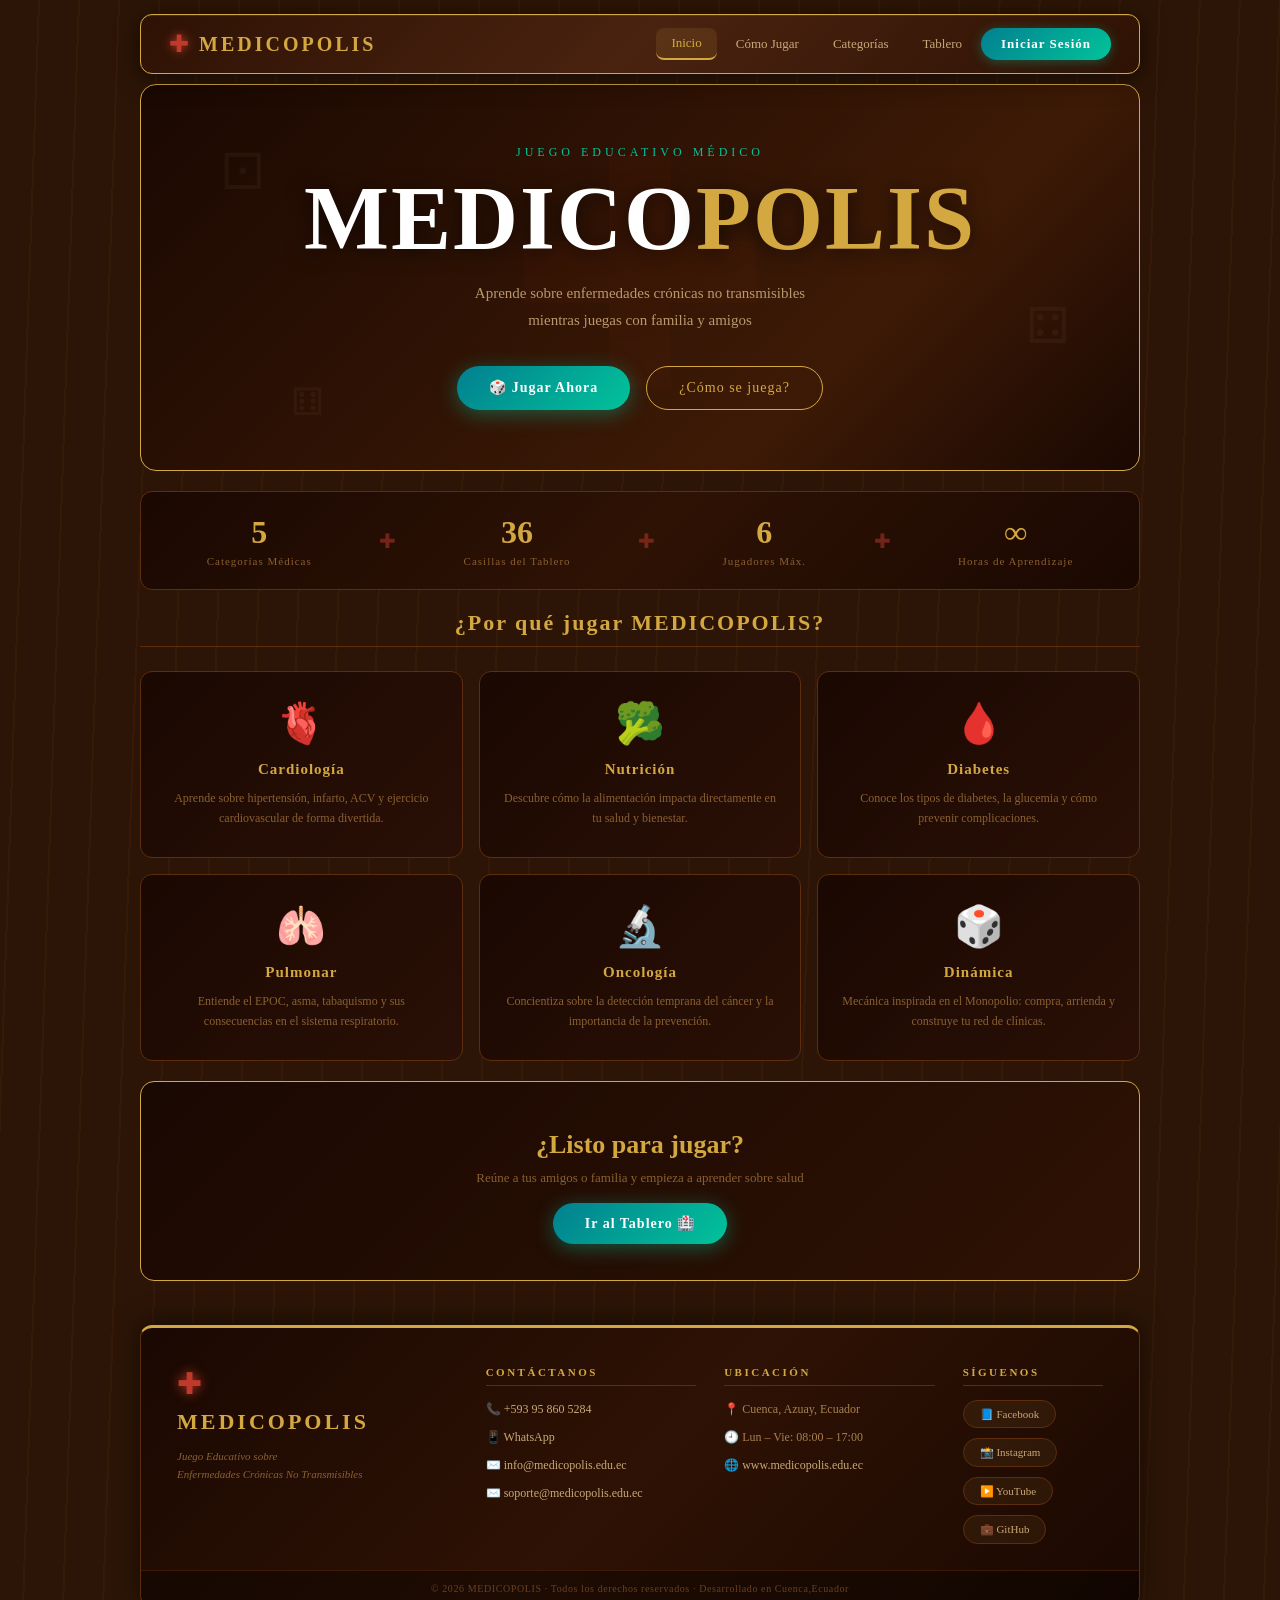
==== commit ad144188: "Agrego pagina web terminada" ====
--- a/index.html
+++ b/index.html
@@ -2,921 +2,123 @@
 <html lang="es">
 <head>
   <meta charset="UTF-8">
-  <title>MEDICOPOLIS — Tablero de Juego</title>
-  <link rel="stylesheet" href="styles.css">
+  <meta name="viewport" content="width=device-width, initial-scale=1.0">
+  <title>MEDICOPOLIS — Inicio</title>
+  <link rel="stylesheet" href="shared.css">
+  <link rel="stylesheet" href="index.css">
 </head>
 <body>
 
-  <nav class="navbar">
-  <div class="nav-brand">
+<!-- NAVBAR -->
+<nav class="navbar">
+  <a href="index.html" class="nav-brand">
     <span class="nav-cross">✚</span>
     <span class="nav-title">MEDICOPOLIS</span>
-  </div>
-  <ul class="nav-links">
-    <li><a href="#">Inicio</a></li>
-    <li><a href="#">Cómo Jugar</a></li>
-    <li><a href="#">Categorías</a></li>
+  </a>
+  <ul class="nav-links" id="navLinks">
+    <li><a href="index.html" class="active">Inicio</a></li>
+    <li><a href="comojugar.html">Cómo Jugar</a></li>
+    <li><a href="categorias.html">Categorías</a></li>
+    <li><a href="tablero.html">Tablero</a></li>
     <li><a href="login.html" class="nav-btn-login">Iniciar Sesión</a></li>
   </ul>
-  <button class="nav-hamburger" onclick="toggleMenu()">☰</button>
+  <button class="nav-hamburger" onclick="document.getElementById('navLinks').classList.toggle('open')">☰</button>
 </nav>
 
-<div class="board-wrap">
-<svg viewBox="0 0 900 900" xmlns="http://www.w3.org/2000/svg">
-<defs>
+<!-- HERO -->
+<section class="hero">
+  <div class="hero-bg-cross">✚</div>
+  <div class="hero-content">
+    <p class="hero-eyebrow">Juego Educativo Médico</p>
+    <h1 class="hero-title">MEDICO<span>POLIS</span></h1>
+    <p class="hero-sub">Aprende sobre enfermedades crónicas no transmisibles<br>mientras juegas con familia y amigos</p>
+    <div class="hero-btns">
+      <a href="tablero.html" class="btn-primary">🎲 Jugar Ahora</a>
+      <a href="comojugar.html" class="btn-secondary">¿Cómo se juega?</a>
+    </div>
+  </div>
+  <div class="hero-dice-deco">
+    <div class="dice-deco d1">⚀</div>
+    <div class="dice-deco d2">⚃</div>
+    <div class="dice-deco d3">⚅</div>
+  </div>
+</section>
 
-  <!-- ══ MADERA BASE TABLERO ══ -->
-  <linearGradient id="woodMain" x1="0%" y1="0%" x2="0%" y2="100%">
-    <stop offset="0%"   stop-color="#7A4520"/>
-    <stop offset="6%"   stop-color="#8C5528"/>
-    <stop offset="12%"  stop-color="#6B3A18"/>
-    <stop offset="18%"  stop-color="#9A6030"/>
-    <stop offset="24%"  stop-color="#7A4520"/>
-    <stop offset="30%"  stop-color="#6B3A18"/>
-    <stop offset="36%"  stop-color="#8C5528"/>
-    <stop offset="42%"  stop-color="#5C3010"/>
-    <stop offset="48%"  stop-color="#9A6030"/>
-    <stop offset="54%"  stop-color="#7A4520"/>
-    <stop offset="60%"  stop-color="#6B3A18"/>
-    <stop offset="66%"  stop-color="#8C5528"/>
-    <stop offset="72%"  stop-color="#9A6030"/>
-    <stop offset="78%"  stop-color="#7A4520"/>
-    <stop offset="84%"  stop-color="#5C3010"/>
-    <stop offset="90%"  stop-color="#8C5528"/>
-    <stop offset="100%" stop-color="#6B3A18"/>
-  </linearGradient>
+<!-- STATS -->
+<section class="stats-bar">
+  <div class="stat-item">
+    <span class="stat-num">5</span>
+    <span class="stat-label">Categorías Médicas</span>
+  </div>
+  <div class="stat-sep">✚</div>
+  <div class="stat-item">
+    <span class="stat-num">36</span>
+    <span class="stat-label">Casillas del Tablero</span>
+  </div>
+  <div class="stat-sep">✚</div>
+  <div class="stat-item">
+    <span class="stat-num">6</span>
+    <span class="stat-label">Jugadores Máx.</span>
+  </div>
+  <div class="stat-sep">✚</div>
+  <div class="stat-item">
+    <span class="stat-num">∞</span>
+    <span class="stat-label">Horas de Aprendizaje</span>
+  </div>
+</section>
 
-  <!-- Vetas diagonales -->
-  <pattern id="grainPat" width="300" height="900" patternUnits="userSpaceOnUse">
-    <path d="M-10 0 Q80 450 -10 900"   stroke="#3D1A06" stroke-width="2.5" fill="none" opacity="0.22"/>
-    <path d="M15 0 Q105 450 15 900"    stroke="#5C2E0E" stroke-width="1.2" fill="none" opacity="0.18"/>
-    <path d="M40 0 Q130 450 40 900"    stroke="#2E1204" stroke-width="3"   fill="none" opacity="0.15"/>
-    <path d="M65 0 Q155 450 65 900"    stroke="#7A4520" stroke-width="0.8" fill="none" opacity="0.25"/>
-    <path d="M90 0 Q180 450 90 900"    stroke="#3D1A06" stroke-width="1.8" fill="none" opacity="0.2"/>
-    <path d="M115 0 Q205 450 115 900"  stroke="#5C2E0E" stroke-width="1"   fill="none" opacity="0.18"/>
-    <path d="M140 0 Q230 450 140 900"  stroke="#2E1204" stroke-width="2.2" fill="none" opacity="0.16"/>
-    <path d="M170 0 Q260 450 170 900"  stroke="#7A4520" stroke-width="0.7" fill="none" opacity="0.22"/>
-    <path d="M200 0 Q290 450 200 900"  stroke="#3D1A06" stroke-width="1.5" fill="none" opacity="0.2"/>
-    <path d="M230 0 Q320 450 230 900"  stroke="#5C2E0E" stroke-width="2.8" fill="none" opacity="0.14"/>
-    <path d="M260 0 Q350 450 260 900"  stroke="#2E1204" stroke-width="1.1" fill="none" opacity="0.19"/>
-    <path d="M290 0 Q195 450 290 900"  stroke="#7A4520" stroke-width="1.6" fill="none" opacity="0.2"/>
-  </pattern>
+<!-- FEATURES -->
+<section class="features">
+  <h2 class="section-title">¿Por qué jugar MEDICOPOLIS?</h2>
+  <div class="features-grid">
+    <div class="feat-card">
+      <div class="feat-icon">🫀</div>
+      <h3>Cardiología</h3>
+      <p>Aprende sobre hipertensión, infarto, ACV y ejercicio cardiovascular de forma divertida.</p>
+    </div>
+    <div class="feat-card">
+      <div class="feat-icon">🥦</div>
+      <h3>Nutrición</h3>
+      <p>Descubre cómo la alimentación impacta directamente en tu salud y bienestar.</p>
+    </div>
+    <div class="feat-card">
+      <div class="feat-icon">🩸</div>
+      <h3>Diabetes</h3>
+      <p>Conoce los tipos de diabetes, la glucemia y cómo prevenir complicaciones.</p>
+    </div>
+    <div class="feat-card">
+      <div class="feat-icon">🫁</div>
+      <h3>Pulmonar</h3>
+      <p>Entiende el EPOC, asma, tabaquismo y sus consecuencias en el sistema respiratorio.</p>
+    </div>
+    <div class="feat-card">
+      <div class="feat-icon">🔬</div>
+      <h3>Oncología</h3>
+      <p>Concientiza sobre la detección temprana del cáncer y la importancia de la prevención.</p>
+    </div>
+    <div class="feat-card">
+      <div class="feat-icon">🎲</div>
+      <h3>Dinámica</h3>
+      <p>Mecánica inspirada en el Monopolio: compra, arrienda y construye tu red de clínicas.</p>
+    </div>
+  </div>
+</section>
 
-  <!-- Nudo de madera -->
-  <radialGradient id="woodKnot1" cx="50%" cy="50%" r="50%">
-    <stop offset="0%"   stop-color="#2E1204" stop-opacity="0.5"/>
-    <stop offset="40%"  stop-color="#5C2E0E" stop-opacity="0.25"/>
-    <stop offset="100%" stop-color="#7A4520" stop-opacity="0"/>
-  </radialGradient>
+<!-- CTA -->
+<section class="cta-section">
+  <h2>¿Listo para jugar?</h2>
+  <p>Reúne a tus amigos o familia y empieza a aprender sobre salud</p>
+  <a href="tablero.html" class="btn-primary">Ir al Tablero 🏥</a>
+</section>
 
-  <!-- Barniz -->
-  <linearGradient id="varnish" x1="0%" y1="0%" x2="15%" y2="100%">
-    <stop offset="0%"   stop-color="#FFFFFF" stop-opacity="0.08"/>
-    <stop offset="40%"  stop-color="#D4A060" stop-opacity="0.04"/>
-    <stop offset="100%" stop-color="#000000" stop-opacity="0.12"/>
-  </linearGradient>
-
-  <!-- Marco madera oscura -->
-  <linearGradient id="woodFrame" x1="0%" y1="0%" x2="100%" y2="100%">
-    <stop offset="0%"   stop-color="#3D1A06"/>
-    <stop offset="30%"  stop-color="#5C2E0E"/>
-    <stop offset="60%"  stop-color="#2E1204"/>
-    <stop offset="100%" stop-color="#4A2210"/>
-  </linearGradient>
-
-  <!-- Borde dorado -->
-  <linearGradient id="goldBorder" x1="0%" y1="0%" x2="100%" y2="100%">
-    <stop offset="0%"   stop-color="#D4A840"/>
-    <stop offset="35%"  stop-color="#F0C860"/>
-    <stop offset="65%"  stop-color="#B88828"/>
-    <stop offset="100%" stop-color="#E0B850"/>
-  </linearGradient>
-
-  <!-- ══ MADERA POR CATEGORÍA ══ -->
-  <linearGradient id="wCardio" x1="0%" y1="0%" x2="100%" y2="100%">
-    <stop offset="0%"   stop-color="#5C1A10"/>
-    <stop offset="25%"  stop-color="#6B2418"/>
-    <stop offset="50%"  stop-color="#4A1208"/>
-    <stop offset="75%"  stop-color="#6B2418"/>
-    <stop offset="100%" stop-color="#5C1A10"/>
-  </linearGradient>
-  <pattern id="grainCardio" width="75" height="120" patternUnits="userSpaceOnUse">
-    <path d="M0 0 Q37 60 0 120"   stroke="#3A0E08" stroke-width="1.5" fill="none" opacity="0.3"/>
-    <path d="M20 0 Q57 60 20 120" stroke="#7A2A20" stroke-width="0.8" fill="none" opacity="0.2"/>
-    <path d="M45 0 Q82 60 45 120" stroke="#3A0E08" stroke-width="2"   fill="none" opacity="0.22"/>
-    <path d="M65 0 Q28 60 65 120" stroke="#7A2A20" stroke-width="1"   fill="none" opacity="0.18"/>
-  </pattern>
-
-  <linearGradient id="wNutri" x1="0%" y1="0%" x2="100%" y2="100%">
-    <stop offset="0%"   stop-color="#1A3D18"/>
-    <stop offset="25%"  stop-color="#244D20"/>
-    <stop offset="50%"  stop-color="#142E10"/>
-    <stop offset="75%"  stop-color="#244D20"/>
-    <stop offset="100%" stop-color="#1A3D18"/>
-  </linearGradient>
-  <pattern id="grainNutri" width="75" height="120" patternUnits="userSpaceOnUse">
-    <path d="M0 0 Q37 60 0 120"   stroke="#0E2008" stroke-width="1.5" fill="none" opacity="0.3"/>
-    <path d="M22 0 Q59 60 22 120" stroke="#2A5A28" stroke-width="0.8" fill="none" opacity="0.2"/>
-    <path d="M48 0 Q85 60 48 120" stroke="#0E2008" stroke-width="2"   fill="none" opacity="0.22"/>
-    <path d="M68 0 Q31 60 68 120" stroke="#2A5A28" stroke-width="1"   fill="none" opacity="0.18"/>
-  </pattern>
-
-  <linearGradient id="wDiab" x1="0%" y1="0%" x2="100%" y2="100%">
-    <stop offset="0%"   stop-color="#4A3A08"/>
-    <stop offset="25%"  stop-color="#5A4810"/>
-    <stop offset="50%"  stop-color="#382C04"/>
-    <stop offset="75%"  stop-color="#5A4810"/>
-    <stop offset="100%" stop-color="#4A3A08"/>
-  </linearGradient>
-  <pattern id="grainDiab" width="75" height="120" patternUnits="userSpaceOnUse">
-    <path d="M0 0 Q37 60 0 120"   stroke="#2A1E02" stroke-width="1.5" fill="none" opacity="0.3"/>
-    <path d="M20 0 Q57 60 20 120" stroke="#6A5A18" stroke-width="0.8" fill="none" opacity="0.2"/>
-    <path d="M45 0 Q82 60 45 120" stroke="#2A1E02" stroke-width="2"   fill="none" opacity="0.22"/>
-    <path d="M68 0 Q31 60 68 120" stroke="#6A5A18" stroke-width="1"   fill="none" opacity="0.18"/>
-  </pattern>
-
-  <linearGradient id="wResp" x1="0%" y1="0%" x2="100%" y2="100%">
-    <stop offset="0%"   stop-color="#0E2038"/>
-    <stop offset="25%"  stop-color="#163050"/>
-    <stop offset="50%"  stop-color="#081828"/>
-    <stop offset="75%"  stop-color="#163050"/>
-    <stop offset="100%" stop-color="#0E2038"/>
-  </linearGradient>
-  <pattern id="grainResp" width="75" height="120" patternUnits="userSpaceOnUse">
-    <path d="M0 0 Q37 60 0 120"   stroke="#061018" stroke-width="1.5" fill="none" opacity="0.35"/>
-    <path d="M22 0 Q59 60 22 120" stroke="#1A3858" stroke-width="0.8" fill="none" opacity="0.22"/>
-    <path d="M48 0 Q85 60 48 120" stroke="#061018" stroke-width="2"   fill="none" opacity="0.25"/>
-    <path d="M68 0 Q31 60 68 120" stroke="#1A3858" stroke-width="1"   fill="none" opacity="0.2"/>
-  </pattern>
-
-  <linearGradient id="wOnco" x1="0%" y1="0%" x2="100%" y2="100%">
-    <stop offset="0%"   stop-color="#2E1040"/>
-    <stop offset="25%"  stop-color="#3C1850"/>
-    <stop offset="50%"  stop-color="#220830"/>
-    <stop offset="75%"  stop-color="#3C1850"/>
-    <stop offset="100%" stop-color="#2E1040"/>
-  </linearGradient>
-  <pattern id="grainOnco" width="75" height="120" patternUnits="userSpaceOnUse">
-    <path d="M0 0 Q37 60 0 120"   stroke="#180620" stroke-width="1.5" fill="none" opacity="0.35"/>
-    <path d="M22 0 Q59 60 22 120" stroke="#4A2060" stroke-width="0.8" fill="none" opacity="0.22"/>
-    <path d="M48 0 Q85 60 48 120" stroke="#180620" stroke-width="2"   fill="none" opacity="0.25"/>
-    <path d="M68 0 Q31 60 68 120" stroke="#4A2060" stroke-width="1"   fill="none" opacity="0.2"/>
-  </pattern>
-
-  <linearGradient id="wSalud" x1="0%" y1="0%" x2="100%" y2="100%">
-    <stop offset="0%"   stop-color="#0C3828"/>
-    <stop offset="25%"  stop-color="#144830"/>
-    <stop offset="50%"  stop-color="#082C1C"/>
-    <stop offset="75%"  stop-color="#144830"/>
-    <stop offset="100%" stop-color="#0C3828"/>
-  </linearGradient>
-  <pattern id="grainSalud" width="75" height="120" patternUnits="userSpaceOnUse">
-    <path d="M0 0 Q37 60 0 120"   stroke="#041810" stroke-width="1.5" fill="none" opacity="0.35"/>
-    <path d="M22 0 Q59 60 22 120" stroke="#1C5038" stroke-width="0.8" fill="none" opacity="0.22"/>
-    <path d="M48 0 Q85 60 48 120" stroke="#041810" stroke-width="2"   fill="none" opacity="0.25"/>
-    <path d="M68 0 Q31 60 68 120" stroke="#1C5038" stroke-width="1"   fill="none" opacity="0.2"/>
-  </pattern>
-
-  <linearGradient id="wRiesgo" x1="0%" y1="0%" x2="100%" y2="100%">
-    <stop offset="0%"   stop-color="#3A1050"/>
-    <stop offset="25%"  stop-color="#481860"/>
-    <stop offset="50%"  stop-color="#2C0840"/>
-    <stop offset="75%"  stop-color="#481860"/>
-    <stop offset="100%" stop-color="#3A1050"/>
-  </linearGradient>
-  <pattern id="grainRiesgo" width="75" height="120" patternUnits="userSpaceOnUse">
-    <path d="M0 0 Q37 60 0 120"   stroke="#1E0428" stroke-width="1.5" fill="none" opacity="0.35"/>
-    <path d="M22 0 Q59 60 22 120" stroke="#502070" stroke-width="0.8" fill="none" opacity="0.22"/>
-    <path d="M48 0 Q85 60 48 120" stroke="#1E0428" stroke-width="2"   fill="none" opacity="0.25"/>
-    <path d="M68 0 Q31 60 68 120" stroke="#502070" stroke-width="1"   fill="none" opacity="0.2"/>
-  </pattern>
-
-  <linearGradient id="wPago" x1="0%" y1="0%" x2="100%" y2="100%">
-    <stop offset="0%"   stop-color="#4A3808"/>
-    <stop offset="25%"  stop-color="#5C4810"/>
-    <stop offset="50%"  stop-color="#382C04"/>
-    <stop offset="75%"  stop-color="#5C4810"/>
-    <stop offset="100%" stop-color="#4A3808"/>
-  </linearGradient>
-  <pattern id="grainPago" width="75" height="120" patternUnits="userSpaceOnUse">
-    <path d="M0 0 Q37 60 0 120"   stroke="#281E02" stroke-width="1.5" fill="none" opacity="0.3"/>
-    <path d="M20 0 Q57 60 20 120" stroke="#6C5818" stroke-width="0.8" fill="none" opacity="0.2"/>
-    <path d="M45 0 Q82 60 45 120" stroke="#281E02" stroke-width="2"   fill="none" opacity="0.22"/>
-    <path d="M68 0 Q31 60 68 120" stroke="#6C5818" stroke-width="1"   fill="none" opacity="0.18"/>
-  </pattern>
-
-  <!-- Madera central -->
-  <radialGradient id="centerWood" cx="50%" cy="50%" r="60%">
-    <stop offset="0%"   stop-color="#3A1C08"/>
-    <stop offset="40%"  stop-color="#2E1406"/>
-    <stop offset="100%" stop-color="#1E0C02"/>
-  </radialGradient>
-  <pattern id="grainCenter" width="400" height="400" patternUnits="userSpaceOnUse" x="112" y="112">
-    <path d="M0 0 Q200 200 0 400"     stroke="#1A0A02" stroke-width="3"   fill="none" opacity="0.2"/>
-    <path d="M50 0 Q250 200 50 400"   stroke="#5C2E10" stroke-width="1.5" fill="none" opacity="0.15"/>
-    <path d="M100 0 Q300 200 100 400" stroke="#1A0A02" stroke-width="4"   fill="none" opacity="0.12"/>
-    <path d="M160 0 Q360 200 160 400" stroke="#4A2010" stroke-width="2"   fill="none" opacity="0.14"/>
-    <path d="M220 0 Q420 200 220 400" stroke="#1A0A02" stroke-width="1.5" fill="none" opacity="0.16"/>
-    <path d="M280 0 Q80 200 280 400"  stroke="#5C2E10" stroke-width="2.5" fill="none" opacity="0.13"/>
-    <path d="M340 0 Q140 200 340 400" stroke="#1A0A02" stroke-width="1.8" fill="none" opacity="0.15"/>
-  </pattern>
-
-  <!-- Gradientes de acento para tops/labels de casillas -->
-  <linearGradient id="gCardio" x1="0%" y1="0%" x2="0%" y2="100%">
-    <stop offset="0%" stop-color="#C0392B"/><stop offset="100%" stop-color="#7B241C"/>
-  </linearGradient>
-  <linearGradient id="gNutri" x1="0%" y1="0%" x2="0%" y2="100%">
-    <stop offset="0%" stop-color="#1E8449"/><stop offset="100%" stop-color="#145A32"/>
-  </linearGradient>
-  <linearGradient id="gDiab" x1="0%" y1="0%" x2="0%" y2="100%">
-    <stop offset="0%" stop-color="#D4AC0D"/><stop offset="100%" stop-color="#9A7D0A"/>
-  </linearGradient>
-  <linearGradient id="gResp" x1="0%" y1="0%" x2="0%" y2="100%">
-    <stop offset="0%" stop-color="#1A5276"/><stop offset="100%" stop-color="#0E2F44"/>
-  </linearGradient>
-  <linearGradient id="gOnco" x1="0%" y1="0%" x2="0%" y2="100%">
-    <stop offset="0%" stop-color="#7D3C98"/><stop offset="100%" stop-color="#4A235A"/>
-  </linearGradient>
-  <linearGradient id="gSalud" x1="0%" y1="0%" x2="0%" y2="100%">
-    <stop offset="0%" stop-color="#117A65"/><stop offset="100%" stop-color="#0E6655"/>
-  </linearGradient>
-  <linearGradient id="gRiesgo" x1="0%" y1="0%" x2="0%" y2="100%">
-    <stop offset="0%" stop-color="#7D3C98"/><stop offset="100%" stop-color="#6C3483"/>
-  </linearGradient>
-  <linearGradient id="gPago" x1="0%" y1="0%" x2="0%" y2="100%">
-    <stop offset="0%" stop-color="#B7950B"/><stop offset="100%" stop-color="#7D6608"/>
-  </linearGradient>
-  <linearGradient id="cornerTeal" x1="0%" y1="0%" x2="100%" y2="100%">
-    <stop offset="0%" stop-color="#028090"/><stop offset="100%" stop-color="#02C39A"/>
-  </linearGradient>
-
-  <!-- Filtros -->
-  <filter id="glow" x="-20%" y="-20%" width="140%" height="140%">
-    <feGaussianBlur stdDeviation="3" result="blur"/>
-    <feMerge><feMergeNode in="blur"/><feMergeNode in="SourceGraphic"/></feMerge>
-  </filter>
-  <filter id="glow2" x="-10%" y="-10%" width="120%" height="120%">
-    <feGaussianBlur stdDeviation="1.5" result="blur"/>
-    <feMerge><feMergeNode in="blur"/><feMergeNode in="SourceGraphic"/></feMerge>
-  </filter>
-  <filter id="shadow">
-    <feDropShadow dx="0" dy="2" stdDeviation="3" flood-color="#000" flood-opacity="0.6"/>
-  </filter>
-  <filter id="innerShadow">
-    <feDropShadow dx="1" dy="1" stdDeviation="2" flood-color="#000" flood-opacity="0.4"/>
-  </filter>
-</defs>
-
-<!-- ══ FONDO MADERA ══ -->
-<rect width="900" height="900" fill="url(#woodMain)" rx="14"/>
-<rect width="900" height="900" fill="url(#grainPat)"  rx="14" opacity="0.85"/>
-<rect width="900" height="900" fill="url(#varnish)"   rx="14"/>
-<!-- Nudos decorativos -->
-<ellipse cx="200" cy="180" rx="55" ry="35" fill="url(#woodKnot1)" opacity="0.6"/>
-<ellipse cx="700" cy="720" rx="65" ry="40" fill="url(#woodKnot1)" opacity="0.5"/>
-<ellipse cx="750" cy="200" rx="40" ry="28" fill="url(#woodKnot1)" opacity="0.4"/>
-<ellipse cx="180" cy="700" rx="48" ry="32" fill="url(#woodKnot1)" opacity="0.45"/>
-
-<!-- Marco exterior laminado -->
-<rect x="2"  y="2"  width="896" height="896" fill="none" stroke="url(#goldBorder)" stroke-width="5"   rx="13"/>
-<rect x="7"  y="7"  width="886" height="886" fill="none" stroke="#2E1204"          stroke-width="3"   rx="10"/>
-<rect x="11" y="11" width="878" height="878" fill="none" stroke="#D4A840"          stroke-width="1.2" rx="8"  opacity="0.7"/>
-<rect x="14" y="14" width="872" height="872" fill="none" stroke="#5C2E0E"          stroke-width="1.5" rx="7"  opacity="0.5"/>
-<rect x="17" y="17" width="866" height="866" fill="none" stroke="#E0B850"          stroke-width="0.6" rx="6"  opacity="0.4"/>
-
-<!-- Tachuelas esquinas -->
-<circle cx="22"  cy="22"  r="8" fill="#5C2E0E" stroke="#D4A840" stroke-width="1.5"/>
-<circle cx="22"  cy="22"  r="3" fill="#D4A840"/>
-<circle cx="878" cy="22"  r="8" fill="#5C2E0E" stroke="#D4A840" stroke-width="1.5"/>
-<circle cx="878" cy="22"  r="3" fill="#D4A840"/>
-<circle cx="22"  cy="878" r="8" fill="#5C2E0E" stroke="#D4A840" stroke-width="1.5"/>
-<circle cx="22"  cy="878" r="3" fill="#D4A840"/>
-<circle cx="878" cy="878" r="8" fill="#5C2E0E" stroke="#D4A840" stroke-width="1.5"/>
-<circle cx="878" cy="878" r="3" fill="#D4A840"/>
-
-
-<!-- ══════════════════════════════════
-     CORNERS
-══════════════════════════════════ -->
-
-<!-- Bottom-Right: SALIDA -->
-<g transform="translate(788,788)">
-  <rect width="110" height="110" fill="url(#cornerTeal)" rx="7" filter="url(#shadow)"/>
-  <rect x="0" y="0" width="110" height="10" fill="#02C39A" rx="5"/>
-  <rect x="44" y="24" width="22" height="7"  fill="white" rx="2"/>
-  <rect x="50" y="18" width="10" height="19" fill="white" rx="2"/>
-  <text x="55" y="60"  text-anchor="middle" fill="white"  font-size="11" font-family="Georgia" font-weight="bold">SALIDA</text>
-  <text x="55" y="76"  text-anchor="middle" fill="#d0fff5" font-size="9"  font-family="Georgia">AL PASAR</text>
-  <text x="55" y="93"  text-anchor="middle" fill="white"  font-size="12" font-family="Georgia" font-weight="bold">COBRA $200</text>
-  <text x="55" y="107" text-anchor="middle" fill="#d0fff5" font-size="8"  font-family="Georgia">🏥 INICIO</text>
-</g>
-
-<!-- Bottom-Left: VISITA HOSPITAL -->
-<g transform="translate(2,788)">
-  <rect width="110" height="110" fill="#1A0A02" rx="7" filter="url(#shadow)"/>
-  <rect width="110" height="110" fill="url(#grainPat)" rx="7" opacity="0.5"/>
-  <rect x="0" y="0" width="110" height="10" fill="#028090" rx="5"/>
-  <rect x="25" y="26" width="60" height="36" fill="#0D2B45" rx="4" stroke="#028090" stroke-width="1.2"/>
-  <rect x="25" y="32" width="60" height="14" fill="#028090" rx="2" opacity="0.7"/>
-  <circle cx="55" cy="39" r="8" fill="#1E8449"/>
-  <rect x="50" y="36"  width="10" height="2.5" fill="white" rx="1"/>
-  <rect x="53.5" y="33" width="2.5" height="10" fill="white" rx="1"/>
-  <text x="55" y="76"  text-anchor="middle" fill="#4ab8c8" font-size="9.5" font-family="Georgia" font-weight="bold">VISITA AL</text>
-  <text x="55" y="90"  text-anchor="middle" fill="white"   font-size="10"  font-family="Georgia" font-weight="bold">HOSPITAL</text>
-  <text x="55" y="105" text-anchor="middle" fill="#C8A060"  font-size="8"   font-family="Georgia">Solo visita</text>
-</g>
-
-<!-- Top-Left: UCI EMERGENCIA -->
-<g transform="translate(2,2)">
-  <rect width="110" height="110" fill="#1A0A02" rx="7" filter="url(#shadow)"/>
-  <rect width="110" height="110" fill="url(#grainPat)" rx="7" opacity="0.4"/>
-  <rect x="0" y="0" width="110" height="10" fill="#C0392B" rx="5"/>
-  <polygon points="55,22 80,62 30,62" fill="none" stroke="#F96167" stroke-width="2.5" stroke-linejoin="round"/>
-  <text x="55" y="57"  text-anchor="middle" fill="#F96167" font-size="16" font-weight="bold">!</text>
-  <text x="55" y="78"  text-anchor="middle" fill="#F96167" font-size="13" font-family="Georgia" font-weight="bold">UCI</text>
-  <text x="55" y="92"  text-anchor="middle" fill="white"   font-size="9.5" font-family="Georgia">EMERGENCIA</text>
-  <text x="55" y="106" text-anchor="middle" fill="#C8A060"  font-size="8"  font-family="Georgia">Pierde 2 turnos</text>
-</g>
-
-<!-- Top-Right: ZONA LIBRE -->
-<g transform="translate(788,2)">
-  <rect width="110" height="110" fill="#1A0A02" rx="7" filter="url(#shadow)"/>
-  <rect width="110" height="110" fill="url(#grainPat)" rx="7" opacity="0.4"/>
-  <rect x="0" y="0" width="110" height="10" fill="url(#cornerTeal)" rx="5"/>
-  <text x="55" y="43"  text-anchor="middle" fill="#02C39A" font-size="28">🛡</text>
-  <text x="55" y="66"  text-anchor="middle" fill="white"   font-size="13" font-family="Georgia" font-weight="bold">ZONA</text>
-  <text x="55" y="82"  text-anchor="middle" fill="#02C39A" font-size="13" font-family="Georgia" font-weight="bold">LIBRE</text>
-  <text x="55" y="96"  text-anchor="middle" fill="#C8A060"  font-size="9"  font-family="Georgia">Descansa</text>
-  <text x="55" y="108" text-anchor="middle" fill="#C8A060"  font-size="9"  font-family="Georgia">sin pagar 🌿</text>
-</g>
-
-
-<!-- ══════════════════════════════════
-     BOTTOM ROW (right → left)
-══════════════════════════════════ -->
-
-<!-- C-1 Hipertensión -->
-<g transform="translate(713,788)">
-  <rect width="75" height="110" fill="url(#wCardio)" rx="4" filter="url(#innerShadow)"/>
-  <rect width="75" height="110" fill="url(#grainCardio)" rx="4" opacity="0.6"/>
-  <rect x="0" y="0" width="75" height="9" fill="url(#gCardio)" rx="3"/>
-  <text x="37" y="28"  text-anchor="middle" fill="#ff9090" font-size="17">❤</text>
-  <text x="37" y="48"  text-anchor="middle" fill="#FFD0C0" font-size="8.5" font-family="Georgia" font-weight="bold">CARDIO</text>
-  <text x="37" y="61"  text-anchor="middle" fill="#FFB8A8" font-size="7.5" font-family="Georgia">Hipertensión</text>
-  <line x1="8" y1="72" x2="67" y2="72" stroke="#C0392B" stroke-width="0.7" opacity="0.6"/>
-  <text x="37" y="87"  text-anchor="middle" fill="#F0C860" font-size="10" font-weight="bold" font-family="Georgia">$120</text>
-  <text x="37" y="103" text-anchor="middle" fill="#A08060" font-size="7.5" font-family="Georgia">C-1</text>
-</g>
-
-<!-- Tarjeta Salud -->
-<g transform="translate(638,788)">
-  <rect width="75" height="110" fill="url(#wSalud)" rx="4" filter="url(#innerShadow)"/>
-  <rect width="75" height="110" fill="url(#grainSalud)" rx="4" opacity="0.6"/>
-  <rect x="0" y="0" width="75" height="9" fill="url(#gSalud)" rx="3"/>
-  <text x="37" y="30"  text-anchor="middle" fill="white"   font-size="8.5" font-family="Georgia" font-weight="bold">TARJETA</text>
-  <text x="37" y="44"  text-anchor="middle" fill="#90E8A0" font-size="8.5" font-family="Georgia" font-weight="bold">SALUD</text>
-  <rect x="22" y="52" width="31" height="31" fill="#117A65" rx="5" opacity="0.9"/>
-  <rect x="31" y="59" width="13" height="4"  fill="white" rx="1.5"/>
-  <rect x="36" y="54" width="4"  height="13" fill="white" rx="1.5"/>
-  <text x="37" y="100" text-anchor="middle" fill="#90E8A0" font-size="7.5" font-family="Georgia">Beneficio (+)</text>
-</g>
-
-<!-- N-1 Alimentación -->
-<g transform="translate(563,788)">
-  <rect width="75" height="110" fill="url(#wNutri)" rx="4" filter="url(#innerShadow)"/>
-  <rect width="75" height="110" fill="url(#grainNutri)" rx="4" opacity="0.6"/>
-  <rect x="0" y="0" width="75" height="9" fill="url(#gNutri)" rx="3"/>
-  <text x="37" y="28"  text-anchor="middle" fill="#90E898" font-size="17">🥦</text>
-  <text x="37" y="48"  text-anchor="middle" fill="#C8F0C0" font-size="8.5" font-family="Georgia" font-weight="bold">NUTRICIÓN</text>
-  <text x="37" y="61"  text-anchor="middle" fill="#A8D8A0" font-size="7.5" font-family="Georgia">Alimentación</text>
-  <line x1="8" y1="72" x2="67" y2="72" stroke="#1E8449" stroke-width="0.7" opacity="0.6"/>
-  <text x="37" y="87"  text-anchor="middle" fill="#F0C860" font-size="10" font-weight="bold" font-family="Georgia">$100</text>
-  <text x="37" y="103" text-anchor="middle" fill="#A08060" font-size="7.5" font-family="Georgia">N-1</text>
-</g>
-
-<!-- N-2 Obesidad -->
-<g transform="translate(488,788)">
-  <rect width="75" height="110" fill="url(#wNutri)" rx="4" filter="url(#innerShadow)"/>
-  <rect width="75" height="110" fill="url(#grainNutri)" rx="4" opacity="0.6"/>
-  <rect x="0" y="0" width="75" height="9" fill="url(#gNutri)" rx="3"/>
-  <text x="37" y="28"  text-anchor="middle" fill="#90E898" font-size="17">🥗</text>
-  <text x="37" y="48"  text-anchor="middle" fill="#C8F0C0" font-size="8.5" font-family="Georgia" font-weight="bold">NUTRICIÓN</text>
-  <text x="37" y="61"  text-anchor="middle" fill="#A8D8A0" font-size="7.5" font-family="Georgia">Obesidad</text>
-  <line x1="8" y1="72" x2="67" y2="72" stroke="#1E8449" stroke-width="0.7" opacity="0.6"/>
-  <text x="37" y="87"  text-anchor="middle" fill="#F0C860" font-size="10" font-weight="bold" font-family="Georgia">$120</text>
-  <text x="37" y="103" text-anchor="middle" fill="#A08060" font-size="7.5" font-family="Georgia">N-2</text>
-</g>
-
-<!-- Consulta Médica -->
-<g transform="translate(413,788)">
-  <rect width="75" height="110" fill="url(#wPago)" rx="4" filter="url(#innerShadow)"/>
-  <rect width="75" height="110" fill="url(#grainPago)" rx="4" opacity="0.6"/>
-  <rect x="0" y="0" width="75" height="9" fill="url(#gPago)" rx="3"/>
-  <text x="37" y="28"  text-anchor="middle" fill="#F8E890" font-size="17">💊</text>
-  <text x="37" y="48"  text-anchor="middle" fill="#F8E890" font-size="8.5" font-family="Georgia" font-weight="bold">CONSULTA</text>
-  <text x="37" y="61"  text-anchor="middle" fill="#D8C870" font-size="7.5" font-family="Georgia">Médica</text>
-  <line x1="8" y1="72" x2="67" y2="72" stroke="#D4AC0D" stroke-width="0.7" opacity="0.6"/>
-  <text x="37" y="87"  text-anchor="middle" fill="#E8C840" font-size="9"  font-weight="bold" font-family="Georgia">PAGA</text>
-  <text x="37" y="103" text-anchor="middle" fill="#E8C840" font-size="10" font-weight="bold" font-family="Georgia">$75</text>
-</g>
-
-<!-- D-1 Diabetes Tipo 2 -->
-<g transform="translate(338,788)">
-  <rect width="75" height="110" fill="url(#wDiab)" rx="4" filter="url(#innerShadow)"/>
-  <rect width="75" height="110" fill="url(#grainDiab)" rx="4" opacity="0.6"/>
-  <rect x="0" y="0" width="75" height="9" fill="url(#gDiab)" rx="3"/>
-  <text x="37" y="28"  text-anchor="middle" fill="#F8E898" font-size="17">🩸</text>
-  <text x="37" y="48"  text-anchor="middle" fill="#F8E898" font-size="8.5" font-family="Georgia" font-weight="bold">DIABETES</text>
-  <text x="37" y="61"  text-anchor="middle" fill="#D8C878" font-size="7.5" font-family="Georgia">Tipo 2</text>
-  <line x1="8" y1="72" x2="67" y2="72" stroke="#D4AC0D" stroke-width="0.7" opacity="0.6"/>
-  <text x="37" y="87"  text-anchor="middle" fill="#F0C860" font-size="10" font-weight="bold" font-family="Georgia">$140</text>
-  <text x="37" y="103" text-anchor="middle" fill="#A08060" font-size="7.5" font-family="Georgia">D-1</text>
-</g>
-
-<!-- C-2 Infarto -->
-<g transform="translate(263,788)">
-  <rect width="75" height="110" fill="url(#wCardio)" rx="4" filter="url(#innerShadow)"/>
-  <rect width="75" height="110" fill="url(#grainCardio)" rx="4" opacity="0.6"/>
-  <rect x="0" y="0" width="75" height="9" fill="url(#gCardio)" rx="3"/>
-  <text x="37" y="28"  text-anchor="middle" fill="#FF9090" font-size="17">🫀</text>
-  <text x="37" y="48"  text-anchor="middle" fill="#FFD0C0" font-size="8.5" font-family="Georgia" font-weight="bold">CARDIO</text>
-  <text x="37" y="61"  text-anchor="middle" fill="#FFB8A8" font-size="7.5" font-family="Georgia">Infarto</text>
-  <line x1="8" y1="72" x2="67" y2="72" stroke="#C0392B" stroke-width="0.7" opacity="0.6"/>
-  <text x="37" y="87"  text-anchor="middle" fill="#F0C860" font-size="10" font-weight="bold" font-family="Georgia">$160</text>
-  <text x="37" y="103" text-anchor="middle" fill="#A08060" font-size="7.5" font-family="Georgia">C-2</text>
-</g>
-
-<!-- Tarjeta Riesgo -->
-<g transform="translate(188,788)">
-  <rect width="75" height="110" fill="url(#wRiesgo)" rx="4" filter="url(#innerShadow)"/>
-  <rect width="75" height="110" fill="url(#grainRiesgo)" rx="4" opacity="0.6"/>
-  <rect x="0" y="0" width="75" height="9" fill="url(#gRiesgo)" rx="3"/>
-  <text x="37" y="30"  text-anchor="middle" fill="white"   font-size="8.5" font-family="Georgia" font-weight="bold">TARJETA</text>
-  <text x="37" y="44"  text-anchor="middle" fill="#D8B8F0" font-size="8.5" font-family="Georgia" font-weight="bold">RIESGO</text>
-  <rect x="22" y="52" width="31" height="31" fill="#7D3C98" rx="5" opacity="0.9"/>
-  <text x="37" y="74"  text-anchor="middle" fill="white"   font-size="18" font-weight="bold">!</text>
-  <text x="37" y="100" text-anchor="middle" fill="#D8B8F0" font-size="7.5" font-family="Georgia">Penalidad (!)</text>
-</g>
-
-<!-- R-1 EPOC -->
-<g transform="translate(113,788)">
-  <rect width="75" height="110" fill="url(#wResp)" rx="4" filter="url(#innerShadow)"/>
-  <rect width="75" height="110" fill="url(#grainResp)" rx="4" opacity="0.6"/>
-  <rect x="0" y="0" width="75" height="9" fill="url(#gResp)" rx="3"/>
-  <text x="37" y="28"  text-anchor="middle" fill="#A8D8F8" font-size="17">🫁</text>
-  <text x="37" y="48"  text-anchor="middle" fill="#C0E0F8" font-size="8.5" font-family="Georgia" font-weight="bold">PULMONAR</text>
-  <text x="37" y="61"  text-anchor="middle" fill="#A0C8E8" font-size="7.5" font-family="Georgia">EPOC</text>
-  <line x1="8" y1="72" x2="67" y2="72" stroke="#1A5276" stroke-width="0.7" opacity="0.6"/>
-  <text x="37" y="87"  text-anchor="middle" fill="#F0C860" font-size="10" font-weight="bold" font-family="Georgia">$180</text>
-  <text x="37" y="103" text-anchor="middle" fill="#A08060" font-size="7.5" font-family="Georgia">R-1</text>
-</g>
-
-
-<!-- ══════════════════════════════════
-     TOP ROW (left → right)
-══════════════════════════════════ -->
-
-<!-- N-4 Vitaminas -->
-<g transform="translate(113,2)">
-  <rect width="75" height="110" fill="url(#wNutri)" rx="4" filter="url(#innerShadow)"/>
-  <rect width="75" height="110" fill="url(#grainNutri)" rx="4" opacity="0.6"/>
-  <rect x="0" y="101" width="75" height="9" fill="url(#gNutri)" rx="3"/>
-  <text x="37" y="24"  text-anchor="middle" fill="#A08060" font-size="7.5" font-family="Georgia">N-4</text>
-  <text x="37" y="38"  text-anchor="middle" fill="#F0C860" font-size="10" font-weight="bold" font-family="Georgia">$140</text>
-  <line x1="8" y1="47" x2="67" y2="47" stroke="#1E8449" stroke-width="0.7" opacity="0.6"/>
-  <text x="37" y="62"  text-anchor="middle" fill="#A8D8A0" font-size="7.5" font-family="Georgia">Vitaminas</text>
-  <text x="37" y="77"  text-anchor="middle" fill="#C8F0C0" font-size="8.5" font-family="Georgia" font-weight="bold">NUTRICIÓN</text>
-  <text x="37" y="97"  text-anchor="middle" fill="#90E898" font-size="15">🥕</text>
-</g>
-
-<!-- O-3 Prevención -->
-<g transform="translate(188,2)">
-  <rect width="75" height="110" fill="url(#wOnco)" rx="4" filter="url(#innerShadow)"/>
-  <rect width="75" height="110" fill="url(#grainOnco)" rx="4" opacity="0.6"/>
-  <rect x="0" y="101" width="75" height="9" fill="url(#gOnco)" rx="3"/>
-  <text x="37" y="24"  text-anchor="middle" fill="#A08060" font-size="7.5" font-family="Georgia">O-3</text>
-  <text x="37" y="38"  text-anchor="middle" fill="#F0C860" font-size="10" font-weight="bold" font-family="Georgia">$200</text>
-  <line x1="8" y1="47" x2="67" y2="47" stroke="#7D3C98" stroke-width="0.7" opacity="0.6"/>
-  <text x="37" y="62"  text-anchor="middle" fill="#D8B8F0" font-size="7.5" font-family="Georgia">Prevención</text>
-  <text x="37" y="77"  text-anchor="middle" fill="#E8D0FF" font-size="8.5" font-family="Georgia" font-weight="bold">ONCOLOGÍA</text>
-  <text x="37" y="97"  text-anchor="middle" fill="#D8B8F0" font-size="15">🧬</text>
-</g>
-
-<!-- Paga $80 Examen -->
-<g transform="translate(263,2)">
-  <rect width="75" height="110" fill="url(#wPago)" rx="4" filter="url(#innerShadow)"/>
-  <rect width="75" height="110" fill="url(#grainPago)" rx="4" opacity="0.6"/>
-  <rect x="0" y="101" width="75" height="9" fill="url(#gPago)" rx="3"/>
-  <text x="37" y="24"  text-anchor="middle" fill="#E8C840" font-size="8"   font-family="Georgia" font-weight="bold">PAGA $80</text>
-  <line x1="8" y1="33" x2="67" y2="33" stroke="#D4AC0D" stroke-width="0.7" opacity="0.6"/>
-  <text x="37" y="51"  text-anchor="middle" fill="#D8C870" font-size="7.5" font-family="Georgia">Examen</text>
-  <text x="37" y="65"  text-anchor="middle" fill="#F8E890" font-size="8.5" font-family="Georgia" font-weight="bold">DE SALUD</text>
-  <text x="37" y="89"  text-anchor="middle" fill="#F8E890" font-size="15">🧾</text>
-</g>
-
-<!-- D-3 Insulina -->
-<g transform="translate(338,2)">
-  <rect width="75" height="110" fill="url(#wDiab)" rx="4" filter="url(#innerShadow)"/>
-  <rect width="75" height="110" fill="url(#grainDiab)" rx="4" opacity="0.6"/>
-  <rect x="0" y="101" width="75" height="9" fill="url(#gDiab)" rx="3"/>
-  <text x="37" y="24"  text-anchor="middle" fill="#A08060" font-size="7.5" font-family="Georgia">D-3</text>
-  <text x="37" y="38"  text-anchor="middle" fill="#F0C860" font-size="10" font-weight="bold" font-family="Georgia">$160</text>
-  <line x1="8" y1="47" x2="67" y2="47" stroke="#D4AC0D" stroke-width="0.7" opacity="0.6"/>
-  <text x="37" y="62"  text-anchor="middle" fill="#D8C878" font-size="7.5" font-family="Georgia">Insulina</text>
-  <text x="37" y="77"  text-anchor="middle" fill="#F8E898" font-size="8.5" font-family="Georgia" font-weight="bold">DIABETES</text>
-  <text x="37" y="97"  text-anchor="middle" fill="#F8E898" font-size="15">💉</text>
-</g>
-
-<!-- C-4 Colesterol -->
-<g transform="translate(413,2)">
-  <rect width="75" height="110" fill="url(#wCardio)" rx="4" filter="url(#innerShadow)"/>
-  <rect width="75" height="110" fill="url(#grainCardio)" rx="4" opacity="0.6"/>
-  <rect x="0" y="101" width="75" height="9" fill="url(#gCardio)" rx="3"/>
-  <text x="37" y="24"  text-anchor="middle" fill="#A08060" font-size="7.5" font-family="Georgia">C-4</text>
-  <text x="37" y="38"  text-anchor="middle" fill="#F0C860" font-size="10" font-weight="bold" font-family="Georgia">$200</text>
-  <line x1="8" y1="47" x2="67" y2="47" stroke="#C0392B" stroke-width="0.7" opacity="0.6"/>
-  <text x="37" y="62"  text-anchor="middle" fill="#FFB8A8" font-size="7.5" font-family="Georgia">Colesterol</text>
-  <text x="37" y="77"  text-anchor="middle" fill="#FFD0C0" font-size="8.5" font-family="Georgia" font-weight="bold">CARDIO</text>
-  <text x="37" y="97"  text-anchor="middle" fill="#FF9090" font-size="15">💓</text>
-</g>
-
-<!-- Tarjeta Salud top -->
-<g transform="translate(488,2)">
-  <rect width="75" height="110" fill="url(#wSalud)" rx="4" filter="url(#innerShadow)"/>
-  <rect width="75" height="110" fill="url(#grainSalud)" rx="4" opacity="0.6"/>
-  <rect x="0" y="101" width="75" height="9" fill="url(#gSalud)" rx="3"/>
-  <text x="37" y="20"  text-anchor="middle" fill="#90E8A0" font-size="7.5" font-family="Georgia" font-weight="bold">TARJETA</text>
-  <text x="37" y="34"  text-anchor="middle" fill="white"   font-size="8.5" font-family="Georgia" font-weight="bold">SALUD</text>
-  <rect x="22" y="44" width="31" height="31" fill="#117A65" rx="5" opacity="0.9"/>
-  <rect x="31" y="51" width="13" height="4"  fill="white" rx="1.5"/>
-  <rect x="36" y="46" width="4"  height="13" fill="white" rx="1.5"/>
-  <text x="37" y="94"  text-anchor="middle" fill="#90E8A0" font-size="7.5" font-family="Georgia">Beneficio (+)</text>
-</g>
-
-<!-- R-3 Tabaquismo -->
-<g transform="translate(563,2)">
-  <rect width="75" height="110" fill="url(#wResp)" rx="4" filter="url(#innerShadow)"/>
-  <rect width="75" height="110" fill="url(#grainResp)" rx="4" opacity="0.6"/>
-  <rect x="0" y="101" width="75" height="9" fill="url(#gResp)" rx="3"/>
-  <text x="37" y="24"  text-anchor="middle" fill="#A08060" font-size="7.5" font-family="Georgia">R-3</text>
-  <text x="37" y="38"  text-anchor="middle" fill="#F0C860" font-size="10" font-weight="bold" font-family="Georgia">$180</text>
-  <line x1="8" y1="47" x2="67" y2="47" stroke="#1A5276" stroke-width="0.7" opacity="0.6"/>
-  <text x="37" y="62"  text-anchor="middle" fill="#A0C8E8" font-size="7.5" font-family="Georgia">Tabaquismo</text>
-  <text x="37" y="77"  text-anchor="middle" fill="#C0E0F8" font-size="8.5" font-family="Georgia" font-weight="bold">PULMONAR</text>
-  <text x="37" y="97"  text-anchor="middle" fill="#A8D8F8" font-size="15">🌬</text>
-</g>
-
-<!-- O-4 Diagnóstico -->
-<g transform="translate(638,2)">
-  <rect width="75" height="110" fill="url(#wOnco)" rx="4" filter="url(#innerShadow)"/>
-  <rect width="75" height="110" fill="url(#grainOnco)" rx="4" opacity="0.6"/>
-  <rect x="0" y="101" width="75" height="9" fill="url(#gOnco)" rx="3"/>
-  <text x="37" y="24"  text-anchor="middle" fill="#A08060" font-size="7.5" font-family="Georgia">O-4</text>
-  <text x="37" y="38"  text-anchor="middle" fill="#F0C860" font-size="10" font-weight="bold" font-family="Georgia">$240</text>
-  <line x1="8" y1="47" x2="67" y2="47" stroke="#7D3C98" stroke-width="0.7" opacity="0.6"/>
-  <text x="37" y="62"  text-anchor="middle" fill="#D8B8F0" font-size="7.5" font-family="Georgia">Diagnóst.</text>
-  <text x="37" y="77"  text-anchor="middle" fill="#E8D0FF" font-size="8.5" font-family="Georgia" font-weight="bold">ONCOLOGÍA</text>
-  <text x="37" y="97"  text-anchor="middle" fill="#D8B8F0" font-size="15">⚕</text>
-</g>
-
-<!-- Tarjeta Riesgo top -->
-<g transform="translate(713,2)">
-  <rect width="75" height="110" fill="url(#wRiesgo)" rx="4" filter="url(#innerShadow)"/>
-  <rect width="75" height="110" fill="url(#grainRiesgo)" rx="4" opacity="0.6"/>
-  <rect x="0" y="101" width="75" height="9" fill="url(#gRiesgo)" rx="3"/>
-  <text x="37" y="20"  text-anchor="middle" fill="#D8B8F0" font-size="7.5" font-family="Georgia" font-weight="bold">TARJETA</text>
-  <text x="37" y="34"  text-anchor="middle" fill="white"   font-size="8.5" font-family="Georgia" font-weight="bold">RIESGO</text>
-  <rect x="22" y="44" width="31" height="31" fill="#7D3C98" rx="5" opacity="0.9"/>
-  <text x="37" y="66"  text-anchor="middle" fill="white"   font-size="18" font-weight="bold">!</text>
-  <text x="37" y="94"  text-anchor="middle" fill="#D8B8F0" font-size="7.5" font-family="Georgia">Penalidad (!)</text>
-</g>
-
-
-<!-- ══════════════════════════════════
-     LEFT COL (bottom → top)
-══════════════════════════════════ -->
-
-<!-- R-2 Asma -->
-<g transform="translate(2,713)">
-  <rect width="110" height="75" fill="url(#wResp)" rx="4" filter="url(#innerShadow)"/>
-  <rect width="110" height="75" fill="url(#grainResp)" rx="4" opacity="0.6"/>
-  <rect x="0" y="0" width="10" height="75" fill="url(#gResp)" rx="3"/>
-  <text x="65" y="23" text-anchor="middle" fill="#A8D8F8" font-size="15">🫁</text>
-  <text x="65" y="40" text-anchor="middle" fill="#C0E0F8" font-size="8.5" font-family="Georgia" font-weight="bold">PULMONAR</text>
-  <text x="65" y="53" text-anchor="middle" fill="#A0C8E8" font-size="7.5" font-family="Georgia">Asma</text>
-  <text x="65" y="68" text-anchor="middle" fill="#F0C860" font-size="9"   font-weight="bold" font-family="Georgia">$160 · R-2</text>
-</g>
-
-<!-- D-2 Glucemia -->
-<g transform="translate(2,638)">
-  <rect width="110" height="75" fill="url(#wDiab)" rx="4" filter="url(#innerShadow)"/>
-  <rect width="110" height="75" fill="url(#grainDiab)" rx="4" opacity="0.6"/>
-  <rect x="0" y="0" width="10" height="75" fill="url(#gDiab)" rx="3"/>
-  <text x="65" y="23" text-anchor="middle" fill="#F8E898" font-size="15">🩺</text>
-  <text x="65" y="40" text-anchor="middle" fill="#F8E898" font-size="8.5" font-family="Georgia" font-weight="bold">DIABETES</text>
-  <text x="65" y="53" text-anchor="middle" fill="#D8C878" font-size="7.5" font-family="Georgia">Glucemia</text>
-  <text x="65" y="68" text-anchor="middle" fill="#F0C860" font-size="9"   font-weight="bold" font-family="Georgia">$140 · D-2</text>
-</g>
-
-<!-- Tarjeta Salud izq -->
-<g transform="translate(2,563)">
-  <rect width="110" height="75" fill="url(#wSalud)" rx="4" filter="url(#innerShadow)"/>
-  <rect width="110" height="75" fill="url(#grainSalud)" rx="4" opacity="0.6"/>
-  <rect x="0" y="0" width="10" height="75" fill="url(#gSalud)" rx="3"/>
-  <text x="65" y="20" text-anchor="middle" fill="white"   font-size="8.5" font-family="Georgia" font-weight="bold">TARJETA SALUD</text>
-  <rect x="44" y="27" width="24" height="24" fill="#117A65" rx="4" opacity="0.9"/>
-  <rect x="51" y="32" width="10" height="3.5" fill="white" rx="1"/>
-  <rect x="54.7" y="28" width="3.5" height="10" fill="white" rx="1"/>
-  <text x="65" y="66" text-anchor="middle" fill="#90E8A0" font-size="8" font-family="Georgia">Beneficio (+)</text>
-</g>
-
-<!-- O-1 Detección -->
-<g transform="translate(2,488)">
-  <rect width="110" height="75" fill="url(#wOnco)" rx="4" filter="url(#innerShadow)"/>
-  <rect width="110" height="75" fill="url(#grainOnco)" rx="4" opacity="0.6"/>
-  <rect x="0" y="0" width="10" height="75" fill="url(#gOnco)" rx="3"/>
-  <text x="65" y="23" text-anchor="middle" fill="#D8B8F0" font-size="15">🔬</text>
-  <text x="65" y="40" text-anchor="middle" fill="#E8D0FF" font-size="8.5" font-family="Georgia" font-weight="bold">ONCOLOGÍA</text>
-  <text x="65" y="53" text-anchor="middle" fill="#D8B8F0" font-size="7.5" font-family="Georgia">Detección</text>
-  <text x="65" y="68" text-anchor="middle" fill="#F0C860" font-size="9"   font-weight="bold" font-family="Georgia">$200 · O-1</text>
-</g>
-
-<!-- Seguro Médico -->
-<g transform="translate(2,413)">
-  <rect width="110" height="75" fill="url(#wPago)" rx="4" filter="url(#innerShadow)"/>
-  <rect width="110" height="75" fill="url(#grainPago)" rx="4" opacity="0.6"/>
-  <rect x="0" y="0" width="10" height="75" fill="url(#gPago)" rx="3"/>
-  <text x="65" y="23" text-anchor="middle" fill="#F8E890" font-size="15">💰</text>
-  <text x="65" y="40" text-anchor="middle" fill="#F8E890" font-size="8.5" font-family="Georgia" font-weight="bold">SEGURO</text>
-  <text x="65" y="53" text-anchor="middle" fill="#D8C870" font-size="7.5" font-family="Georgia">Médico</text>
-  <text x="65" y="68" text-anchor="middle" fill="#E8C840" font-size="9"   font-weight="bold" font-family="Georgia">COBRA $100</text>
-</g>
-
-<!-- C-3 Ejercicio -->
-<g transform="translate(2,338)">
-  <rect width="110" height="75" fill="url(#wCardio)" rx="4" filter="url(#innerShadow)"/>
-  <rect width="110" height="75" fill="url(#grainCardio)" rx="4" opacity="0.6"/>
-  <rect x="0" y="0" width="10" height="75" fill="url(#gCardio)" rx="3"/>
-  <text x="65" y="23" text-anchor="middle" fill="#FF9090" font-size="15">🏃</text>
-  <text x="65" y="40" text-anchor="middle" fill="#FFD0C0" font-size="8.5" font-family="Georgia" font-weight="bold">CARDIO</text>
-  <text x="65" y="53" text-anchor="middle" fill="#FFB8A8" font-size="7.5" font-family="Georgia">Ejercicio</text>
-  <text x="65" y="68" text-anchor="middle" fill="#F0C860" font-size="9"   font-weight="bold" font-family="Georgia">$180 · C-3</text>
-</g>
-
-<!-- N-3 Dieta Sana -->
-<g transform="translate(2,263)">
-  <rect width="110" height="75" fill="url(#wNutri)" rx="4" filter="url(#innerShadow)"/>
-  <rect width="110" height="75" fill="url(#grainNutri)" rx="4" opacity="0.6"/>
-  <rect x="0" y="0" width="10" height="75" fill="url(#gNutri)" rx="3"/>
-  <text x="65" y="23" text-anchor="middle" fill="#90E898" font-size="15">🥑</text>
-  <text x="65" y="40" text-anchor="middle" fill="#C8F0C0" font-size="8.5" font-family="Georgia" font-weight="bold">NUTRICIÓN</text>
-  <text x="65" y="53" text-anchor="middle" fill="#A8D8A0" font-size="7.5" font-family="Georgia">Dieta Sana</text>
-  <text x="65" y="68" text-anchor="middle" fill="#F0C860" font-size="9"   font-weight="bold" font-family="Georgia">$160 · N-3</text>
-</g>
-
-<!-- Tarjeta Riesgo izq -->
-<g transform="translate(2,188)">
-  <rect width="110" height="75" fill="url(#wRiesgo)" rx="4" filter="url(#innerShadow)"/>
-  <rect width="110" height="75" fill="url(#grainRiesgo)" rx="4" opacity="0.6"/>
-  <rect x="0" y="0" width="10" height="75" fill="url(#gRiesgo)" rx="3"/>
-  <text x="65" y="20" text-anchor="middle" fill="white"   font-size="8.5" font-family="Georgia" font-weight="bold">TARJETA RIESGO</text>
-  <rect x="44" y="27" width="24" height="24" fill="#7D3C98" rx="4" opacity="0.9"/>
-  <text x="56" y="45" text-anchor="middle" fill="white"   font-size="15" font-weight="bold">!</text>
-  <text x="65" y="66" text-anchor="middle" fill="#D8B8F0" font-size="8"  font-family="Georgia">Penalidad (!)</text>
-</g>
-
-<!-- O-2 Tratamiento -->
-<g transform="translate(2,113)">
-  <rect width="110" height="75" fill="url(#wOnco)" rx="4" filter="url(#innerShadow)"/>
-  <rect width="110" height="75" fill="url(#grainOnco)" rx="4" opacity="0.6"/>
-  <rect x="0" y="0" width="10" height="75" fill="url(#gOnco)" rx="3"/>
-  <text x="65" y="23" text-anchor="middle" fill="#D8B8F0" font-size="15">🔬</text>
-  <text x="65" y="40" text-anchor="middle" fill="#E8D0FF" font-size="8.5" font-family="Georgia" font-weight="bold">ONCOLOGÍA</text>
-  <text x="65" y="53" text-anchor="middle" fill="#D8B8F0" font-size="7.5" font-family="Georgia">Tratamiento</text>
-  <text x="65" y="68" text-anchor="middle" fill="#F0C860" font-size="9"   font-weight="bold" font-family="Georgia">$220 · O-2</text>
-</g>
-
-
-<!-- ══════════════════════════════════
-     RIGHT COL (top → bottom)
-══════════════════════════════════ -->
-
-<!-- D-4 Resistencia -->
-<g transform="translate(788,113)">
-  <rect width="110" height="75" fill="url(#wDiab)" rx="4" filter="url(#innerShadow)"/>
-  <rect width="110" height="75" fill="url(#grainDiab)" rx="4" opacity="0.6"/>
-  <rect x="100" y="0" width="10" height="75" fill="url(#gDiab)" rx="3"/>
-  <text x="45" y="23" text-anchor="middle" fill="#F8E898" font-size="15">🩸</text>
-  <text x="45" y="40" text-anchor="middle" fill="#F8E898" font-size="8.5" font-family="Georgia" font-weight="bold">DIABETES</text>
-  <text x="45" y="53" text-anchor="middle" fill="#D8C878" font-size="7.5" font-family="Georgia">Resistencia</text>
-  <text x="45" y="68" text-anchor="middle" fill="#F0C860" font-size="9"   font-weight="bold" font-family="Georgia">$180 · D-4</text>
-</g>
-
-<!-- N-5 Ultraprocesados -->
-<g transform="translate(788,188)">
-  <rect width="110" height="75" fill="url(#wNutri)" rx="4" filter="url(#innerShadow)"/>
-  <rect width="110" height="75" fill="url(#grainNutri)" rx="4" opacity="0.6"/>
-  <rect x="100" y="0" width="10" height="75" fill="url(#gNutri)" rx="3"/>
-  <text x="45" y="23" text-anchor="middle" fill="#90E898" font-size="15">🌽</text>
-  <text x="45" y="40" text-anchor="middle" fill="#C8F0C0" font-size="8.5" font-family="Georgia" font-weight="bold">NUTRICIÓN</text>
-  <text x="45" y="53" text-anchor="middle" fill="#A8D8A0" font-size="7.5" font-family="Georgia">Ultra-proc.</text>
-  <text x="45" y="68" text-anchor="middle" fill="#F0C860" font-size="9"   font-weight="bold" font-family="Georgia">$160 · N-5</text>
-</g>
-
-<!-- Análisis Clínicos -->
-<g transform="translate(788,263)">
-  <rect width="110" height="75" fill="url(#wPago)" rx="4" filter="url(#innerShadow)"/>
-  <rect width="110" height="75" fill="url(#grainPago)" rx="4" opacity="0.6"/>
-  <rect x="100" y="0" width="10" height="75" fill="url(#gPago)" rx="3"/>
-  <text x="45" y="23" text-anchor="middle" fill="#F8E890" font-size="15">🧪</text>
-  <text x="45" y="40" text-anchor="middle" fill="#F8E890" font-size="8.5" font-family="Georgia" font-weight="bold">ANÁLISIS</text>
-  <text x="45" y="53" text-anchor="middle" fill="#D8C870" font-size="7.5" font-family="Georgia">Clínicos</text>
-  <text x="45" y="68" text-anchor="middle" fill="#E8C840" font-size="9"   font-weight="bold" font-family="Georgia">PAGA $90</text>
-</g>
-
-<!-- C-5 ACV -->
-<g transform="translate(788,338)">
-  <rect width="110" height="75" fill="url(#wCardio)" rx="4" filter="url(#innerShadow)"/>
-  <rect width="110" height="75" fill="url(#grainCardio)" rx="4" opacity="0.6"/>
-  <rect x="100" y="0" width="10" height="75" fill="url(#gCardio)" rx="3"/>
-  <text x="45" y="23" text-anchor="middle" fill="#FF9090" font-size="15">💊</text>
-  <text x="45" y="40" text-anchor="middle" fill="#FFD0C0" font-size="8.5" font-family="Georgia" font-weight="bold">CARDIO</text>
-  <text x="45" y="53" text-anchor="middle" fill="#FFB8A8" font-size="7.5" font-family="Georgia">ACV</text>
-  <text x="45" y="68" text-anchor="middle" fill="#F0C860" font-size="9"   font-weight="bold" font-family="Georgia">$220 · C-5</text>
-</g>
-
-<!-- Tarjeta Salud der -->
-<g transform="translate(788,413)">
-  <rect width="110" height="75" fill="url(#wSalud)" rx="4" filter="url(#innerShadow)"/>
-  <rect width="110" height="75" fill="url(#grainSalud)" rx="4" opacity="0.6"/>
-  <rect x="100" y="0" width="10" height="75" fill="url(#gSalud)" rx="3"/>
-  <text x="45" y="20" text-anchor="middle" fill="white"   font-size="8.5" font-family="Georgia" font-weight="bold">TARJETA SALUD</text>
-  <rect x="32" y="27" width="24" height="24" fill="#117A65" rx="4" opacity="0.9"/>
-  <rect x="39" y="32" width="10" height="3.5" fill="white" rx="1"/>
-  <rect x="42.7" y="28" width="3.5" height="10" fill="white" rx="1"/>
-  <text x="45" y="66" text-anchor="middle" fill="#90E8A0" font-size="8" font-family="Georgia">Beneficio (+)</text>
-</g>
-
-<!-- R-4 Fibrosis -->
-<g transform="translate(788,488)">
-  <rect width="110" height="75" fill="url(#wResp)" rx="4" filter="url(#innerShadow)"/>
-  <rect width="110" height="75" fill="url(#grainResp)" rx="4" opacity="0.6"/>
-  <rect x="100" y="0" width="10" height="75" fill="url(#gResp)" rx="3"/>
-  <text x="45" y="23" text-anchor="middle" fill="#A8D8F8" font-size="15">🌡</text>
-  <text x="45" y="40" text-anchor="middle" fill="#C0E0F8" font-size="8.5" font-family="Georgia" font-weight="bold">PULMONAR</text>
-  <text x="45" y="53" text-anchor="middle" fill="#A0C8E8" font-size="7.5" font-family="Georgia">Fibrosis</text>
-  <text x="45" y="68" text-anchor="middle" fill="#F0C860" font-size="9"   font-weight="bold" font-family="Georgia">$200 · R-4</text>
-</g>
-
-<!-- O-5 Biología -->
-<g transform="translate(788,563)">
-  <rect width="110" height="75" fill="url(#wOnco)" rx="4" filter="url(#innerShadow)"/>
-  <rect width="110" height="75" fill="url(#grainOnco)" rx="4" opacity="0.6"/>
-  <rect x="100" y="0" width="10" height="75" fill="url(#gOnco)" rx="3"/>
-  <text x="45" y="23" text-anchor="middle" fill="#D8B8F0" font-size="15">🧫</text>
-  <text x="45" y="40" text-anchor="middle" fill="#E8D0FF" font-size="8.5" font-family="Georgia" font-weight="bold">ONCOLOGÍA</text>
-  <text x="45" y="53" text-anchor="middle" fill="#D8B8F0" font-size="7.5" font-family="Georgia">Biología</text>
-  <text x="45" y="68" text-anchor="middle" fill="#F0C860" font-size="9"   font-weight="bold" font-family="Georgia">$240 · O-5</text>
-</g>
-
-<!-- Tarjeta Riesgo der -->
-<g transform="translate(788,638)">
-  <rect width="110" height="75" fill="url(#wRiesgo)" rx="4" filter="url(#innerShadow)"/>
-  <rect width="110" height="75" fill="url(#grainRiesgo)" rx="4" opacity="0.6"/>
-  <rect x="100" y="0" width="10" height="75" fill="url(#gRiesgo)" rx="3"/>
-  <text x="45" y="20" text-anchor="middle" fill="white"   font-size="8.5" font-family="Georgia" font-weight="bold">TARJETA RIESGO</text>
-  <rect x="32" y="27" width="24" height="24" fill="#7D3C98" rx="4" opacity="0.9"/>
-  <text x="44" y="45" text-anchor="middle" fill="white"   font-size="15" font-weight="bold">!</text>
-  <text x="45" y="66" text-anchor="middle" fill="#D8B8F0" font-size="8"  font-family="Georgia">Penalidad (!)</text>
-</g>
-
-<!-- N-6 Hidratación -->
-<g transform="translate(788,713)">
-  <rect width="110" height="75" fill="url(#wNutri)" rx="4" filter="url(#innerShadow)"/>
-  <rect width="110" height="75" fill="url(#grainNutri)" rx="4" opacity="0.6"/>
-  <rect x="100" y="0" width="10" height="75" fill="url(#gNutri)" rx="3"/>
-  <text x="45" y="23" text-anchor="middle" fill="#90E898" font-size="15">💧</text>
-  <text x="45" y="40" text-anchor="middle" fill="#C8F0C0" font-size="8.5" font-family="Georgia" font-weight="bold">NUTRICIÓN</text>
-  <text x="45" y="53" text-anchor="middle" fill="#A8D8A0" font-size="7.5" font-family="Georgia">Hidratación</text>
-  <text x="45" y="68" text-anchor="middle" fill="#F0C860" font-size="9"   font-weight="bold" font-family="Georgia">$180 · N-6</text>
-</g>
-
-
-<!-- ══════════════════════════════════
-     PANEL CENTRAL
-══════════════════════════════════ -->
-<rect x="112" y="112" width="676" height="676" fill="url(#centerWood)" rx="8"/>
-<rect x="112" y="112" width="676" height="676" fill="url(#grainCenter)" rx="8" opacity="0.8"/>
-<rect x="112" y="112" width="676" height="676" fill="url(#varnish)" rx="8"/>
-
-<!-- Marco incrustado centro -->
-<rect x="112" y="112" width="676" height="676" fill="none" stroke="#5C2E0E" stroke-width="4"   rx="8"  opacity="0.9"/>
-<rect x="115" y="115" width="670" height="670" fill="none" stroke="#D4A840" stroke-width="1.5" rx="7"  opacity="0.7"/>
-<rect x="118" y="118" width="664" height="664" fill="none" stroke="#3D1A06" stroke-width="1.5" rx="6"  opacity="0.6"/>
-<rect x="121" y="121" width="658" height="658" fill="none" stroke="#E0B850" stroke-width="0.7" rx="5"  opacity="0.4"/>
-<rect x="124" y="124" width="652" height="652" fill="none" stroke="#5C2E0E" stroke-width="0.5" rx="4"  opacity="0.4"/>
-
-<!-- Decoración circular -->
-<circle cx="450" cy="450" r="295" fill="none" stroke="#8A5530" stroke-width="0.8" stroke-dasharray="5 9" opacity="0.3"/>
-<circle cx="450" cy="450" r="220" fill="none" stroke="#D4A840" stroke-width="0.4" stroke-dasharray="3 7" opacity="0.22"/>
-<line x1="450" y1="130" x2="450" y2="770" stroke="#8A5530" stroke-width="0.5" opacity="0.12"/>
-<line x1="130" y1="450" x2="770" y2="450" stroke="#8A5530" stroke-width="0.5" opacity="0.12"/>
-
-<!-- Elipse logo -->
-<ellipse cx="450" cy="315" rx="240" ry="142" fill="#180A02" opacity="0.96"/>
-<ellipse cx="450" cy="315" rx="240" ry="142" fill="url(#varnish)" opacity="0.5"/>
-<ellipse cx="450" cy="315" rx="240" ry="142" fill="none" stroke="#D4A840" stroke-width="2.5" opacity="0.8" filter="url(#glow2)"/>
-<ellipse cx="450" cy="315" rx="234" ry="136" fill="none" stroke="#5C2E0E" stroke-width="1"   opacity="0.5"/>
-<ellipse cx="450" cy="315" rx="228" ry="130" fill="none" stroke="#E0B850" stroke-width="0.4" opacity="0.3"/>
-
-<!-- Cruz médica -->
-<rect x="437" y="180" width="26" height="9"  fill="#C0392B" rx="2.5" filter="url(#glow2)"/>
-<rect x="446" y="171" width="9"  height="27" fill="#C0392B" rx="2.5" filter="url(#glow2)"/>
-
-<!-- Título -->
-<text x="450" y="268" text-anchor="middle" fill="#FFFFFF" font-size="70" font-family="Georgia, serif" font-weight="bold" letter-spacing="2" filter="url(#glow2)">MEDICO</text>
-<text x="450" y="332" text-anchor="middle" fill="#D4A840" font-size="62" font-family="Georgia, serif" font-weight="bold" letter-spacing="9" filter="url(#glow)">POLIS</text>
-<text x="450" y="368" text-anchor="middle" fill="#8A6030" font-size="11" font-family="Georgia" font-style="italic" letter-spacing="1.2">Juego Educativo · Enfermedades Crónicas No Transmisibles</text>
-<line x1="290" y1="380" x2="610" y2="380" stroke="#8A5530" stroke-width="1" opacity="0.6"/>
-<circle cx="450" cy="380" r="4" fill="#D4A840" opacity="0.8"/>
-
-<!-- Categorías -->
-<text x="450" y="408" text-anchor="middle" fill="#8A6030" font-size="9.5" font-family="Georgia" letter-spacing="3.5">— CATEGORÍAS —</text>
-<rect x="148" y="418" width="12" height="12" fill="#C0392B" rx="2"/>
-<text x="167" y="429" fill="#D4B888" font-size="11" font-family="Georgia">Cardiología</text>
-<rect x="148" y="436" width="12" height="12" fill="#1E8449" rx="2"/>
-<text x="167" y="447" fill="#D4B888" font-size="11" font-family="Georgia">Nutrición</text>
-<rect x="148" y="454" width="12" height="12" fill="#D4AC0D" rx="2"/>
-<text x="167" y="465" fill="#D4B888" font-size="11" font-family="Georgia">Diabetes</text>
-<rect x="148" y="472" width="12" height="12" fill="#1A5276" rx="2"/>
-<text x="167" y="483" fill="#D4B888" font-size="11" font-family="Georgia">Pulmonar</text>
-<rect x="148" y="490" width="12" height="12" fill="#7D3C98" rx="2"/>
-<text x="167" y="501" fill="#D4B888" font-size="11" font-family="Georgia">Oncología</text>
-<rect x="530" y="418" width="12" height="12" fill="#117A65" rx="2"/>
-<text x="549" y="429" fill="#D4B888" font-size="11" font-family="Georgia">Tarjeta Salud (+)</text>
-<rect x="530" y="436" width="12" height="12" fill="#7D3C98" rx="2"/>
-<text x="549" y="447" fill="#D4B888" font-size="11" font-family="Georgia">Tarjeta Riesgo (!)</text>
-<rect x="530" y="454" width="12" height="12" fill="#B7950B" rx="2"/>
-<text x="549" y="465" fill="#D4B888" font-size="11" font-family="Georgia">Pago Especial ($)</text>
-<rect x="530" y="472" width="12" height="12" fill="#5C2E0E" stroke="#D4A840" stroke-width="1" rx="2"/>
-<text x="549" y="483" fill="#D4B888" font-size="11" font-family="Georgia">Zona Libre 🛡</text>
-<rect x="530" y="490" width="12" height="12" fill="#C0392B" rx="2"/>
-<text x="549" y="501" fill="#D4B888" font-size="11" font-family="Georgia">UCI / Emergencia</text>
-
-<line x1="148" y1="514" x2="752" y2="514" stroke="#5C2E0E" stroke-width="1" opacity="0.7"/>
-
-<!-- Reglas -->
-<text x="450" y="536" text-anchor="middle" fill="#8A6030" font-size="9.5" font-family="Georgia" letter-spacing="3.5">— REGLAS BÁSICAS —</text>
-<text x="215" y="558" fill="#A88050" font-size="10" font-family="Georgia">🎲  Tira los dados y avanza tu ficha por el tablero</text>
-<text x="215" y="575" fill="#A88050" font-size="10" font-family="Georgia">🏥  Al caer en propiedad: compra o paga alquiler al dueño</text>
-<text x="215" y="592" fill="#A88050" font-size="10" font-family="Georgia">💊  Tarjetas Salud: beneficios · Tarjetas Riesgo: penalidades</text>
-<text x="215" y="609" fill="#A88050" font-size="10" font-family="Georgia">🫀  Construye Clínicas 🏠 y Hospitales 🏨 en tus propiedades</text>
-<text x="215" y="626" fill="#A88050" font-size="10" font-family="Georgia">⚠️  UCI: pierde 2 turnos o paga $150 para salir</text>
-<text x="215" y="643" fill="#A88050" font-size="10" font-family="Georgia">🏆  Gana quien lleve a la bancarrota a todos los demás</text>
-
-<line x1="175" y1="657" x2="725" y2="657" stroke="#5C2E0E" stroke-width="1" opacity="0.6"/>
-
-<!-- Fichas -->
-<text x="450" y="676" text-anchor="middle" fill="#8A6030" font-size="9.5" font-family="Georgia" letter-spacing="3">— FICHAS DE JUGADORES —</text>
-<circle cx="303" cy="710" r="22" fill="#C0392B" stroke="#FF9090" stroke-width="1.5"/>
-<text x="303" y="717" text-anchor="middle" font-size="16">🧑</text>
-<circle cx="360" cy="710" r="22" fill="#1A5276" stroke="#85C1E9" stroke-width="1.5"/>
-<text x="360" y="717" text-anchor="middle" font-size="16">👩</text>
-<circle cx="417" cy="710" r="22" fill="#1E8449" stroke="#90E898" stroke-width="1.5"/>
-<text x="417" y="717" text-anchor="middle" font-size="16">👦</text>
-<circle cx="483" cy="710" r="22" fill="#7D3C98" stroke="#D8B8F0" stroke-width="1.5"/>
-<text x="483" y="717" text-anchor="middle" font-size="16">👧</text>
-<circle cx="540" cy="710" r="22" fill="#B7950B" stroke="#F8E890" stroke-width="1.5"/>
-<text x="540" y="717" text-anchor="middle" font-size="16">🧓</text>
-<circle cx="597" cy="710" r="22" fill="#5C2E0E" stroke="#D4A840" stroke-width="1.5"/>
-<text x="597" y="717" text-anchor="middle" font-size="16">🧑‍⚕️</text>
-
-<!-- Dados -->
-<rect x="388" y="742" width="34" height="34" fill="#2A1206" rx="6" stroke="#D4A840" stroke-width="1.5"/>
-<circle cx="399" cy="753" r="3.2" fill="#D4A840"/>
-<circle cx="413" cy="767" r="3.2" fill="#D4A840"/>
-<rect x="432" y="742" width="34" height="34" fill="#2A1206" rx="6" stroke="#D4A840" stroke-width="1.5"/>
-<circle cx="443" cy="753" r="3.2" fill="#D4A840"/>
-<circle cx="457" cy="753" r="3.2" fill="#D4A840"/>
-<circle cx="450" cy="759" r="3.2" fill="#D4A840"/>
-<circle cx="443" cy="767" r="3.2" fill="#D4A840"/>
-<circle cx="457" cy="767" r="3.2" fill="#D4A840"/>
-
-<!-- Línea latido decorativa -->
-<polyline points="148,784 168,784 178,764 190,804 202,754 214,788 230,788 752,788"
-  fill="none" stroke="#8A5530" stroke-width="1.2" opacity="0.28" stroke-linejoin="round"/>
-
-</svg>
-</div>
+<!-- FOOTER -->
 <footer class="footer">
   <div class="footer-grid">
-
     <div class="footer-brand">
       <span class="footer-cross">✚</span>
       <span class="footer-logo">MEDICOPOLIS</span>
       <p class="footer-tagline">Juego Educativo sobre<br>Enfermedades Crónicas No Transmisibles</p>
     </div>
-
     <div class="footer-section">
       <h4>Contáctanos</h4>
       <ul>
@@ -926,7 +128,6 @@
         <li>✉️ <a href="mailto:soporte@medicopolis.edu.ec">soporte@medicopolis.edu.ec</a></li>
       </ul>
     </div>
-
     <div class="footer-section">
       <h4>Ubicación</h4>
       <ul>
@@ -935,21 +136,20 @@
         <li>🌐 <a href="#">www.medicopolis.edu.ec</a></li>
       </ul>
     </div>
-
     <div class="footer-section">
       <h4>Síguenos</h4>
       <ul class="footer-social">
-        <li><a href="#">Facebook</a></li>
-        <li><a href="#">Instagram</a></li>
-        <li><a href="#">YouTube</a></li>
-        <li><a href="#">LinkedIn</a></li>
+        <li><a href="https://www.facebook.com/andy.otg/">📘 Facebook</a></li>
+        <li><a href="https://www.instagram.com/andy.otg/">📸 Instagram</a></li>
+        <li><a href="https://www.youtube.com/@andyLaunchVision">▶️ YouTube</a></li>
+        <li><a href="https://github.com/andyortega07/MEDICOPOLIS">💼 GitHub</a></li>
       </ul>
     </div>
-
   </div>
   <div class="footer-bottom">
-    <p>© 2026 MEDICOPOLIS · Todos los derechos reservados</p>
+    <p>© 2026 MEDICOPOLIS · Todos los derechos reservados · Desarrollado en Cuenca,Ecuador</p>
   </div>
 </footer>
+
 </body>
 </html>
--- a/shared.css
+++ b/shared.css
@@ -0,0 +1,293 @@
+/* ==============================================
+   MEDICOPOLIS — shared.css
+   Estilos compartidos: reset, navbar, footer,
+   animaciones, variables
+============================================== */
+
+/* ── VARIABLES ── */
+:root {
+  --wood-dark:   #2C1506;
+  --wood-mid:    #5C2E0E;
+  --wood-light:  #8A5530;
+  --gold:        #D4A840;
+  --gold-light:  #F0C860;
+  --teal:        #02C39A;
+  --teal-dark:   #028090;
+  --red:         #C0392B;
+  --text-warm:   #C8A878;
+  --text-dim:    #8A6030;
+  --bg-dark:     #1E0C02;
+}
+
+/* ── RESET ── */
+*, *::before, *::after { margin:0; padding:0; box-sizing:border-box; }
+
+html { scroll-behavior: smooth; }
+
+body {
+  background: var(--wood-dark);
+  background-image:
+    repeating-linear-gradient(
+      92deg,
+      transparent,
+      transparent 38px,
+      rgba(92,46,14,0.18) 38px,
+      rgba(92,46,14,0.18) 40px
+    ),
+    repeating-linear-gradient(
+      180deg,
+      transparent,
+      transparent 38px,
+      rgba(44,21,6,0.12) 38px,
+      rgba(44,21,6,0.12) 40px
+    );
+  color: var(--text-warm);
+  font-family: Georgia, serif;
+  min-height: 100vh;
+  display: flex;
+  flex-direction: column;
+  align-items: center;
+}
+
+/* ── KEYFRAMES GLOBALES ── */
+@keyframes fadeInDown {
+  from { opacity:0; transform: translateY(-30px); }
+  to   { opacity:1; transform: translateY(0); }
+}
+@keyframes fadeInUp {
+  from { opacity:0; transform: translateY(30px); }
+  to   { opacity:1; transform: translateY(0); }
+}
+@keyframes fadeIn {
+  from { opacity:0; }
+  to   { opacity:1; }
+}
+@keyframes slideInLeft {
+  from { opacity:0; transform: translateX(-40px); }
+  to   { opacity:1; transform: translateX(0); }
+}
+@keyframes slideInRight {
+  from { opacity:0; transform: translateX(40px); }
+  to   { opacity:1; transform: translateX(0); }
+}
+@keyframes pulse {
+  0%,100% { transform: scale(1); }
+  50%      { transform: scale(1.06); }
+}
+@keyframes glow {
+  0%,100% { text-shadow: 0 0 8px rgba(212,168,64,0.4); }
+  50%      { text-shadow: 0 0 22px rgba(212,168,64,0.9); }
+}
+@keyframes spinDie {
+  0%   { transform: rotate(0deg)   scale(1); }
+  30%  { transform: rotate(180deg) scale(1.3); }
+  60%  { transform: rotate(300deg) scale(0.9); }
+  100% { transform: rotate(360deg) scale(1); }
+}
+@keyframes floatUp {
+  0%,100% { transform: translateY(0); }
+  50%      { transform: translateY(-8px); }
+}
+@keyframes heartbeat {
+  0%,100% { transform: scale(1); }
+  14%     { transform: scale(1.2); }
+  28%     { transform: scale(1); }
+  42%     { transform: scale(1.15); }
+}
+@keyframes shimmer {
+  0%   { background-position: -200% center; }
+  100% { background-position:  200% center; }
+}
+
+/* ── NAVBAR ── */
+.navbar {
+  width: 100%;
+  max-width: 1000px;
+  display: flex;
+  align-items: center;
+  justify-content: space-between;
+  padding: 13px 28px;
+  margin: 14px 0 10px;
+  background: linear-gradient(135deg, #2E1204 0%, #4A2210 50%, #2E1204 100%);
+  border: 1px solid var(--gold);
+  border-radius: 12px;
+  box-shadow: 0 4px 24px rgba(0,0,0,0.55), inset 0 1px 0 rgba(212,168,64,0.15);
+  animation: fadeInDown 0.6s ease both;
+  position: sticky;
+  top: 10px;
+  z-index: 100;
+}
+
+.nav-brand {
+  display: flex;
+  align-items: center;
+  gap: 10px;
+  text-decoration: none;
+  transition: transform 0.2s;
+}
+.nav-brand:hover { transform: scale(1.04); }
+
+.nav-cross {
+  color: var(--red);
+  font-size: 24px;
+  filter: drop-shadow(0 0 5px var(--red));
+  animation: heartbeat 2s ease infinite;
+}
+.nav-title {
+  color: var(--gold);
+  font-size: 20px;
+  font-weight: bold;
+  letter-spacing: 3px;
+  animation: glow 3s ease infinite;
+}
+
+.nav-links {
+  list-style: none;
+  display: flex;
+  align-items: center;
+  gap: 4px;
+}
+.nav-links li a {
+  color: var(--text-warm);
+  text-decoration: none;
+  font-size: 13px;
+  padding: 7px 15px;
+  border-radius: 8px;
+  transition: background 0.25s, color 0.25s, transform 0.2s;
+  display: block;
+}
+.nav-links li a:hover {
+  background: rgba(212,168,64,0.15);
+  color: var(--gold-light);
+  transform: translateY(-2px);
+}
+.nav-links li a.active {
+  background: rgba(212,168,64,0.12);
+  color: var(--gold);
+  border-bottom: 2px solid var(--gold);
+}
+
+.nav-btn-login {
+  background: linear-gradient(135deg, var(--teal-dark), var(--teal)) !important;
+  color: white !important;
+  font-weight: bold !important;
+  padding: 8px 20px !important;
+  border-radius: 22px !important;
+  letter-spacing: 1px !important;
+  box-shadow: 0 2px 12px rgba(2,195,154,0.35) !important;
+  transition: box-shadow 0.25s, transform 0.2s !important;
+}
+.nav-btn-login:hover {
+  box-shadow: 0 5px 20px rgba(2,195,154,0.55) !important;
+  transform: translateY(-3px) scale(1.04) !important;
+}
+
+.nav-hamburger {
+  display: none;
+  background: none;
+  border: 1px solid var(--gold);
+  color: var(--gold);
+  font-size: 21px;
+  padding: 5px 11px;
+  border-radius: 7px;
+  cursor: pointer;
+  transition: background 0.2s;
+}
+.nav-hamburger:hover { background: rgba(212,168,64,0.15); }
+
+/* ── FOOTER ── */
+.footer {
+  width: 100%;
+  max-width: 1000px;
+  margin: 24px 0 16px;
+  background: linear-gradient(135deg, #1A0802, #2E1204, #1A0802);
+  border: 1px solid var(--wood-mid);
+  border-top: 3px solid var(--gold);
+  border-radius: 12px;
+  overflow: hidden;
+  box-shadow: 0 -4px 24px rgba(0,0,0,0.5);
+  animation: fadeInUp 0.7s ease 0.3s both;
+}
+
+.footer-grid {
+  display: grid;
+  grid-template-columns: 2fr 1.5fr 1.5fr 1fr;
+  gap: 28px;
+  padding: 38px 36px 26px;
+}
+
+.footer-brand { display:flex; flex-direction:column; gap:8px; }
+
+.footer-cross {
+  color: var(--red);
+  font-size: 30px;
+  filter: drop-shadow(0 0 6px var(--red));
+  animation: heartbeat 2.5s ease infinite;
+}
+.footer-logo {
+  color: var(--gold);
+  font-size: 22px;
+  font-weight: bold;
+  letter-spacing: 3px;
+}
+.footer-tagline {
+  color: var(--text-dim);
+  font-size: 11px;
+  font-style: italic;
+  line-height: 1.7;
+  margin-top: 4px;
+}
+
+.footer-section h4 {
+  color: var(--gold);
+  font-size: 11px;
+  letter-spacing: 2.5px;
+  text-transform: uppercase;
+  margin-bottom: 14px;
+  padding-bottom: 7px;
+  border-bottom: 1px solid var(--wood-mid);
+}
+.footer-section ul { list-style:none; display:flex; flex-direction:column; gap:10px; }
+.footer-section ul li { color: #A88050; font-size: 12px; line-height:1.5; }
+.footer-section ul li a {
+  color: var(--text-warm);
+  text-decoration: none;
+  transition: color 0.2s, padding-left 0.2s;
+}
+.footer-section ul li a:hover { color: var(--gold-light); padding-left: 4px; }
+
+.footer-social li a {
+  display: inline-block;
+  background: rgba(212,168,64,0.08);
+  border: 1px solid var(--wood-mid);
+  padding: 5px 16px;
+  border-radius: 22px;
+  font-size: 11px !important;
+  transition: background 0.2s, border-color 0.2s, transform 0.2s !important;
+}
+.footer-social li a:hover {
+  background: rgba(212,168,64,0.22) !important;
+  border-color: var(--gold) !important;
+  transform: translateX(4px) !important;
+  padding-left: 16px !important;
+}
+
+.footer-bottom {
+  background: rgba(0,0,0,0.35);
+  border-top: 1px solid #3D1A06;
+  padding: 12px 36px;
+  text-align: center;
+}
+.footer-bottom p { color: #6A4020; font-size: 10px; letter-spacing: 0.6px; }
+
+/* ── RESPONSIVE ── */
+@media (max-width: 700px) {
+  .nav-links { display:none; flex-direction:column; width:100%; padding:10px 0; gap:2px; }
+  .nav-links.open { display:flex; }
+  .navbar { flex-wrap:wrap; gap:10px; }
+  .nav-hamburger { display:block; }
+  .footer-grid { grid-template-columns:1fr 1fr; gap:20px; padding:24px 20px 16px; }
+}
+@media (max-width: 420px) {
+  .footer-grid { grid-template-columns:1fr; }
+}
--- a/index.css
+++ b/index.css
@@ -0,0 +1,269 @@
+/* ==============================================
+   index.css — Página de Inicio
+============================================== */
+
+/* ── HERO ── */
+.hero {
+  width: 100%;
+  max-width: 1000px;
+  min-height: 380px;
+  display: flex;
+  align-items: center;
+  justify-content: center;
+  position: relative;
+  overflow: hidden;
+  background: linear-gradient(135deg, #1A0802 0%, #2E1204 40%, #3D1A06 70%, #1A0802 100%);
+  border: 1px solid var(--gold);
+  border-radius: 16px;
+  padding: 60px 40px;
+  margin-bottom: 20px;
+  animation: fadeIn 0.8s ease both;
+}
+
+.hero-bg-cross {
+  position: absolute;
+  font-size: 320px;
+  color: var(--red);
+  opacity: 0.04;
+  top: 50%;
+  left: 50%;
+  transform: translate(-50%, -50%);
+  pointer-events: none;
+  animation: pulse 6s ease infinite;
+}
+
+.hero-content {
+  text-align: center;
+  z-index: 1;
+  animation: fadeInDown 0.9s ease 0.2s both;
+}
+
+.hero-eyebrow {
+  color: var(--teal);
+  font-size: 12px;
+  letter-spacing: 4px;
+  text-transform: uppercase;
+  margin-bottom: 14px;
+}
+
+.hero-title {
+  font-size: clamp(52px, 9vw, 90px);
+  font-weight: bold;
+  color: #fff;
+  letter-spacing: 2px;
+  line-height: 1;
+  margin-bottom: 16px;
+  text-shadow: 0 2px 20px rgba(0,0,0,0.6);
+}
+.hero-title span {
+  color: var(--gold);
+  animation: glow 3s ease infinite;
+}
+
+.hero-sub {
+  color: var(--text-warm);
+  font-size: 15px;
+  line-height: 1.8;
+  margin-bottom: 32px;
+  opacity: 0.9;
+}
+
+.hero-btns {
+  display: flex;
+  gap: 16px;
+  justify-content: center;
+  flex-wrap: wrap;
+}
+
+.btn-primary {
+  background: linear-gradient(135deg, var(--teal-dark), var(--teal));
+  color: white;
+  text-decoration: none;
+  padding: 13px 32px;
+  border-radius: 30px;
+  font-family: Georgia, serif;
+  font-size: 14px;
+  font-weight: bold;
+  letter-spacing: 1px;
+  box-shadow: 0 4px 20px rgba(2,195,154,0.4);
+  transition: transform 0.25s, box-shadow 0.25s;
+  animation: floatUp 3s ease infinite;
+}
+.btn-primary:hover {
+  transform: translateY(-4px) scale(1.05);
+  box-shadow: 0 8px 30px rgba(2,195,154,0.6);
+}
+
+.btn-secondary {
+  background: transparent;
+  color: var(--gold);
+  text-decoration: none;
+  padding: 13px 32px;
+  border-radius: 30px;
+  font-family: Georgia, serif;
+  font-size: 14px;
+  border: 1px solid var(--gold);
+  letter-spacing: 1px;
+  transition: background 0.25s, transform 0.25s;
+}
+.btn-secondary:hover {
+  background: rgba(212,168,64,0.15);
+  transform: translateY(-4px);
+}
+
+/* Dados decorativos hero */
+.hero-dice-deco {
+  position: absolute;
+  top: 0; left: 0; width: 100%; height: 100%;
+  pointer-events: none;
+  z-index: 0;
+}
+.dice-deco {
+  position: absolute;
+  font-size: 50px;
+  opacity: 0.06;
+  animation: floatUp 4s ease infinite;
+}
+.d1 { top: 15%; left: 8%;  animation-delay: 0s; }
+.d2 { top: 55%; right: 7%; animation-delay: 1.2s; }
+.d3 { bottom: 12%; left: 15%; animation-delay: 2s; font-size: 38px; }
+
+/* ── STATS ── */
+.stats-bar {
+  width: 100%;
+  max-width: 1000px;
+  display: flex;
+  align-items: center;
+  justify-content: space-around;
+  background: linear-gradient(135deg, #1A0802, #2E1204, #1A0802);
+  border: 1px solid var(--wood-mid);
+  border-radius: 12px;
+  padding: 22px 32px;
+  margin-bottom: 20px;
+  animation: fadeInUp 0.7s ease 0.3s both;
+}
+
+.stat-item {
+  display: flex;
+  flex-direction: column;
+  align-items: center;
+  gap: 4px;
+}
+.stat-num {
+  color: var(--gold);
+  font-size: 32px;
+  font-weight: bold;
+  animation: glow 3s ease infinite;
+}
+.stat-label {
+  color: var(--text-dim);
+  font-size: 11px;
+  letter-spacing: 1px;
+  text-align: center;
+}
+.stat-sep {
+  color: var(--red);
+  font-size: 20px;
+  opacity: 0.5;
+}
+
+/* ── FEATURES ── */
+.features {
+  width: 100%;
+  max-width: 1000px;
+  margin-bottom: 20px;
+  animation: fadeInUp 0.8s ease 0.4s both;
+}
+
+.section-title {
+  color: var(--gold);
+  font-size: 22px;
+  text-align: center;
+  letter-spacing: 2px;
+  margin-bottom: 24px;
+  padding-bottom: 10px;
+  border-bottom: 1px solid var(--wood-mid);
+  animation: glow 4s ease infinite;
+}
+
+.features-grid {
+  display: grid;
+  grid-template-columns: repeat(3, 1fr);
+  gap: 16px;
+}
+
+.feat-card {
+  background: linear-gradient(135deg, #1A0802, #2A1006);
+  border: 1px solid var(--wood-mid);
+  border-radius: 12px;
+  padding: 28px 22px;
+  text-align: center;
+  cursor: default;
+  transition: transform 0.3s, box-shadow 0.3s, border-color 0.3s;
+  animation: fadeInUp 0.6s ease both;
+}
+.feat-card:nth-child(1) { animation-delay: 0.1s; }
+.feat-card:nth-child(2) { animation-delay: 0.2s; }
+.feat-card:nth-child(3) { animation-delay: 0.3s; }
+.feat-card:nth-child(4) { animation-delay: 0.4s; }
+.feat-card:nth-child(5) { animation-delay: 0.5s; }
+.feat-card:nth-child(6) { animation-delay: 0.6s; }
+
+.feat-card:hover {
+  transform: translateY(-8px) scale(1.03);
+  box-shadow: 0 12px 35px rgba(0,0,0,0.5);
+  border-color: var(--gold);
+}
+.feat-icon {
+  font-size: 40px;
+  margin-bottom: 14px;
+  display: block;
+  animation: floatUp 3.5s ease infinite;
+}
+.feat-card:hover .feat-icon { animation: pulse 0.6s ease; }
+.feat-card h3 {
+  color: var(--gold);
+  font-size: 15px;
+  margin-bottom: 10px;
+  letter-spacing: 1px;
+}
+.feat-card p {
+  color: var(--text-dim);
+  font-size: 12px;
+  line-height: 1.7;
+}
+
+/* ── CTA ── */
+.cta-section {
+  width: 100%;
+  max-width: 1000px;
+  text-align: center;
+  background: linear-gradient(135deg, #1A0802, #2E1204);
+  border: 1px solid var(--gold);
+  border-radius: 14px;
+  padding: 48px 32px;
+  margin-bottom: 20px;
+  animation: fadeInUp 0.8s ease 0.5s both;
+}
+.cta-section h2 {
+  color: var(--gold);
+  font-size: 26px;
+  margin-bottom: 10px;
+  animation: glow 3s ease infinite;
+}
+.cta-section p {
+  color: var(--text-dim);
+  font-size: 13px;
+  margin-bottom: 28px;
+}
+
+/* ── RESPONSIVE ── */
+@media (max-width: 700px) {
+  .features-grid { grid-template-columns: 1fr 1fr; }
+  .stats-bar { flex-wrap: wrap; gap: 16px; }
+  .stat-sep { display: none; }
+  .hero { padding: 40px 20px; }
+}
+@media (max-width: 460px) {
+  .features-grid { grid-template-columns: 1fr; }
+}
